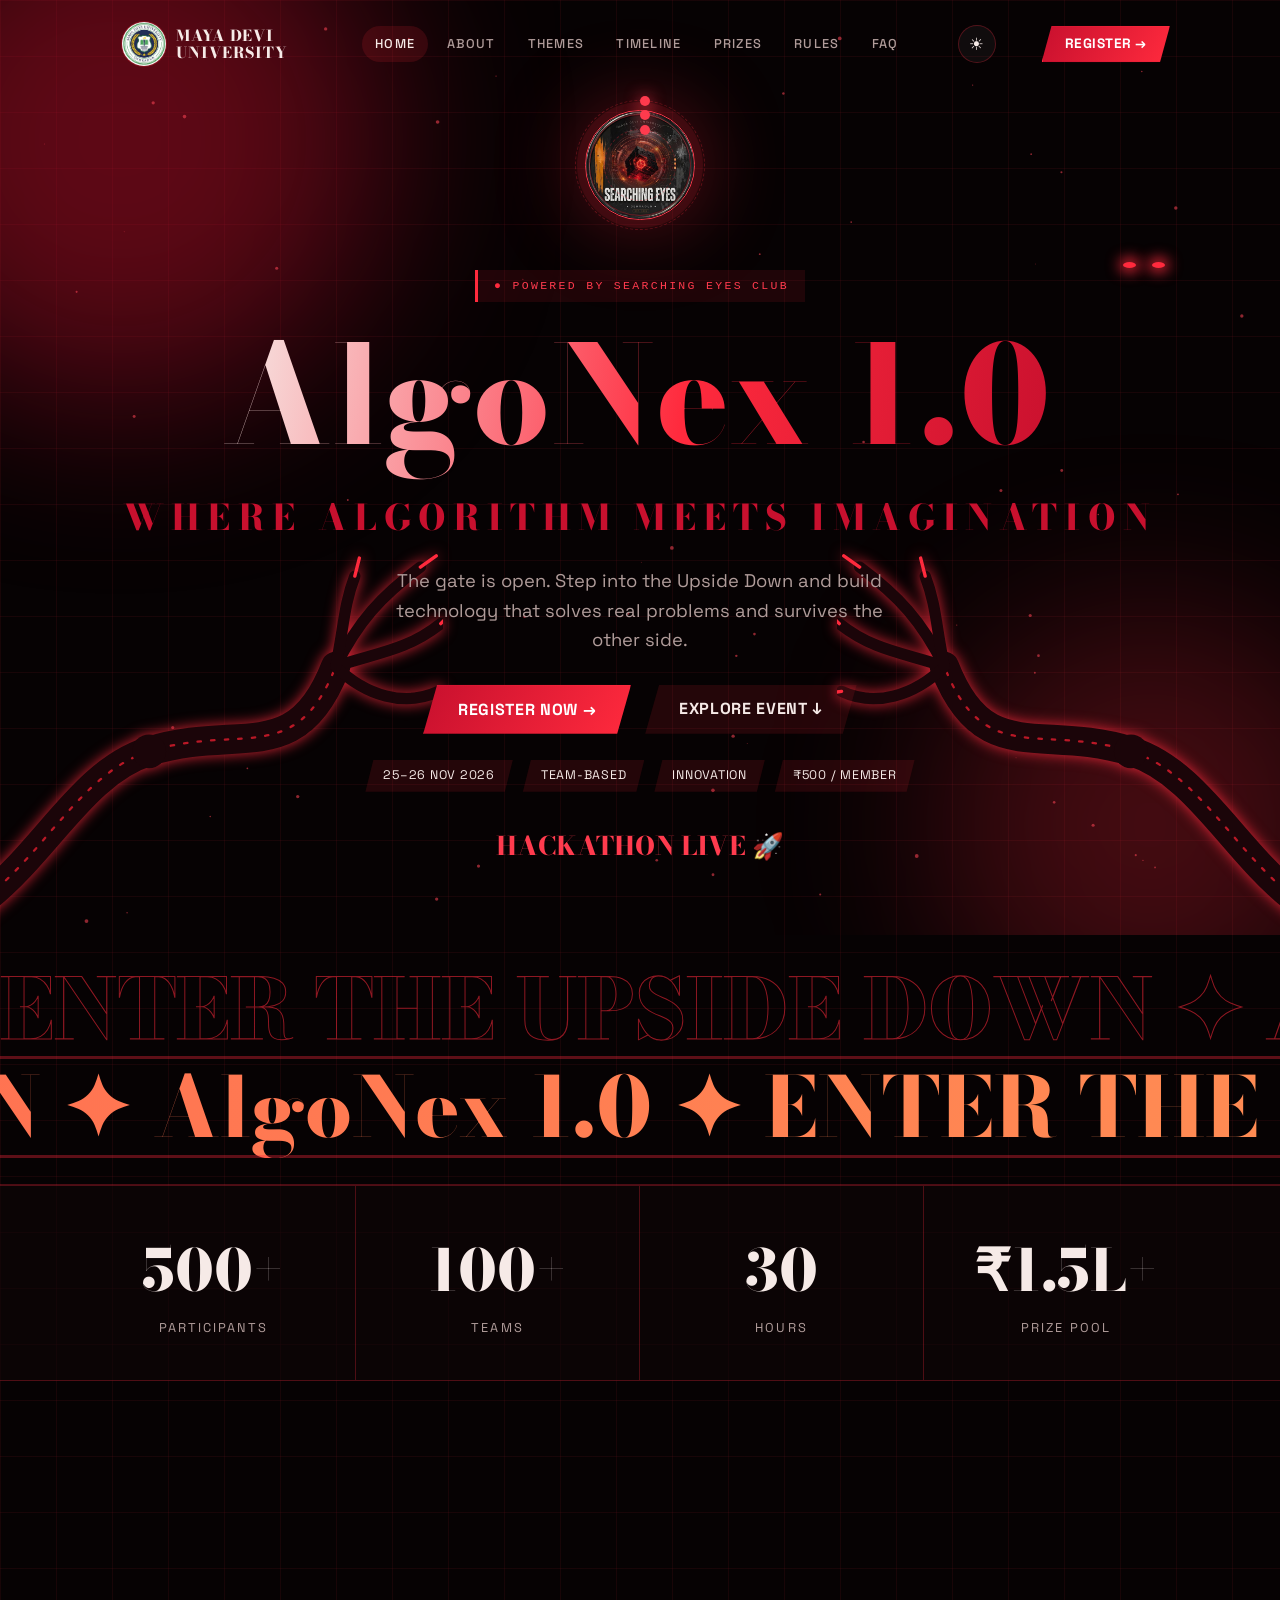
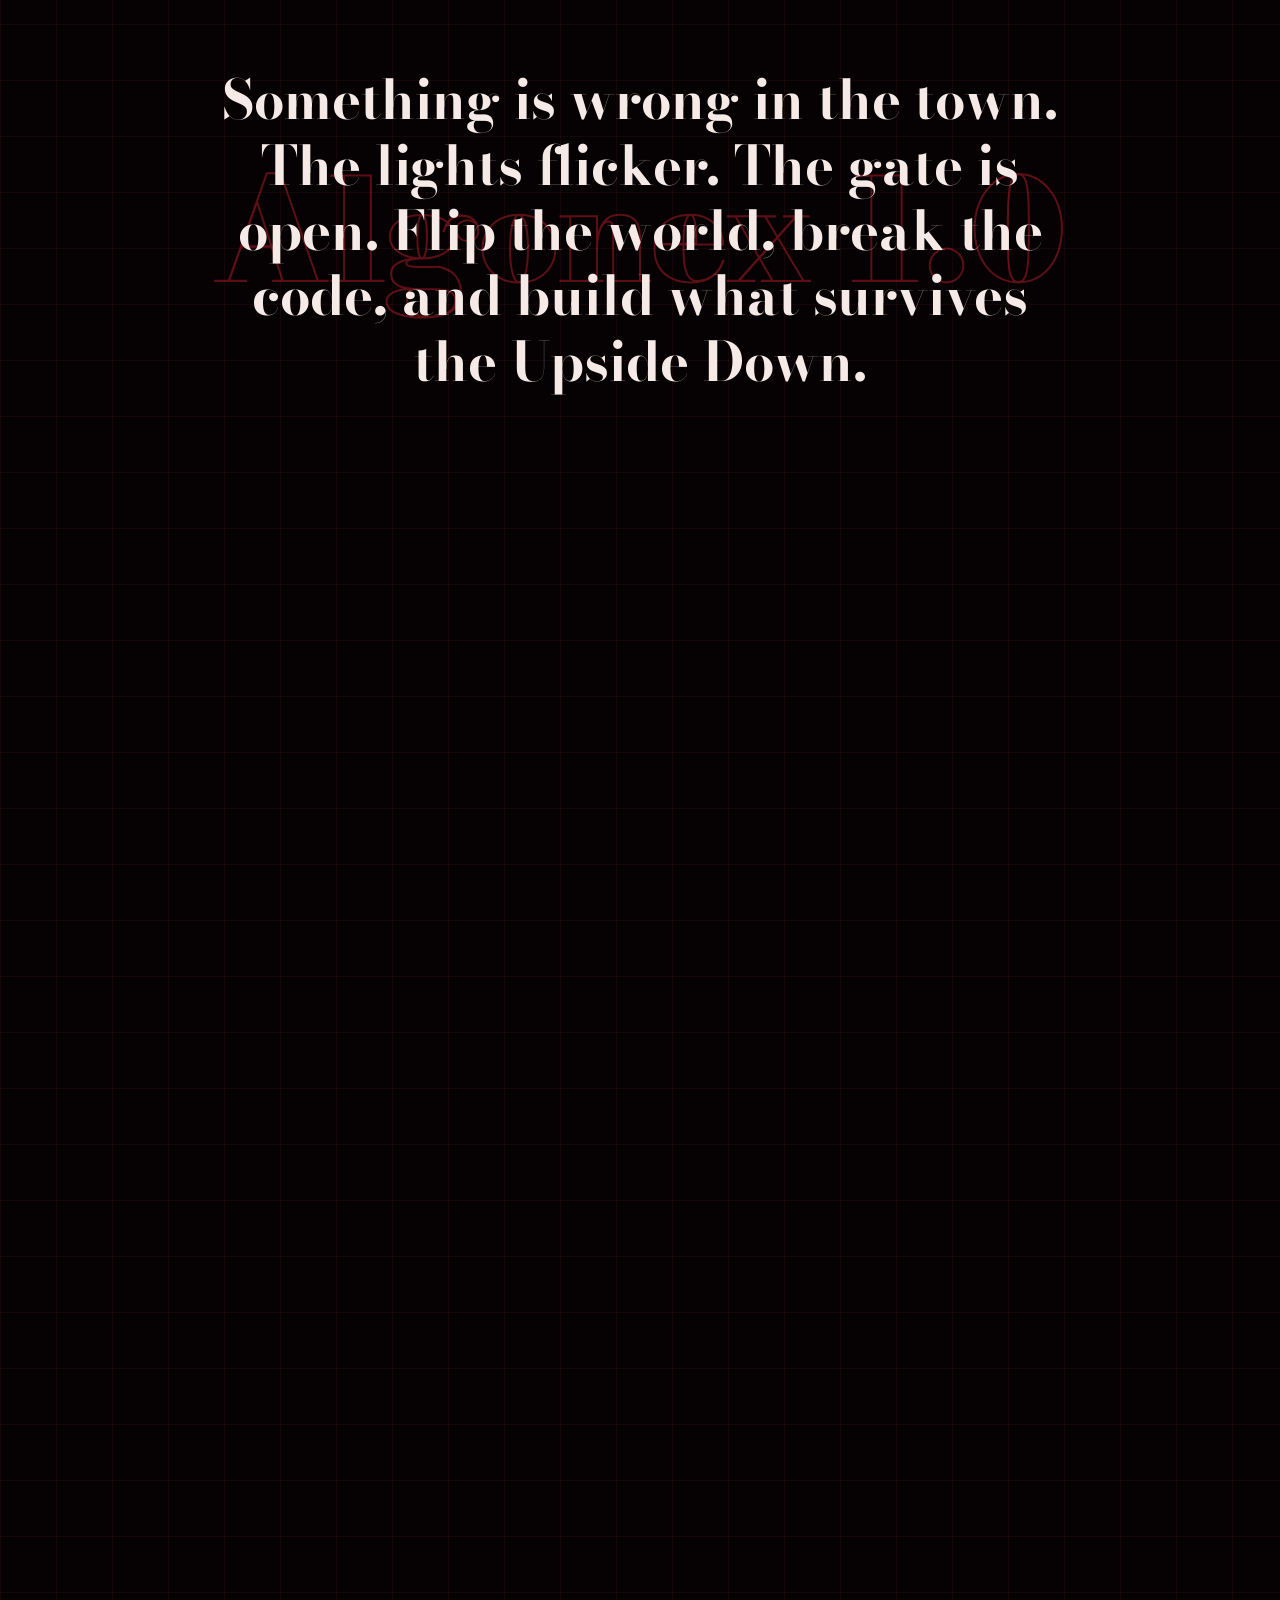
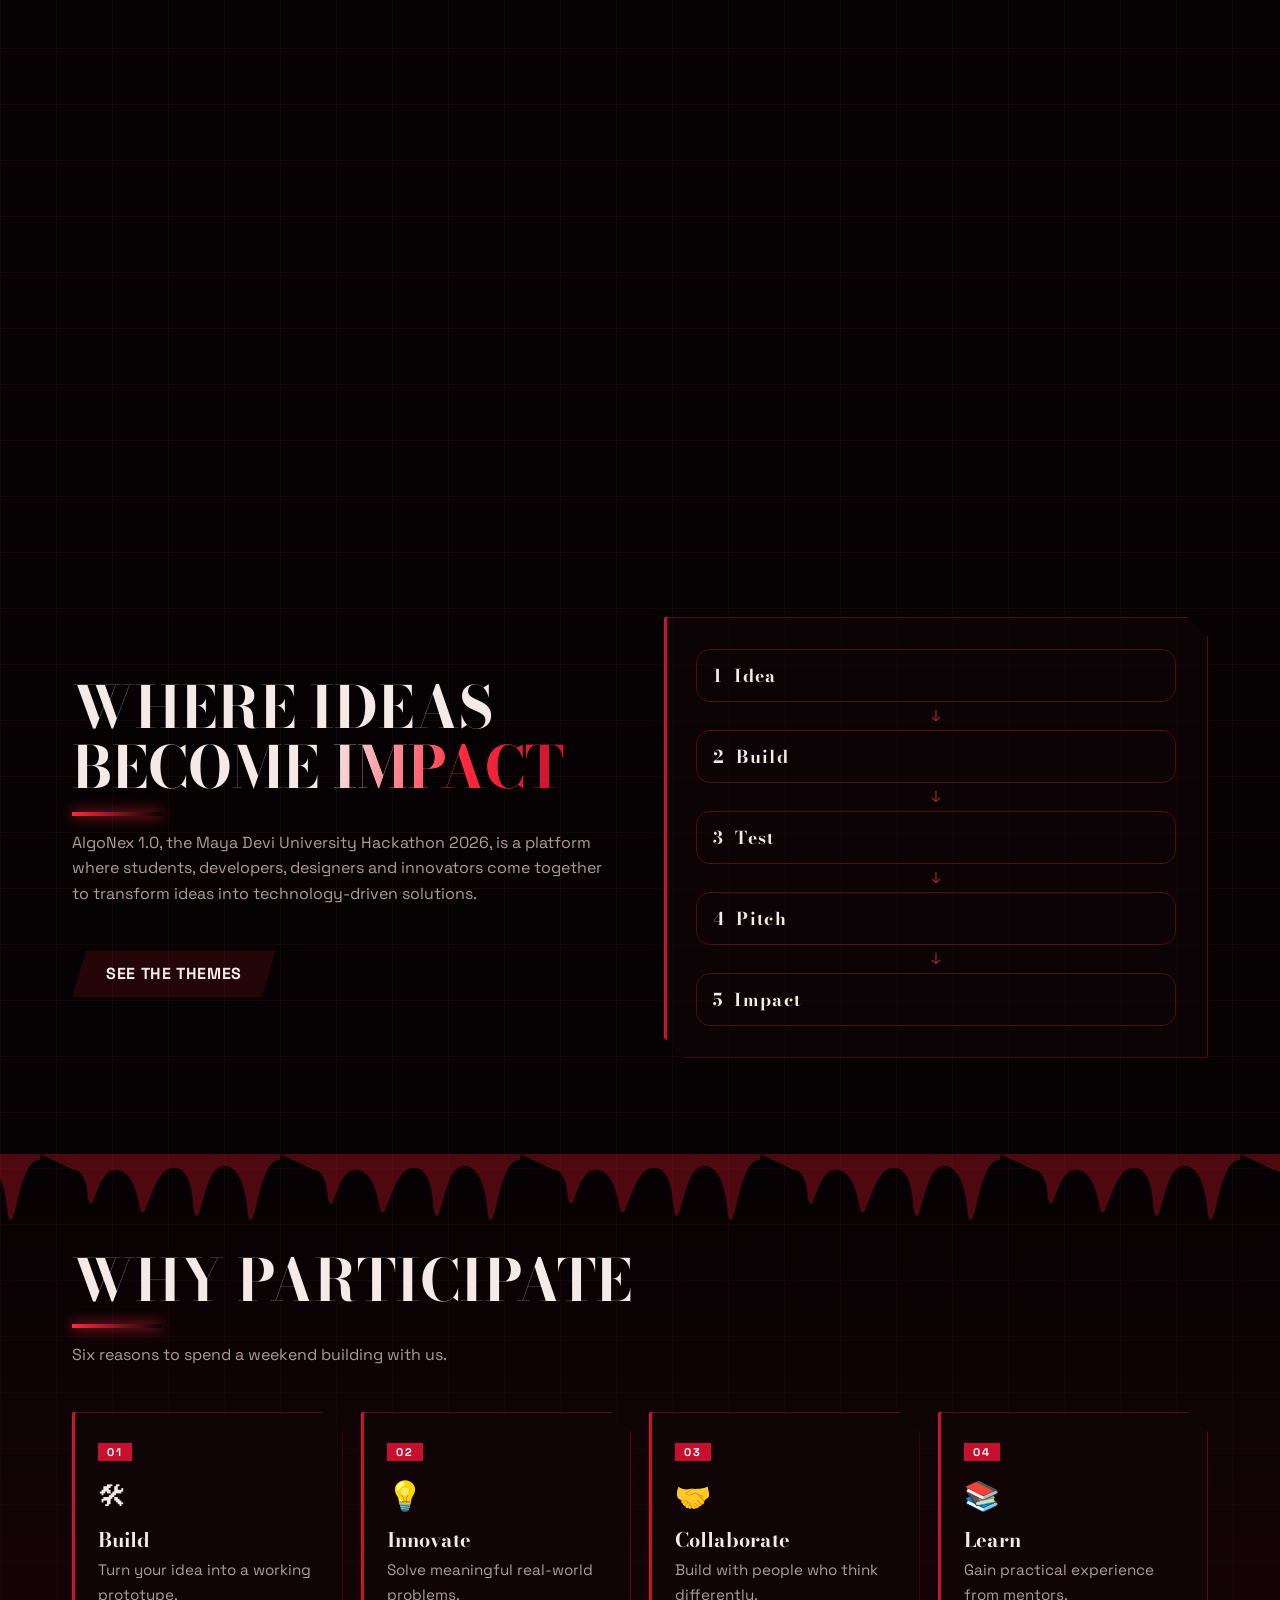
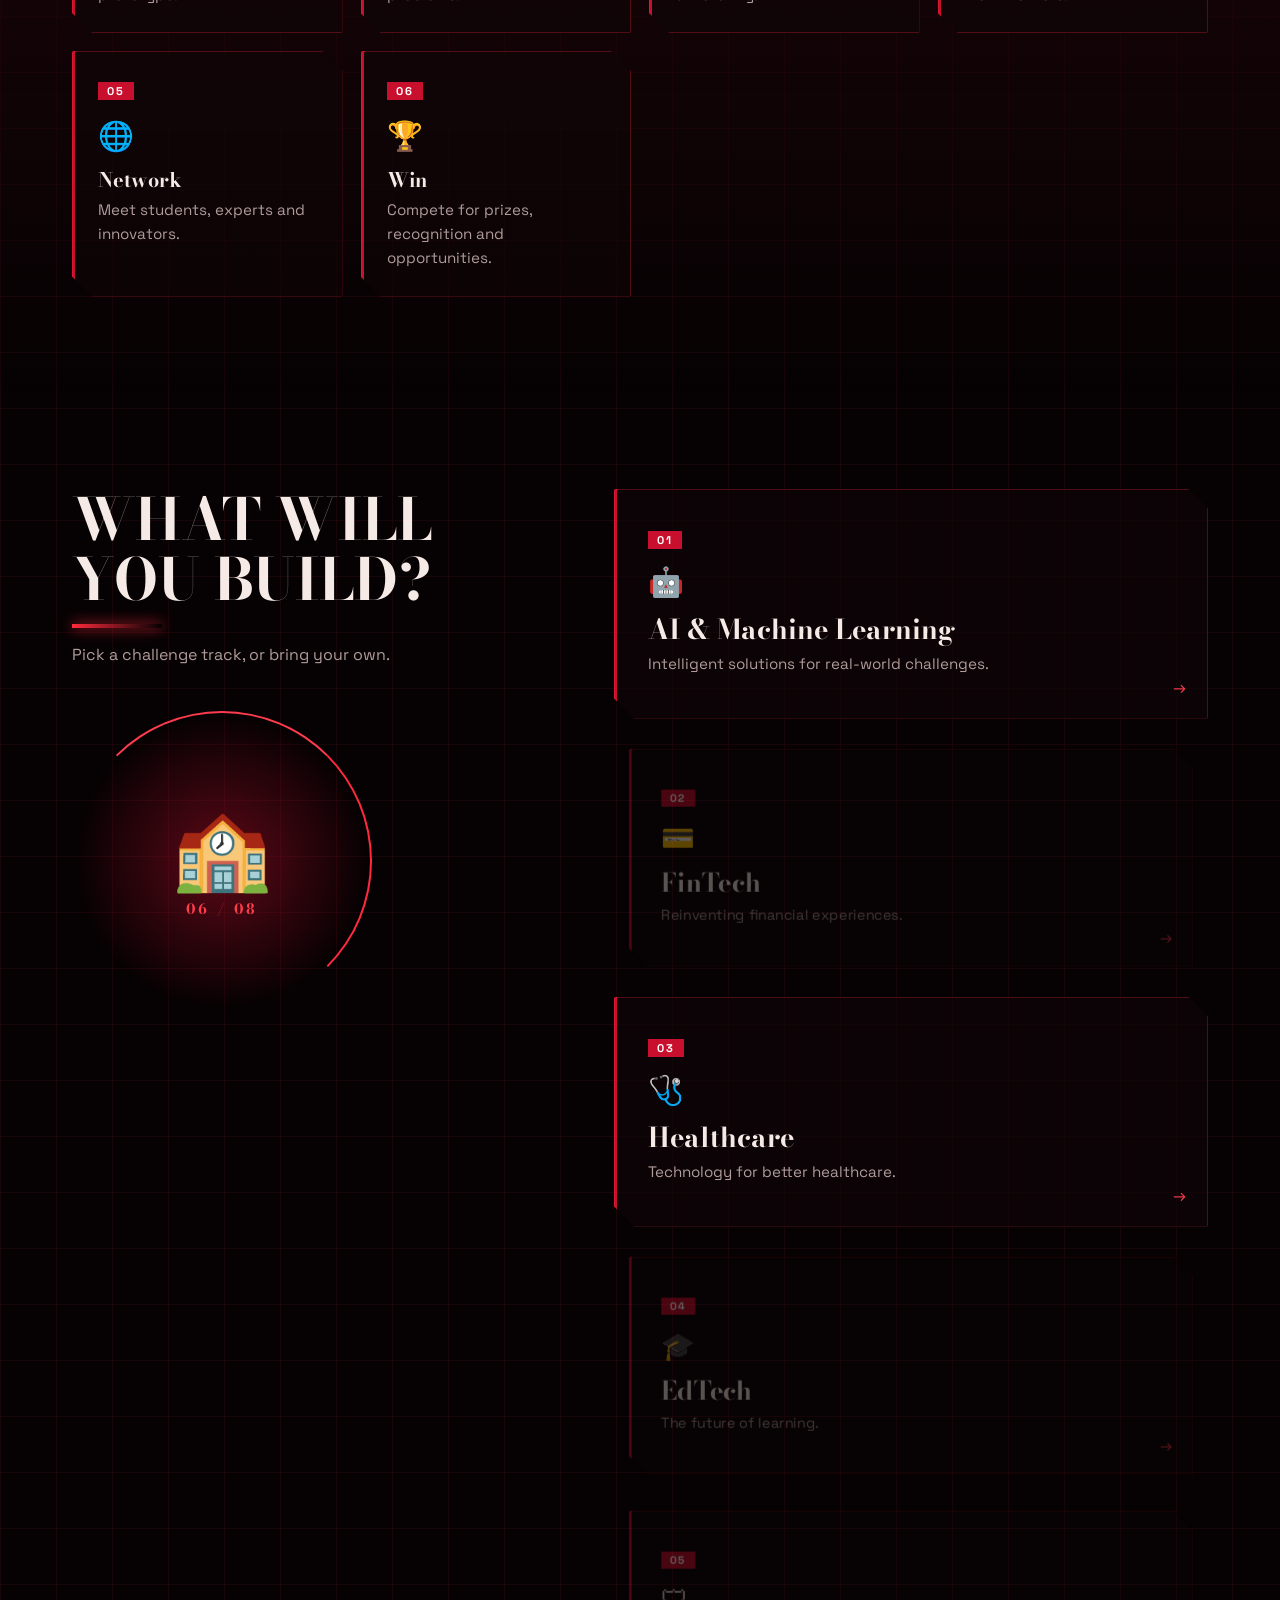
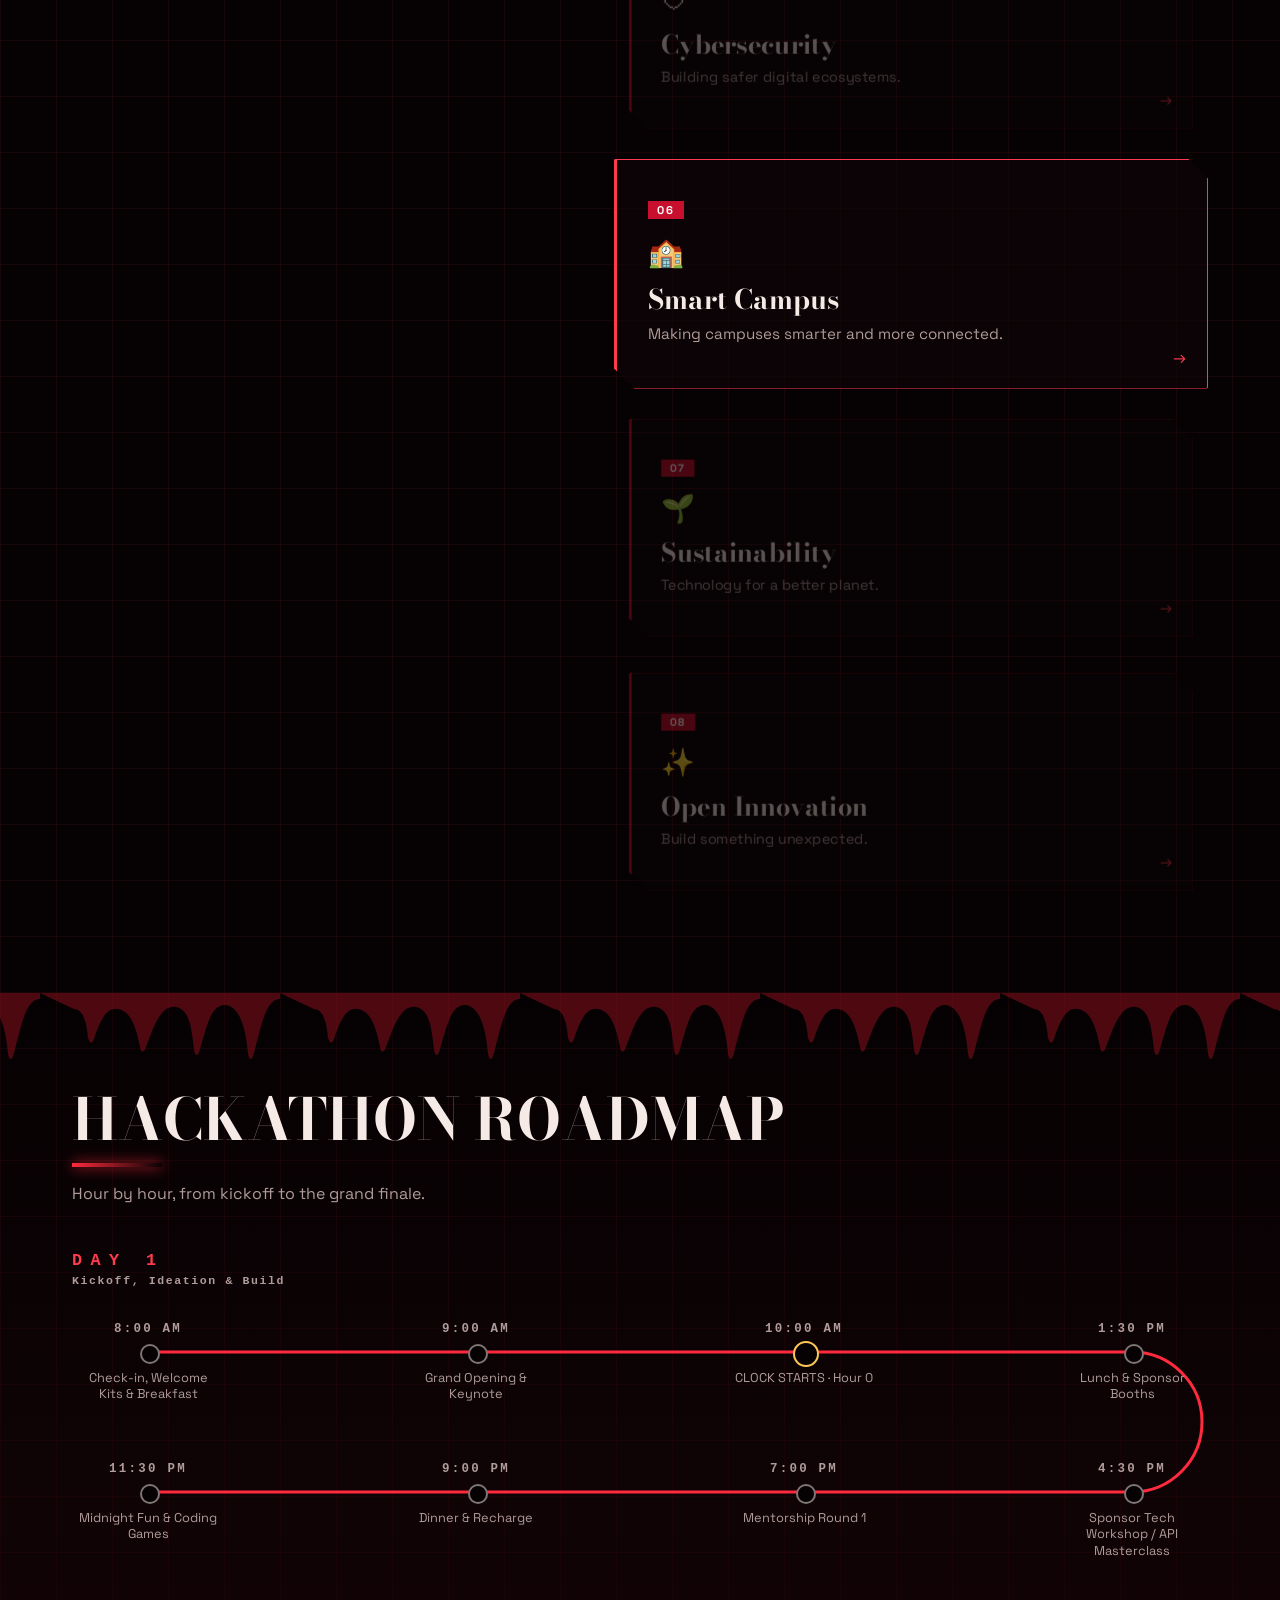
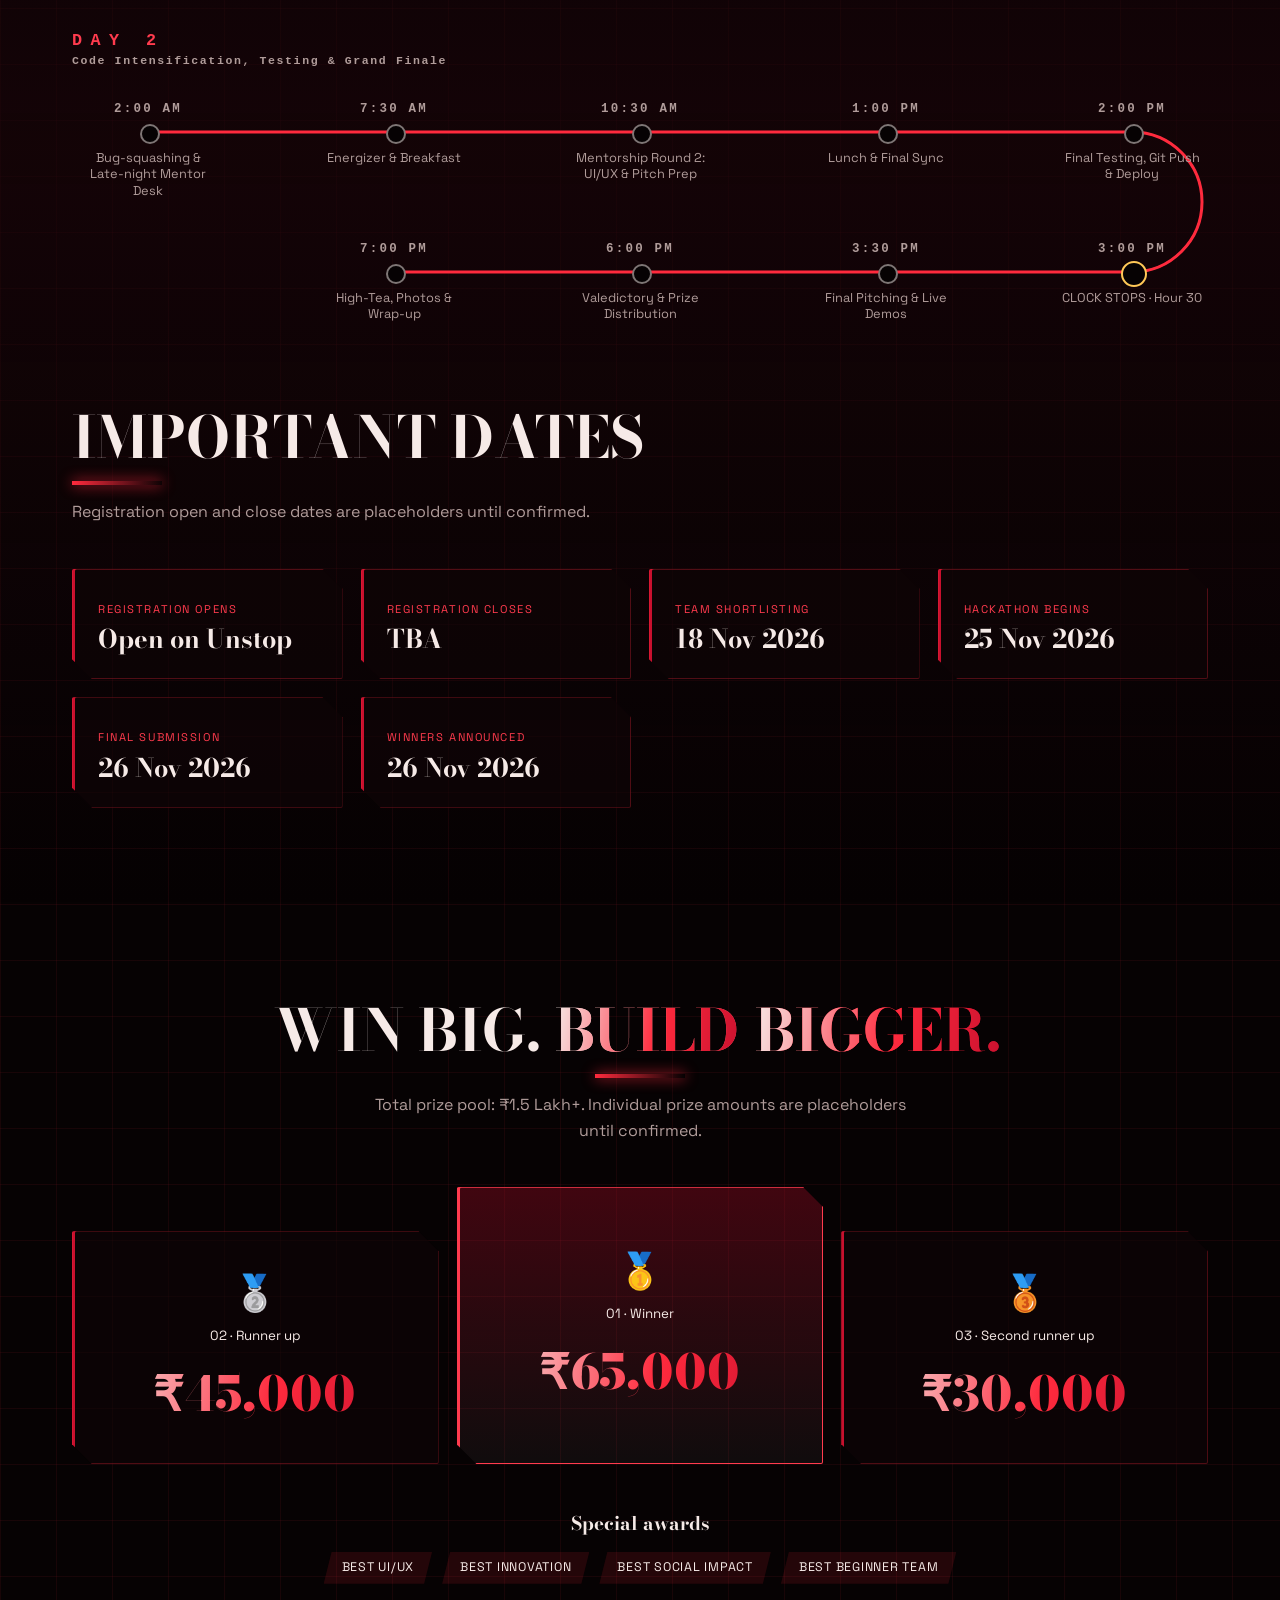
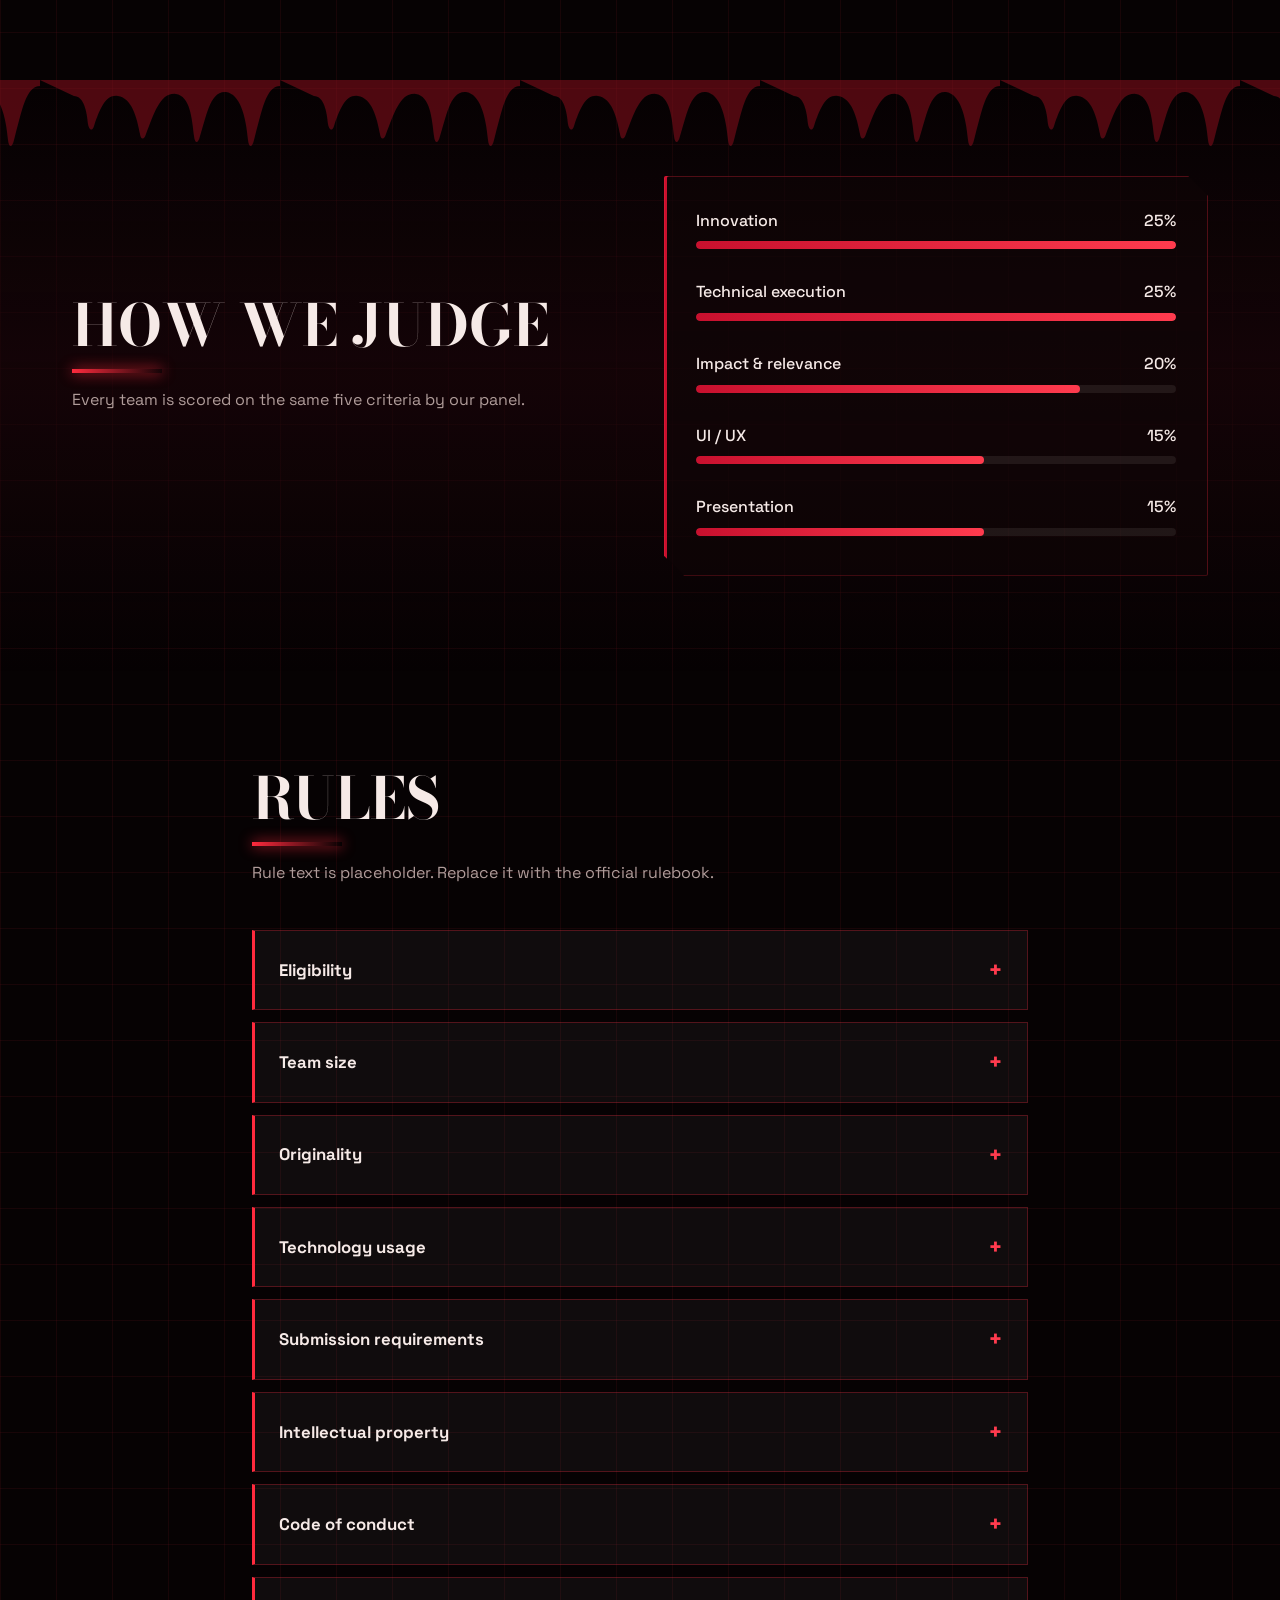
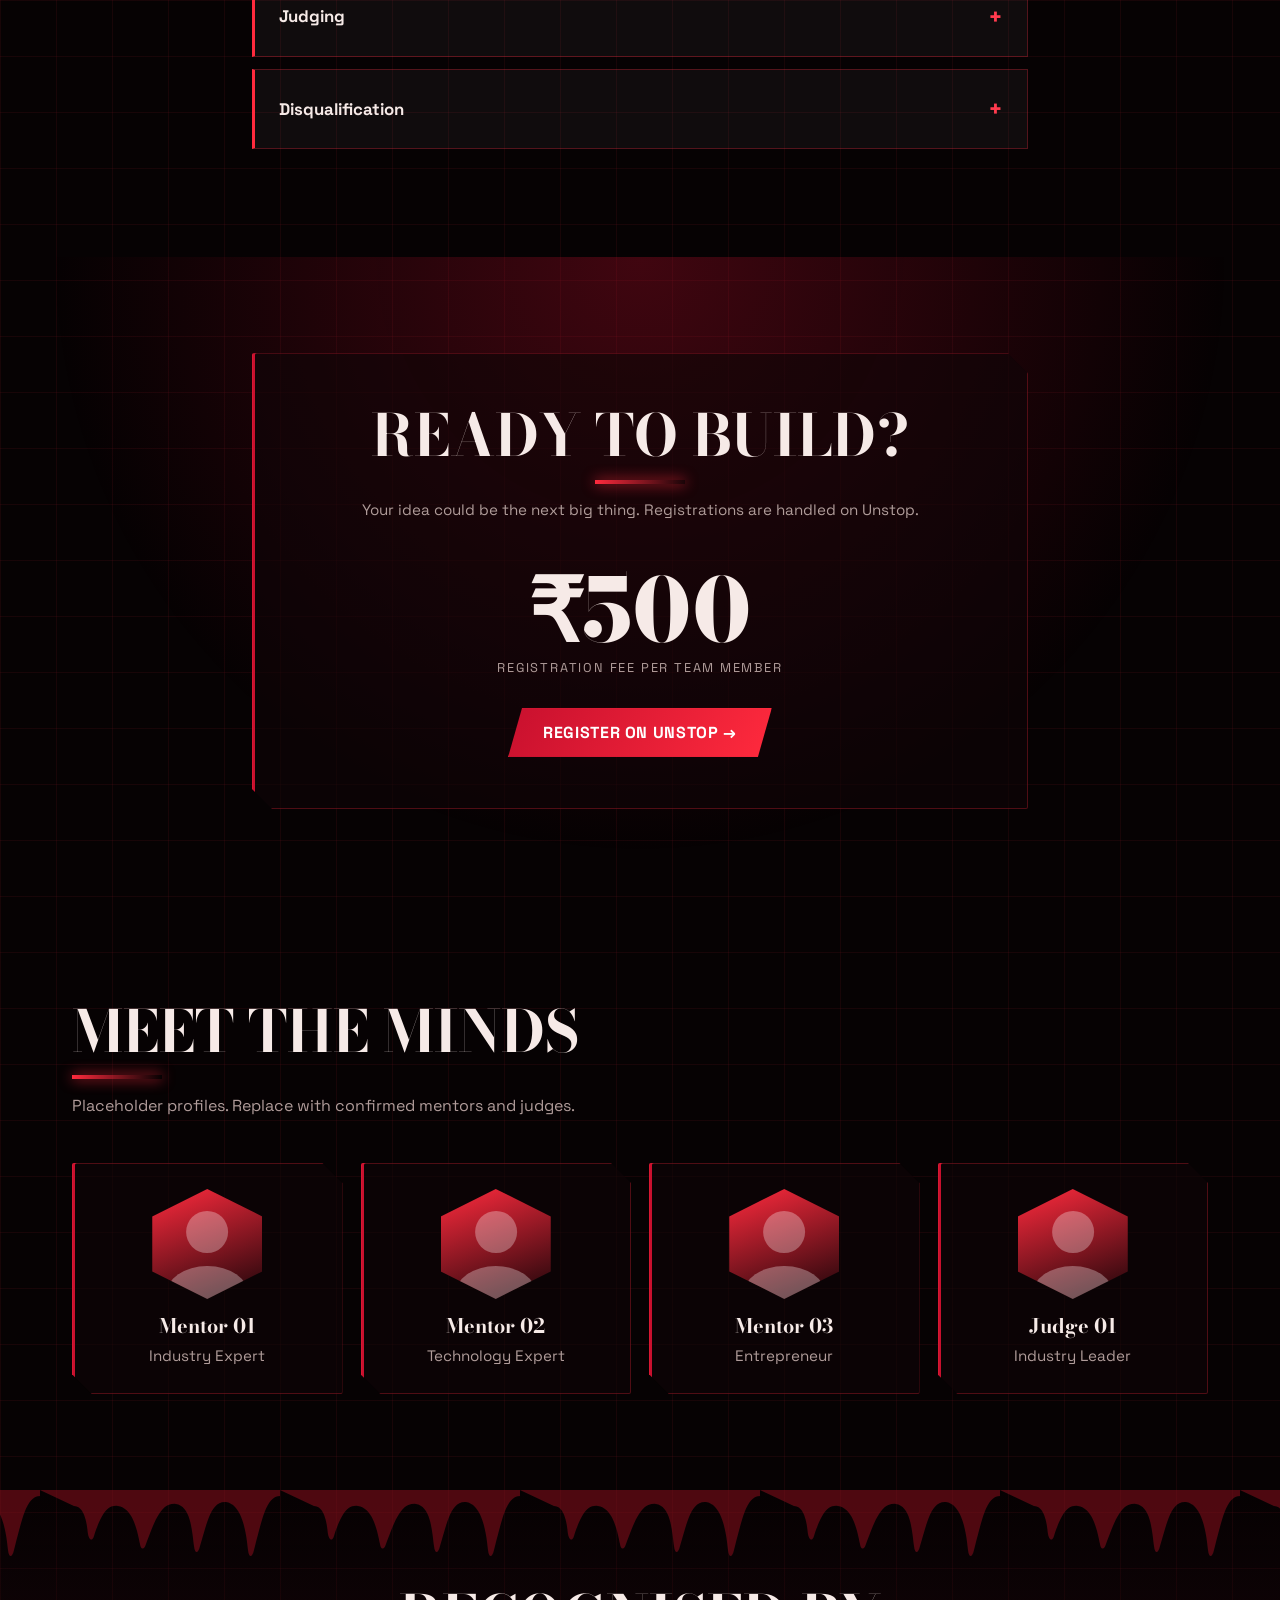
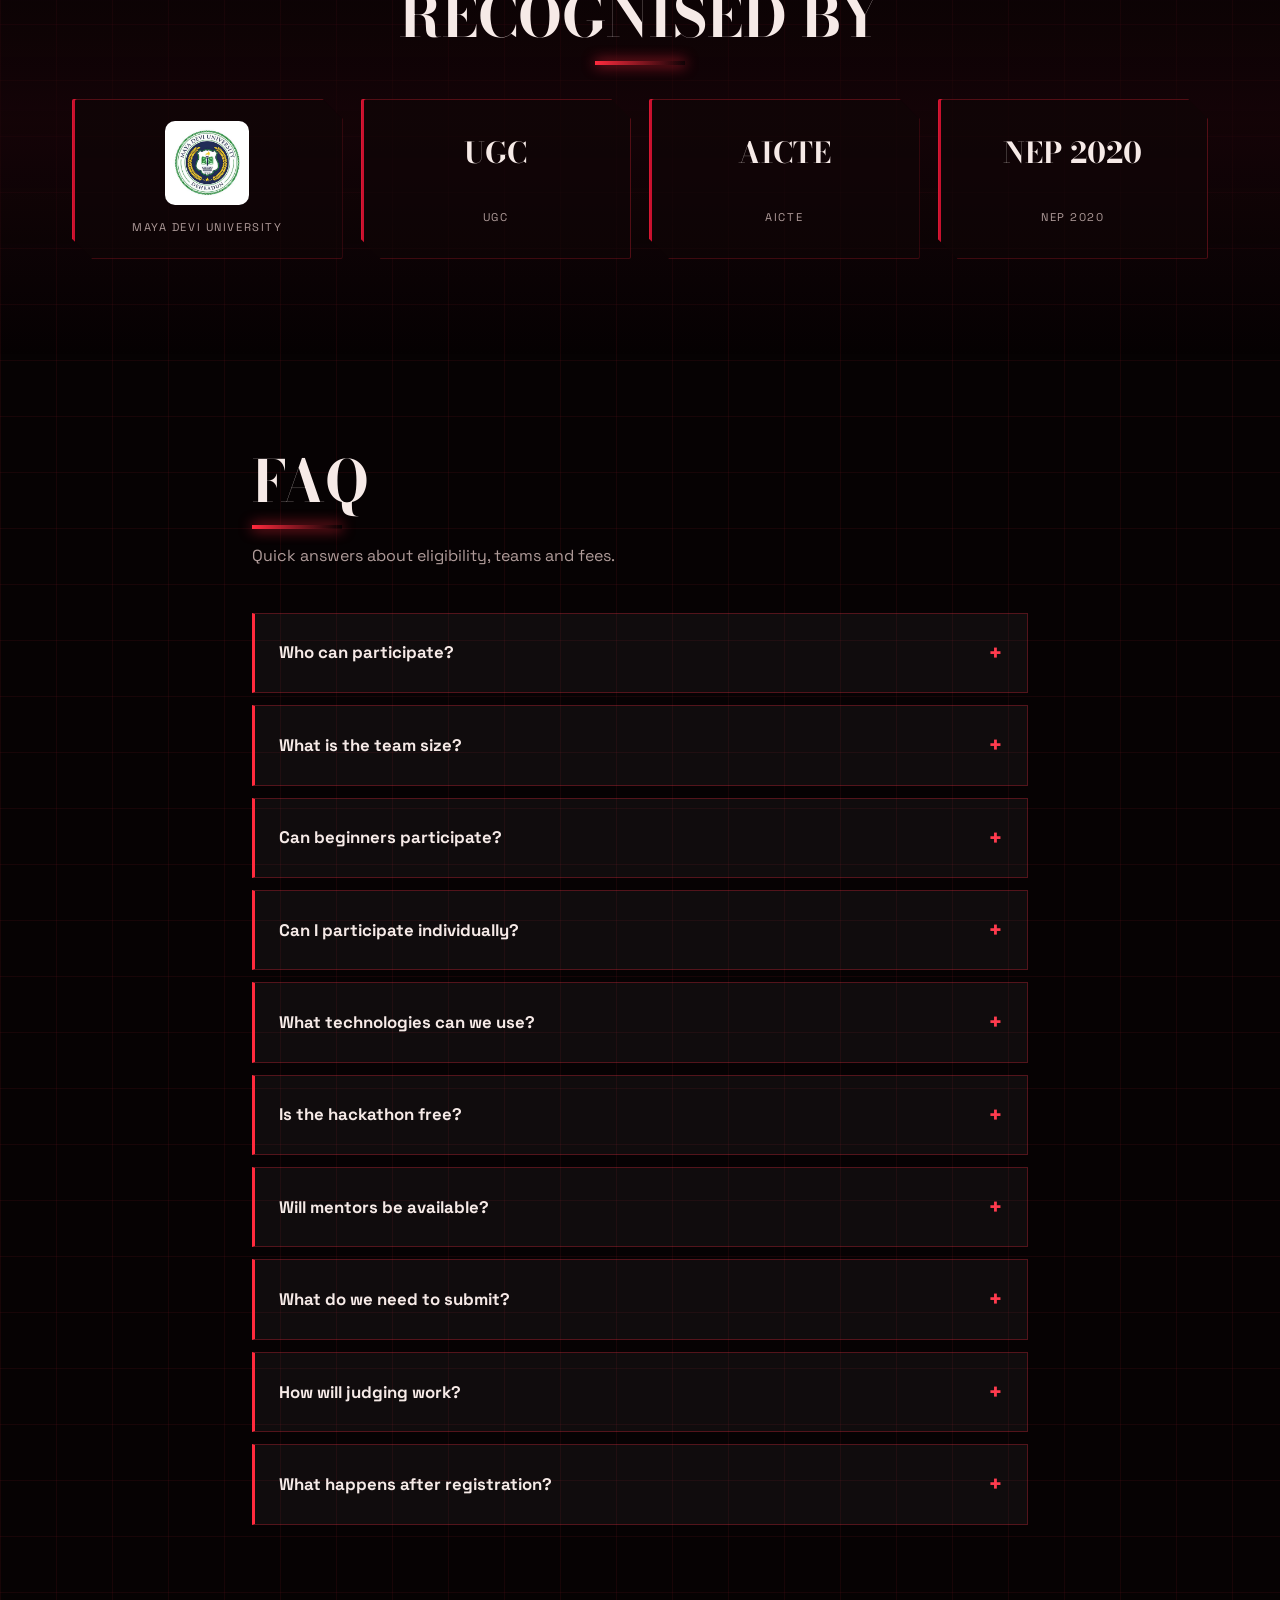
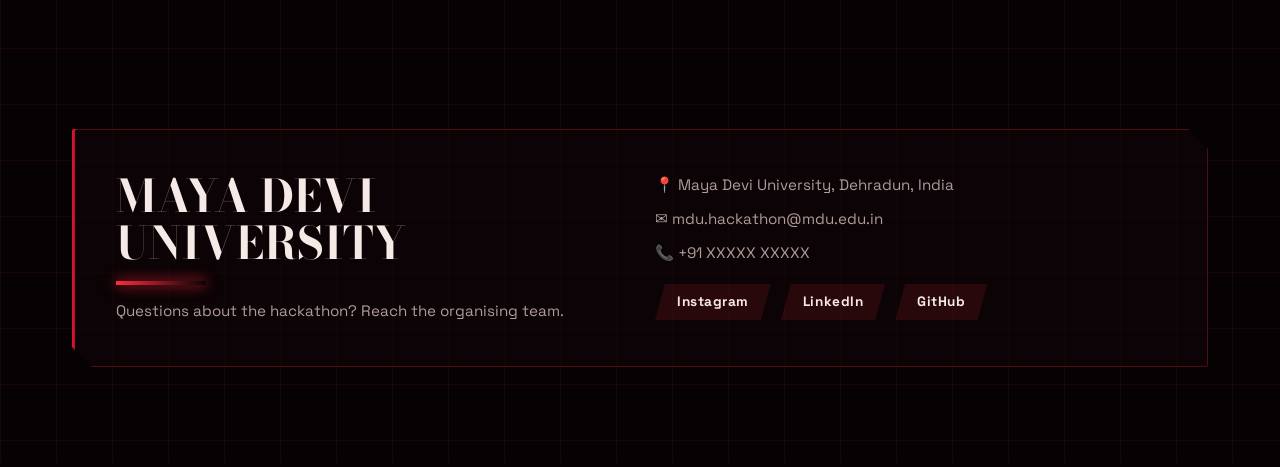
==== public/site/index.html @ 3344fa93 "Changes Co-authored-by: MaxBurn-09 <183086284+MaxBurn-09@users.noreply.github.com>" ====
<!DOCTYPE html>
<html lang="en">
<head>
<meta charset="utf-8">
<meta name="viewport" content="width=device-width,initial-scale=1">
<title>AlgoNex 1.0 | Maya Devi University Hackathon</title>
<meta name="description" content="AlgoNex 1.0 - Maya Devi University Hackathon 2026. Build. Innovate. Impact.">
<script>try{document.documentElement.dataset.theme=localStorage.getItem("mdu-theme")||"dark"}catch(e){document.documentElement.dataset.theme="dark"}</script>
<link rel="icon" href="logo.png">
<link rel="preconnect" href="https://fonts.googleapis.com">
<link rel="preconnect" href="https://fonts.gstatic.com" crossorigin>
<link href="https://fonts.googleapis.com/css2?family=Space+Grotesk:wght@400;500;700&family=Bodoni+Moda:wght@700;800;900&display=swap" rel="stylesheet">
<link rel="stylesheet" href="style.css">
</head>
<body>
<div id="bar"></div>
<svg width="0" height="0" style="position:absolute" aria-hidden="true"><symbol id="armS" viewBox="0 0 460 420"><g fill="none" stroke-linecap="round" stroke-linejoin="round"><path d="M-20 390C90 370 120 250 200 225S330 240 365 150" stroke="#1b0509" stroke-width="26"/><path d="M-20 390C90 370 120 250 200 225S330 240 365 150" stroke="#E11D2E" stroke-width="2" stroke-dasharray="3 9" opacity=".8"/><g stroke="#1b0509" stroke-width="10"><path d="M365 150C385 110 405 88 440 62"/><path d="M365 150C400 138 428 136 458 112"/><path d="M365 150C392 176 426 186 456 172"/><path d="M365 150C372 118 372 96 382 70"/></g><g stroke="#FF2A3D" stroke-width="3"><path d="M440 62l14-10M458 112l12-12M456 172l14 2M382 70l4-16"/></g><circle cx="200" cy="225" r="15" fill="#1b0509" stroke="none"/></g></symbol></svg>
<svg class="vine l" viewBox="0 0 60 1000" preserveAspectRatio="none" aria-hidden="true"><path pathLength="1" d="M20 0C50 80 0 140 30 220S60 340 20 420 0 560 34 640 50 780 18 860 30 950 24 1000"/><path pathLength="1" d="M30 220C50 200 56 170 54 150M20 420C0 400 -2 380 6 360M34 640C54 620 58 600 56 580"/></svg>
<svg class="vine r" viewBox="0 0 60 1000" preserveAspectRatio="none" aria-hidden="true"><path pathLength="1" d="M30 0C0 90 50 150 20 240S0 360 38 440 60 580 24 660 6 800 40 880 20 960 30 1000"/><path pathLength="1" d="M20 240C2 220 -2 190 2 170M38 440C58 420 60 400 54 380M24 660C4 640 0 620 4 600"/></svg>
<nav id="nav" class="nav">
  <div class="wrap nb">
    <!-- LOGO: replace logo.png with the official file (same filename) -->
    <a href="#home" class="logo"><img src="logo.png" alt="Maya Devi University logo" width="44" height="44"><span>MAYA DEVI UNIVERSITY</span></a>
    <ul id="links"></ul>
    <button id="tg" aria-label="Switch between dark and light mode">☀</button>
    <a class="btn sm reg" href="#registration">REGISTER →</a>
    <button id="burger" aria-label="Toggle menu" aria-expanded="false"><span></span><span></span></button>
  </div>
</nav>

<header id="home" class="hero">
  <div class="blob b1"></div><div class="blob b2"></div><canvas id="fx"></canvas>
  <svg class="arm l" viewBox="0 0 460 420" aria-hidden="true"><use href="#armS"/></svg><svg class="arm r" viewBox="0 0 460 420" aria-hidden="true"><use href="#armS"/></svg>
  <div class="eyes" style="top:28%;right:9%"><i></i><i></i></div>
  <div class="wrap hero-in">
    <div>
      <span class="badge">Powered by Searching Eyes Club</span>
      <h1><span class="grad">AlgoNex 1.0</span><span class="h1s">WHERE ALGORITHM MEETS IMAGINATION</span></h1>
      <p class="lead">The gate is open. Step into the Upside Down and build technology that solves real problems and survives the other side.</p>
      <div class="cta"><a class="btn reg" href="#registration">REGISTER NOW →</a><a class="btn ghost" href="#about">EXPLORE EVENT ↓</a></div>
      <ul class="chips"><li>25–26 Nov 2026</li><li>Team-based</li><li>Innovation</li><li>₹500 / member</li></ul>
      <div id="cd" class="cd"></div>
    </div>
    <div class="vis" aria-hidden="true">
      <div class="ring r1"></div><div class="ring r2"></div><div class="ring r3"></div>
      <div class="core"><img src="searching-eyes.png" alt="Searching Eyes Club logo" width="400" height="400"></div>
      <div class="code" style="top:8%;right:0">gate.open()</div>
      <div class="code" style="bottom:14%;left:-4%;animation-delay:-2s">git push impact</div>
      <div class="code" style="bottom:2%;right:6%;animation-delay:-4s">world.flip()</div>
    </div>
  </div>
</header>

<div class="mq" aria-hidden="true"><div class="r1">ENTER THE UPSIDE DOWN ✦ AlgoNex 1.0 ✦ ENTER THE UPSIDE DOWN ✦ AlgoNex 1.0 ✦ ENTER THE UPSIDE DOWN ✦ AlgoNex 1.0 ✦ ENTER THE UPSIDE DOWN ✦ AlgoNex 1.0 ✦ ENTER THE UPSIDE DOWN ✦ AlgoNex 1.0 ✦ ENTER THE UPSIDE DOWN ✦ AlgoNex 1.0 ✦ ENTER THE UPSIDE DOWN ✦ AlgoNex 1.0 ✦ ENTER THE UPSIDE DOWN ✦ AlgoNex 1.0 ✦ </div><div class="r2">ENTER THE UPSIDE DOWN ✦ AlgoNex 1.0 ✦ ENTER THE UPSIDE DOWN ✦ AlgoNex 1.0 ✦ ENTER THE UPSIDE DOWN ✦ AlgoNex 1.0 ✦ ENTER THE UPSIDE DOWN ✦ AlgoNex 1.0 ✦ ENTER THE UPSIDE DOWN ✦ AlgoNex 1.0 ✦ ENTER THE UPSIDE DOWN ✦ AlgoNex 1.0 ✦ ENTER THE UPSIDE DOWN ✦ AlgoNex 1.0 ✦ ENTER THE UPSIDE DOWN ✦ AlgoNex 1.0 ✦ </div></div>

<section class="stats"><div class="wrap" id="stats"></div></section>

<section id="story" class="story" aria-label="The story"><div class="sticky"><div class="sghost" aria-hidden="true">Algonex 1.0</div><p id="storyText"></p></div></section>

<section id="about" class="sec"><div class="wrap split">
  <div class="rv">
    <h2>WHERE IDEAS BECOME <span class="grad">IMPACT</span></h2>
    <p class="sub">AlgoNex 1.0, the Maya Devi University Hackathon 2026, is a platform where students, developers, designers and innovators come together to transform ideas into technology-driven solutions.</p>
    <a class="btn ghost" href="#themes">SEE THE THEMES</a>
  </div>
  <div id="flow" class="card flow rv"></div>
</div></section>

<section class="sec alt"><div class="wrap">
  <h2 class="rv">WHY PARTICIPATE</h2><p class="sub rv">Six reasons to spend a weekend building with us.</p>
  <div id="why" class="grid"></div>
</div></section>

<section id="themes" class="sec"><div class="wrap tsplit">
  <aside class="tside"><h2 class="rv">WHAT WILL YOU BUILD?</h2><p class="sub rv">Pick a challenge track, or bring your own.</p>
  <div class="orb" aria-hidden="true"><div><span id="orbI">🤖</span><b id="orbN">01 / 08</b></div></div></aside>
  <div id="themeGrid" class="tlist"></div>
</div></section>

<section id="timeline" class="sec alt"><div class="wrap">
  <h2 class="rv">HACKATHON ROADMAP</h2><p class="sub rv">Hour by hour, from kickoff to the grand finale.</p>
  <div class="dl rv">DAY 1<small>Kickoff, Ideation &amp; Build</small></div><div id="d1" class="rm"></div>
  <div class="dl rv">DAY 2<small>Code Intensification, Testing &amp; Grand Finale</small></div><div id="d2" class="rm"></div>
  <h2 class="rv">IMPORTANT DATES</h2>
  <p class="sub rv">Registration open and close dates are placeholders until confirmed.</p>
  <div id="dates" class="grid"></div>
</div></section>

<section id="prizes" class="sec"><div class="wrap">
  <!-- REPLACE WITH OFFICIAL PRIZE INFORMATION -->
  <h2 class="rv ctr">WIN BIG. <span class="grad">BUILD BIGGER.</span></h2>
  <p class="sub ctr rv">Total prize pool: ₹1.5 Lakh+. Individual prize amounts are placeholders until confirmed.</p>
  <div id="prz" class="prz"></div>
  <h3 class="ctr rv" style="margin:50px 0 18px">Special awards</h3>
  <div id="awards" class="chips ctr"></div>
</div></section>

<section class="sec alt"><div class="wrap split">
  <div class="rv"><h2>HOW WE JUDGE</h2><p class="sub">Every team is scored on the same five criteria by our panel.</p></div>
  <div id="judge" class="card judge rv"></div>
</div></section>

<section id="rules" class="sec"><div class="wrap narrow">
  <h2 class="rv">RULES</h2><p class="sub rv">Rule text is placeholder. Replace it with the official rulebook.</p>
  <div id="rulesList"></div>
</div></section>

<section id="registration" class="sec reg-sec"><div class="wrap narrow">
  <div class="card cta-card rv ctr">
    <h2 class="ctr">READY TO BUILD?</h2>
    <p class="sub ctr">Your idea could be the next big thing. Registrations are handled on Unstop.</p>
    <div class="fee"><b>₹500</b><span>registration fee per team member</span></div>
    <a class="btn reg" href="#">REGISTER ON UNSTOP →</a>
  </div>
</div></section>

<section class="sec"><div class="wrap">
  <h2 class="rv">MEET THE MINDS</h2><p class="sub rv">Placeholder profiles. Replace with confirmed mentors and judges.</p>
  <div id="people" class="grid"></div>
</div></section>

<section class="sec alt"><div class="wrap">
  <h2 class="rv ctr">RECOGNISED BY</h2>
  <div id="partners" class="grid" style="margin-top:34px"></div>
</div></section>

<section id="faq" class="sec"><div class="wrap narrow">
  <h2 class="rv">FAQ</h2><p class="sub rv">Quick answers about eligibility, teams and fees.</p>
  <div id="faqList"></div>
</div></section>

<section id="contact" class="sec"><div class="wrap">
  <div class="card contact rv">
    <div><h2>MAYA DEVI UNIVERSITY</h2><p class="sub">Questions about the hackathon? Reach the organising team.</p></div>
    <div class="ci">
      <p>📍 Maya Devi University, Dehradun, India</p>
      <p>✉️ <a id="em" href="#"></a></p>
      <p>📞 <span id="ph"></span></p>
      <div class="soc"><a href="#" class="btn ghost sm">Instagram</a><a href="#" class="btn ghost sm">LinkedIn</a><a href="#" class="btn ghost sm">GitHub</a></div>
    </div>
  </div>
</div></section>


<script src="script.js"></script>
</body>
</html>
---- public/site/style.css ----
:root{color-scheme:dark;--bg:#060203;--bgc:6,2,3;--surface:#0F0508;--sf:15,5,8;--deep:#1A0509;--dp:26,5,9;--purple:#C8102E;--violet:#FF2A3D;--accent:#FF3B4E;--a:255,42,61;--a2:200,16,46;--ink:#F6EAE7;--ink-c:246,234,231;--gold:#FFC857;--white:#fff;--muted:#B09C9A;--line:rgba(255,42,61,.28);--glass:rgba(255,255,255,.045);--r:20px}
[data-theme=light]{color-scheme:light;--bg:#F7F1EA;--bgc:247,241,234;--surface:#fff;--sf:255,255,255;--deep:#EBDDD3;--dp:235,221,211;--purple:#B3121F;--violet:#D61F2C;--accent:#B3121F;--a:214,31,44;--a2:179,18,31;--ink:#1A0A0C;--ink-c:26,10,12;--muted:#6B5558;--line:rgba(179,18,31,.25);--glass:rgba(255,255,255,.72)}
*{box-sizing:border-box;margin:0;padding:0}
html{scroll-behavior:smooth;scroll-padding-top:80px}
body{background:var(--bg);color:var(--ink);font:400 16px/1.6 'Space Grotesk',system-ui,sans-serif;overflow-x:hidden;background-image:linear-gradient(rgba(var(--a),.07) 1px,transparent 1px),linear-gradient(90deg,rgba(var(--a),.07) 1px,transparent 1px);background-size:56px 56px}
h1,h2,h3,.logo,.big{font-family:'Bodoni Moda',Georgia,serif;line-height:1.05}
a{color:inherit;text-decoration:none}
button{font:inherit;color:inherit;cursor:pointer}
:focus-visible{outline:2px solid var(--accent);outline-offset:3px}
.wrap{max-width:1180px;margin:auto;padding:0 22px}
.narrow{max-width:820px}
.ctr{text-align:center;margin-inline:auto}
.sec{padding:96px 0;position:relative}
.alt{background:linear-gradient(180deg,transparent,rgba(var(--dp),.7),transparent)}
.sec h2{font-size:clamp(2rem,5vw,3.6rem);margin-bottom:14px}
.sub{color:var(--muted);max-width:560px;margin-bottom:44px}
.grad{background:linear-gradient(100deg,var(--ink),var(--violet) 55%,var(--purple));-webkit-background-clip:text;background-clip:text;color:transparent}
.split{display:grid;grid-template-columns:1fr 1fr;gap:48px;align-items:center}
.grid{display:grid;gap:18px;grid-template-columns:repeat(auto-fit,minmax(250px,1fr))}
.rv{opacity:0;transform:translateY(24px);transition:opacity .8s,transform .8s}
.rv.in{opacity:1;transform:none}

.btn{display:inline-block;padding:14px 28px;border-radius:99px;font-weight:700;letter-spacing:.04em;background:linear-gradient(120deg,var(--purple),var(--violet));border:1px solid transparent;box-shadow:0 10px 40px -10px var(--purple);transition:transform .25s,box-shadow .25s}
.btn:hover{transform:translateY(-3px);box-shadow:0 16px 50px -8px var(--violet)}
.btn.ghost{background:transparent;border-color:var(--line);box-shadow:none}
.btn.ghost:hover{border-color:var(--accent);background:var(--glass)}
.btn.sm{padding:9px 18px;font-size:.85rem}
.btn.ld{opacity:.7;pointer-events:none}

.nav{position:fixed;inset:0 0 auto;z-index:50;padding:14px 0;transition:.3s}
.nav.sc{padding:8px 0}
.nb{display:flex;align-items:center;justify-content:space-between;gap:16px;position:relative;isolation:isolate;width:calc(100% - 24px);max-width:1080px;padding:8px 10px 8px 22px}
.nb::before{content:"";position:absolute;inset:0;z-index:-1;border-radius:99px;background:rgba(var(--bgc),.72);border:1px solid var(--line);backdrop-filter:blur(16px);opacity:0;transition:.3s}
.nav.sc .nb::before{opacity:1}
.logo{display:flex;flex-direction:column;font-size:1.5rem;font-weight:800}
.logo b{font:700 .6rem 'Space Grotesk';letter-spacing:.32em;color:var(--accent)}
#links{display:flex;gap:6px;list-style:none}
#links a{display:block;padding:8px 13px;border-radius:99px;font-size:.8rem;font-weight:500;letter-spacing:.1em;color:var(--muted);text-transform:uppercase;transition:.25s}
#links a:hover,#links a.act{color:var(--ink);background:rgba(var(--a),.14)}
#burger{display:none;background:none;border:0;width:40px;height:40px;position:relative;z-index:70}
#burger span{position:absolute;left:8px;right:8px;height:2px;background:var(--ink);border-radius:2px;transition:.3s}
#burger span:first-child{top:15px}#burger span:last-child{top:23px}
.nav.open #burger span:first-child{top:19px;transform:rotate(45deg)}
.nav.open #burger span:last-child{top:19px;transform:rotate(-45deg)}

.hero{position:relative;min-height:100vh;display:flex;align-items:center;padding:130px 0 70px;overflow:hidden}
#fx{position:absolute;inset:0;width:100%;height:100%;pointer-events:none}
.blob{position:absolute;border-radius:50%;filter:blur(90px);pointer-events:none}
.b1{width:520px;height:520px;background:rgba(var(--a2),.45);top:-120px;left:-140px}
.b2{width:420px;height:420px;background:rgba(var(--a),.25);bottom:-100px;right:-80px}
.hero-in{position:relative;display:grid;grid-template-columns:1.15fr .85fr;gap:40px;align-items:center}
.badge{display:inline-block;padding:7px 16px;border:1px solid var(--line);border-radius:99px;background:var(--glass);font-size:.72rem;letter-spacing:.2em;text-transform:uppercase;color:var(--accent);margin-bottom:22px}
h1{font-size:clamp(2.6rem,6.5vw,5.2rem);font-weight:800;letter-spacing:-.02em;margin-bottom:22px}
.lead{color:var(--muted);font-size:1.15rem;max-width:520px;margin-bottom:30px}
.cta{display:flex;gap:14px;flex-wrap:wrap;margin-bottom:26px}
.chips{display:flex;flex-wrap:wrap;gap:10px;list-style:none}
.chips.ctr{justify-content:center}
.chips li{padding:6px 14px;border:1px solid var(--line);border-radius:99px;font-size:.78rem;letter-spacing:.06em;text-transform:uppercase;background:var(--glass)}
.cd{display:flex;gap:10px;margin-top:34px}
.cd div{flex:1;max-width:100px;text-align:center;padding:12px 6px;border-radius:16px;background:var(--glass);border:1px solid var(--line);backdrop-filter:blur(10px)}
.cd b{display:block;font:800 2rem 'Bodoni Moda';font-variant-numeric:tabular-nums}
.cd small{color:var(--muted);font-size:.65rem;letter-spacing:.16em;text-transform:uppercase}
.live{font:800 1.6rem 'Bodoni Moda';color:var(--accent)}

.vis{position:relative;aspect-ratio:1;width:100%;max-width:460px;margin:auto;display:grid;place-items:center}
.ring{position:absolute;border:1px dashed var(--line);border-radius:50%;animation:spin 26s linear infinite}
.r1{inset:0}.r2{inset:11%;animation-direction:reverse;border-style:solid;border-color:rgba(var(--a),.35)}.r3{inset:22%;animation-duration:12s}
.ring::after{content:"";position:absolute;top:-5px;left:50%;width:10px;height:10px;border-radius:50%;background:var(--accent);box-shadow:0 0 16px var(--accent)}
.core{width:44%;aspect-ratio:1;border-radius:28px;display:grid;place-items:center;font:800 2.6rem 'Bodoni Moda';background:linear-gradient(135deg,rgba(var(--a2),.9),rgba(var(--dp),.95));border:1px solid var(--accent);box-shadow:0 0 90px rgba(var(--a2),.6),inset 0 0 30px rgba(var(--a),.3);transform:rotate(-8deg);animation:float 5s ease-in-out infinite}
.code{position:absolute;font:12px ui-monospace,Menlo,monospace;padding:8px 12px;border-radius:10px;background:rgba(var(--sf),.85);border:1px solid var(--line);color:var(--accent);animation:float 6s ease-in-out infinite;backdrop-filter:blur(6px)}
@keyframes spin{to{transform:rotate(360deg)}}
@keyframes float{50%{translate:0 -14px}}

.stats{border-block:1px solid var(--line);background:rgba(var(--sf),.6)}
#stats{display:grid;grid-template-columns:repeat(4,1fr)}
.stat{padding:40px 10px;text-align:center;border-right:1px solid var(--line)}
.stat:last-child{border:0}
.stat b{display:block;font:800 clamp(2rem,5vw,3.6rem) 'Bodoni Moda'}
.stat span{color:var(--muted);font-size:.8rem;letter-spacing:.16em;text-transform:uppercase}

.card{position:relative;overflow:hidden;background:var(--glass);border:1px solid var(--line);border-radius:var(--r);padding:26px;backdrop-filter:blur(12px);transition:transform .35s,border-color .35s,box-shadow .35s,opacity .8s}
.card::before{content:"";position:absolute;inset:0;pointer-events:none;opacity:0;transition:.3s;background:radial-gradient(260px circle at var(--x,50%) var(--y,50%),rgba(var(--a),.22),transparent 70%)}
.card:hover::before{opacity:1}
a.card:hover,.grid>.card:hover{transform:translateY(-6px);border-color:var(--accent);box-shadow:0 20px 60px -20px var(--purple)}
.card .n{color:var(--accent);font:700 .8rem 'Bodoni Moda'}
.card .ic{font-size:1.8rem;margin:10px 0}
.card h3{font-size:1.25rem;margin-bottom:8px}
.card p{color:var(--muted);font-size:.95rem}
.card .ar{position:absolute;right:22px;bottom:18px;color:var(--accent);transition:.3s}
.card:hover .ar{transform:translateX(6px)}
.dt small{color:var(--accent);letter-spacing:.14em;text-transform:uppercase;font-size:.7rem}
.dt h3{font-size:1.6rem;margin:6px 0 0}

.flow{display:flex;flex-direction:column;gap:6px;padding:32px}
.flow div{display:flex;align-items:center;gap:16px;padding:12px 16px;border-radius:14px;border:1px solid var(--line);font:700 1.1rem 'Bodoni Moda';letter-spacing:.08em;animation:glow 5s infinite;animation-delay:calc(var(--i)*1s)}
.flow i{font-style:normal;color:var(--accent);text-align:center;line-height:1;opacity:.6}
@keyframes glow{0%,20%,100%{background:transparent}8%{background:rgba(var(--a2),.35);box-shadow:0 0 30px rgba(var(--a),.4)}}

.steps{list-style:none;display:grid;grid-template-columns:repeat(7,1fr);margin:40px 0 90px}
.steps li{position:relative;padding-top:30px;border-top:2px solid rgba(var(--ink-c),.1);color:var(--muted);font-size:.85rem;text-transform:uppercase;letter-spacing:.06em;transition:.6s}
.steps li::before{content:"";position:absolute;top:-7px;left:0;width:12px;height:12px;border-radius:50%;background:var(--bg);border:2px solid rgba(var(--sf),.25);transition:.6s}
.steps b{display:block;font:800 1.7rem 'Bodoni Moda';color:rgba(var(--sf),.2);transition:.6s}
.steps li.in{border-color:var(--violet);color:#fff}
.steps li.in::before{background:var(--accent);border-color:var(--accent);box-shadow:0 0 18px var(--accent)}
.steps li.in b{color:var(--accent)}

.prz{display:grid;grid-template-columns:repeat(3,1fr);gap:18px;align-items:end}
.pz{text-align:center;padding:34px 20px}
.pz b{display:block;font:800 clamp(2rem,4vw,3rem) 'Bodoni Moda';margin-top:10px}
.pz.first{padding:56px 20px;border-color:var(--accent);background:linear-gradient(180deg,rgba(var(--a2),.3),var(--glass));box-shadow:0 0 80px -20px var(--purple)}
.pz .medal{font-size:2.2rem}

.judge{padding:32px;display:grid;gap:22px}
.jr div{display:flex;justify-content:space-between;font-weight:500;margin-bottom:8px}
.bar{height:8px;background:rgba(var(--ink-c),.08);border-radius:9px;overflow:hidden}
.bar i{display:block;height:100%;width:0;border-radius:9px;background:linear-gradient(90deg,var(--purple),var(--accent));transition:width 1.4s cubic-bezier(.2,.8,.2,1)}
.judge.in .bar i{width:var(--w)}

.acc{border:1px solid var(--line);border-radius:16px;background:var(--glass);margin-bottom:12px;transition:.3s}
.acc.open{border-color:var(--accent);background:rgba(var(--a2),.1)}
.acc button{width:100%;display:flex;justify-content:space-between;align-items:center;gap:14px;padding:20px 24px;background:none;border:0;text-align:left;font-weight:700;font-size:1.05rem}
.acc i{font-style:normal;font-size:1.5rem;color:var(--accent);transition:.3s}
.acc.open i{transform:rotate(45deg)}
.acc .b{display:grid;grid-template-rows:0fr;transition:grid-template-rows .35s}
.acc.open .b{grid-template-rows:1fr}
.acc .b>div{overflow:hidden}
.acc p{padding:0 24px 22px;color:var(--muted)}

.reg-sec{background:radial-gradient(ellipse at 50% 0,rgba(var(--a2),.3),transparent 65%)}
.form{display:grid;grid-template-columns:1fr 1fr;gap:18px;padding:34px}
.form label{display:block;font-size:.8rem;letter-spacing:.08em;text-transform:uppercase;color:var(--muted);margin-bottom:6px}
.form .f{position:relative}.form .full,.form .btn{grid-column:1/-1}
.form input,.form select,.form textarea{width:100%;padding:13px 15px;border-radius:12px;background:rgba(var(--bgc),.7);border:1px solid var(--line);color:var(--ink);font:inherit;transition:.25s}
.form input:focus,.form select:focus,.form textarea:focus{outline:0;border-color:var(--accent);box-shadow:0 0 0 3px rgba(var(--a),.25)}
.form textarea{min-height:110px;resize:vertical}
.f.bad input,.f.bad select,.f.bad textarea{border-color:#f87171}
.err{display:block;color:#f87171;font-size:.78rem;min-height:1em;margin-top:4px}
.chk{display:flex!important;gap:10px;align-items:center;text-transform:none!important;letter-spacing:0!important;font-size:.95rem!important;color:var(--ink)!important}
.chk input{width:auto}
.btn.ld::after{content:"";display:inline-block;width:14px;height:14px;margin-left:10px;border:2px solid #fff;border-top-color:transparent;border-radius:50%;vertical-align:-2px;animation:spin .7s linear infinite}

.person{text-align:center}
.av{width:110px;height:110px;border-radius:50%;margin:0 auto 16px;position:relative;overflow:hidden;background:linear-gradient(160deg,var(--purple),var(--deep));border:1px solid var(--line)}
.av::before,.av::after{content:"";position:absolute;left:50%;transform:translateX(-50%);background:rgba(var(--sf),.25)}
.av::before{top:20%;width:38%;height:38%;border-radius:50%}
.av::after{bottom:-22%;width:74%;height:52%;border-radius:50% 50% 0 0}
.partner{display:grid;place-items:center;min-height:120px;text-align:center;border-style:dashed}
.partner small{display:block;color:var(--accent);letter-spacing:.14em;text-transform:uppercase;font-size:.7rem;margin-top:4px}

.contact{display:grid;grid-template-columns:1fr 1fr;gap:30px;padding:44px;background:linear-gradient(135deg,rgba(var(--a2),.25),var(--glass))}
.contact h2{font-size:clamp(1.8rem,4vw,2.8rem)}
.ci p{margin-bottom:10px}.soc{display:flex;gap:10px;flex-wrap:wrap;margin-top:18px}
.foot{padding:70px 0 34px;text-align:center;border-top:1px solid var(--line);background:linear-gradient(0deg,var(--deep),transparent)}
.big{font-size:clamp(2.6rem,10vw,8rem);font-weight:800}
.tag{letter-spacing:.4em;color:var(--accent);font-size:.8rem;margin:10px 0 28px}
.fl{display:flex;gap:8px 22px;justify-content:center;flex-wrap:wrap;color:var(--muted);font-size:.9rem;margin-bottom:26px}
.fl a:hover{color:#fff}.cp{color:var(--muted);font-size:.8rem}

.modal{position:fixed;inset:0;z-index:100;display:grid;place-items:center;padding:20px;background:rgba(var(--bgc),.8);backdrop-filter:blur(8px);opacity:0;pointer-events:none;transition:.3s}
.modal.show{opacity:1;pointer-events:auto}
.mbox{max-width:440px;text-align:center;padding:44px 30px;border-radius:var(--r);background:var(--surface);border:1px solid var(--accent);box-shadow:0 0 100px -10px var(--purple);transform:scale(.9);transition:.3s}
.modal.show .mbox{transform:none}
.mbox h2{font-size:2.4rem;margin-bottom:12px}.mbox p{margin-bottom:10px}
.mbox small{display:block;color:var(--muted);margin-bottom:24px}

@media(min-width:901px){.pz.first{order:2}.pz.second{order:1}.pz.third{order:3}}
@media(max-width:900px){
.split,.hero-in,.contact{grid-template-columns:1fr}
.hero{padding-top:110px}.vis{max-width:320px;margin-top:20px}
#burger{display:block}
#links{position:fixed;inset:0;flex-direction:column;justify-content:center;align-items:center;gap:10px;background:rgba(var(--bgc),.96);backdrop-filter:blur(20px);transform:translateY(-100%);transition:transform .45s cubic-bezier(.7,0,.2,1);z-index:60}
.nav.open #links{transform:none}
#links a{font-size:1.3rem;padding:12px 26px}
.steps{grid-template-columns:1fr;margin-bottom:60px}
.steps li{border-top:0;border-left:2px solid rgba(var(--ink-c),.1);padding:0 0 30px 26px}
.steps li::before{top:2px;left:-7px}
.steps li.in{border-color:var(--violet)}
.prz{grid-template-columns:1fr}.pz.first{padding:40px 20px}
.sec{padding:70px 0}
}
@media(max-width:600px){
#stats{grid-template-columns:1fr 1fr}.stat:nth-child(2){border-right:0}.stat:nth-child(-n+2){border-bottom:1px solid var(--line)}
.form{grid-template-columns:1fr;padding:22px}
.cd{gap:6px}.cd b{font-size:1.5rem}
.btn{padding:13px 22px}.cta .btn{flex:1;text-align:center}
.contact{padding:28px}
.nb .btn.sm{padding:8px 14px;font-size:.75rem}
}
@media(prefers-reduced-motion:reduce){*,::before,::after{animation:none!important;transition:none!important;scroll-behavior:auto!important}.rv{opacity:1;transform:none}.bar i{width:var(--w)}}

/* ===== SCROLL EFFECTS ===== */
#bar{position:fixed;top:0;left:0;right:0;height:3px;z-index:120;transform-origin:0;transform:scaleX(0);background:linear-gradient(90deg,var(--purple),var(--accent));box-shadow:0 0 12px var(--accent)}
.btn{transition:transform .25s,box-shadow .25s,translate .2s}
.hero-in{transform:translateY(calc(var(--hp,0)*-70px));opacity:calc(1 - var(--hp,0)*1.3)}
.vis{translate:0 calc(var(--sy,0)*-.12px)}
.b1{translate:0 calc(var(--sy,0)*.3px)}.b2{translate:0 calc(var(--sy,0)*-.2px)}
.mq{overflow:hidden;padding:26px 0;border-bottom:1px solid var(--line);font:800 clamp(2.4rem,7vw,5.2rem)/1.15 'Bodoni Moda',Georgia,serif;white-space:nowrap}
.mq div{width:max-content}
.mq .r1{color:transparent;-webkit-text-stroke:1px rgba(var(--a),.55);transform:translateX(calc(var(--sy,0)*-.4px))}
.mq .r2{background:linear-gradient(90deg,var(--purple),var(--accent),var(--gold));-webkit-background-clip:text;background-clip:text;color:transparent;transform:translateX(calc(-70% + var(--sy,0)*.4px))}
.w{display:inline-block;overflow:hidden;vertical-align:top;padding-bottom:.12em;margin-bottom:-.12em}
.w>i{display:inline-block;font-style:normal;transform:translateY(105%);transition:transform .9s cubic-bezier(.2,.8,.2,1);transition-delay:calc(var(--k)*70ms)}
.in .w>i{transform:none}
.tsplit{display:grid;grid-template-columns:.9fr 1.1fr;gap:56px}
.tside{position:sticky;top:110px;align-self:start}
.orb{margin-top:10px;width:min(300px,100%);aspect-ratio:1;position:relative;display:grid;place-items:center;text-align:center;border-radius:50%;background:radial-gradient(circle,rgba(var(--a2),.45),transparent 70%)}
.orb::before{content:"";position:absolute;inset:0;border-radius:50%;border:2px solid transparent;border-top-color:var(--accent);border-right-color:var(--violet);transform:rotate(calc(var(--sy,0)*.25deg))}
.orb span{display:block;font-size:5rem;line-height:1.2}.orb b{font:700 .9rem 'Bodoni Moda';letter-spacing:.2em;color:var(--accent)}
.orb span.pop{animation:pop .5s cubic-bezier(.2,1.4,.4,1)}
@keyframes pop{from{transform:scale(.4) rotate(-30deg);opacity:0}}
.tlist{display:grid;gap:24px}
.tlist .card{min-height:230px;padding:34px;display:flex;flex-direction:column;justify-content:center;opacity:.35;transform:scale(.95)}
.tlist .card.on{opacity:1;transform:none;border-color:var(--accent);box-shadow:0 20px 70px -25px var(--purple)}
.tlist .card h3{font-size:1.7rem}
.path{position:relative;height:900px;margin:30px 0 90px}
.path svg{position:absolute;inset:0;overflow:visible}
.path .bg{fill:none;stroke:rgba(var(--ink-c),.14);stroke-width:2;stroke-dasharray:4 8}
.path .fg{fill:none;stroke:url(#pg);stroke-width:3;stroke-linecap:round;filter:drop-shadow(0 0 8px var(--accent))}
.head{position:absolute;width:16px;height:16px;margin:-8px;border-radius:50%;background:#fff;box-shadow:0 0 0 6px rgba(var(--a),.35),0 0 30px 10px var(--violet);pointer-events:none;opacity:0}
.pn{position:absolute;width:0;height:0}
.pn::before{content:"";position:absolute;left:-9px;top:-9px;width:18px;height:18px;border-radius:50%;background:var(--bg);border:2px solid rgba(var(--ink-c),.3);transition:.5s}
.pn.on::before{background:var(--accent);border-color:#fff;box-shadow:0 0 24px var(--accent)}
.pn div{position:absolute;top:-28px;min-width:150px;padding:10px 16px;border-radius:14px;background:rgba(var(--sf),.8);border:1px solid var(--line);opacity:.35;transition:.5s}
.pn.l div{left:28px}.pn.r div{right:28px;text-align:right}
.pn.on div{opacity:1;border-color:var(--accent)}
.pn small{display:block;color:var(--accent);font:700 .7rem 'Bodoni Moda';letter-spacing:.14em}
.pn b{font:700 1rem 'Bodoni Moda';white-space:nowrap}
@media(max-width:900px){.tsplit{grid-template-columns:1fr;gap:24px}.tside{position:static}.orb{display:none}.tlist .card{min-height:0;opacity:1;transform:none;padding:26px}}
@media(max-width:600px){.pn div{min-width:0;padding:8px 12px}.pn b{font-size:.85rem}.path{height:820px}}
@media(prefers-reduced-motion:reduce){.w>i{transform:none}.hero-in{transform:none;opacity:1}}

/* ===== WHITE + GREEN THEME / LOGO ===== */
.btn{color:#fff}.btn.ghost{color:var(--ink)}
.h1s{display:block;margin-top:14px;font-size:.36em;letter-spacing:.32em;color:var(--purple)}
.logo{flex-direction:row;align-items:center;gap:10px}
.logo img{width:44px;height:44px;border-radius:50%;background:#fff;box-shadow:0 0 0 1px var(--line)}
.logo span{display:flex;flex-direction:column;font-size:1.25rem;line-height:1.05}
.core{width:52%;padding:5%;background:#fff;border-radius:50%;transform:none;box-shadow:0 0 90px rgba(var(--a),.4),0 0 0 10px rgba(var(--a),.1)}
.core img{width:100%;height:auto;border-radius:50%;display:block}
.head{background:var(--violet);border:3px solid #fff}
.av{background:linear-gradient(160deg,var(--violet),var(--deep))}
.modal{background:rgba(0,0,0,.72)}
.card{box-shadow:0 8px 30px -18px rgba(0,0,0,.45)}
.flogo{display:block;width:96px;height:96px;border-radius:50%;background:#fff;margin:0 auto 14px;box-shadow:0 10px 40px -10px var(--purple)}
@media(max-width:600px){.logo img{width:36px;height:36px}.logo span{font-size:1rem}}

/* ===== INVERSION / UPSIDE DOWN ===== */
body::after{content:"";position:fixed;inset:0;pointer-events:none;z-index:1;background:radial-gradient(ellipse at center,transparent 55%,rgba(var(--a2),.22));animation:breathe 7s ease-in-out infinite}
@keyframes breathe{50%{opacity:.45}}
h1{letter-spacing:.01em}
.hero h1 .grad{display:inline-block;filter:drop-shadow(0 0 22px rgba(var(--a),.55));animation:flick 7s infinite;-webkit-box-reflect:below -4px linear-gradient(transparent 55%,rgba(255,255,255,.22))}
@keyframes flick{0%,18%,22%,62%,64%,100%{opacity:1}20%,63%{opacity:.4}21%{opacity:.9}}
.h1s{margin-top:34px}
.hero-in{transform:translateY(calc(var(--hp,0)*-70px)) scale(calc(1 - var(--hp,0)*.12))}
.av::before,.av::after{background:rgba(255,255,255,.3)}
#tg{width:38px;height:38px;flex:none;border-radius:50%;border:1px solid var(--line);background:var(--glass);font-size:1.05rem;display:grid;place-items:center;transition:.3s}
#tg:hover{border-color:var(--accent);box-shadow:0 0 20px -4px rgba(var(--a),.7)}
.story{height:260vh;position:relative}
.story .sticky{position:sticky;top:0;height:100vh;display:grid;place-items:center;overflow:hidden;perspective:900px;background:radial-gradient(circle,rgba(var(--a2),calc(var(--p,0)*.35)),transparent 70%)}
.sghost{position:absolute;font:900 clamp(4rem,14vw,14rem)/1 'Bodoni Moda',serif;color:transparent;-webkit-text-stroke:2px rgba(var(--a),.35);transform:rotateX(calc(var(--p,0)*180deg));white-space:nowrap;user-select:none}
#storyText{position:relative;max-width:900px;padding:0 22px;font:700 clamp(1.6rem,4.6vw,3.4rem)/1.2 'Bodoni Moda',Georgia,serif;text-align:center}
.sw{display:inline-block;opacity:.16;transition:opacity .35s,text-shadow .35s,color .35s}
.sw.on{opacity:1}.sw.hot{color:var(--violet);text-shadow:0 0 18px rgba(var(--a),.8)}
@supports(animation-timeline:view()){
.grid>.card,.pz{animation:apl linear both;animation-timeline:view();animation-range:entry 0% cover 28%}
@keyframes apl{from{opacity:0;translate:0 60px;scale:.9}to{opacity:1;translate:0 0;scale:1}}}
@media(max-width:480px){.nb{gap:8px;padding-left:14px}.logo span b{display:none}}
@media(prefers-reduced-motion:reduce){.hero-in{transform:none;opacity:1}.sw{opacity:1}}

/* ===== BUTTON POLISH ===== */
.btn{white-space:nowrap;text-align:center;line-height:1.2}
.cta{align-items:stretch}
.soc .btn{padding:10px 18px}
@media(max-width:480px){
.cta{gap:10px;flex-wrap:nowrap}
.cta .btn{flex:1;min-width:0;padding:15px 8px;font-size:.82rem;letter-spacing:.02em}
.nb .btn.sm{padding:9px 12px;font-size:.72rem;letter-spacing:.02em}
.form .btn{width:100%}
}
.contact .sub{margin-bottom:0}
@media(max-width:900px){#links{visibility:hidden;transition:transform .45s cubic-bezier(.7,0,.2,1),visibility 0s .45s}.nav.open #links{visibility:visible;transition-delay:0s}}
@media(max-width:480px){.soc{flex-wrap:nowrap}.soc .btn{flex:1;padding:10px 4px;font-size:.78rem}}

/* ===== REDESIGN: HAWKINS LAB x UPSIDE DOWN ===== */
:root{--r:2px;--roots:url("data:image/svg+xml,%3Csvg xmlns='http://www.w3.org/2000/svg' width='240' height='80'%3E%3Cg fill='%238B0F1C' opacity='.55'%3E%3Cpath d='M0 0h240v6c-14 0-18 24-26 54-2 8-5 8-6 0-2-24-8-46-22-48-16-2-20 26-26 44-2 8-5 8-6 0-2-18-4-40-18-42-16-2-22 20-30 40-2 6-5 6-6 0-3-16-8-36-22-38-12-2-18 12-24 30-2 6-5 4-6-2-1-12-4-28-14-28z'/%3E%3C/g%3E%3C/svg%3E")}
body::before{content:"";position:fixed;inset:0;pointer-events:none;z-index:2;background:repeating-linear-gradient(0deg,rgba(0,0,0,.14) 0 1px,transparent 1px 3px);opacity:.5}
[data-theme=light] body::before{opacity:.1}
/* hero: centred stack, creature arms reaching in */
.hero-in{grid-template-columns:1fr;justify-items:center;text-align:center;z-index:2}
.hero-in>div:first-child{display:flex;flex-direction:column;align-items:center}
.hero-in .vis{order:-1;max-width:190px}.code{display:none}
.lead{margin-inline:auto}.cta,.chips,.cd{justify-content:center}
h1{font-size:clamp(3rem,11vw,8.5rem)}.h1s{margin-top:clamp(26px,4.2vw,60px)}
.badge{border:0;border-left:3px solid var(--violet);border-radius:0;background:rgba(var(--a),.1);font-family:ui-monospace,Menlo,monospace}
.badge::before{content:"● ";color:var(--violet);animation:flick 3s infinite}
.arm{position:absolute;width:min(46vw,520px);bottom:-4%;z-index:1;pointer-events:none;filter:drop-shadow(0 0 7px rgba(var(--a),.85));animation:reach 7s ease-in-out infinite;opacity:calc(1 - var(--hp,0)*1.2)}
.arm.l{left:-6%}.arm.r{right:-6%;transform:scaleX(-1);animation-delay:-3s}
.arm.f{right:-30px;bottom:-30px;width:min(40vw,380px);transform:rotate(-68deg);transform-origin:100% 100%;opacity:.9}
@keyframes reach{50%{translate:14px -12px;rotate:-2deg}}
.eyes{position:absolute;display:flex;gap:16px;z-index:1;pointer-events:none;animation:blink 7s infinite}
.eyes i{width:13px;height:6px;border-radius:50%;background:var(--violet);box-shadow:0 0 14px 4px rgba(var(--a),.9)}
@keyframes blink{0%,44%,48%,100%{opacity:1}45%,47%{opacity:0}}
.vine{position:fixed;top:0;height:100%;width:56px;z-index:2;pointer-events:none;opacity:.8}
.vine.l{left:0}.vine.r{right:0}
.vine path{fill:none;stroke:var(--violet);stroke-width:3;stroke-linecap:round;stroke-dasharray:1;stroke-dashoffset:calc(1 - var(--sp,0));filter:drop-shadow(0 0 5px rgba(var(--a),.9))}
.alt::before,.foot::before{content:"";position:absolute;top:0;left:0;right:0;height:80px;background:var(--roots) repeat-x top/240px 80px;pointer-events:none}
.foot{position:relative;overflow:hidden}.foot .wrap{position:relative;z-index:2}
/* angular lab-panel components */
.card{border:0;border-radius:2px;clip-path:polygon(0 0,calc(100% - 20px) 0,100% 20px,100% 100%,20px 100%,0 calc(100% - 20px));box-shadow:inset 0 0 0 1px var(--line),inset 3px 0 0 var(--purple)}
.grid>.card:hover,.card:hover,.tlist .card.on,.pz.first{box-shadow:inset 0 0 0 1px var(--accent),inset 3px 0 0 var(--accent)}
.card .n{display:inline-block;background:var(--purple);color:#fff;padding:2px 9px;font:700 .7rem 'Space Grotesk';letter-spacing:.18em}
.btn{border-radius:0;padding-inline:34px;clip-path:polygon(14px 0,100% 0,calc(100% - 14px) 100%,0 100%)}
.btn.sm{padding-inline:22px;clip-path:polygon(10px 0,100% 0,calc(100% - 10px) 100%,0 100%)}
.btn.ghost{border:0;background:rgba(var(--a),.12)}.btn.ghost:hover{background:rgba(var(--a),.24)}
.nb::before{border-radius:0;clip-path:polygon(18px 0,100% 0,calc(100% - 18px) 100%,0 100%)}
.chips li{border:0;border-radius:0;background:rgba(var(--a),.12);clip-path:polygon(8px 0,100% 0,calc(100% - 8px) 100%,0 100%);padding-inline:18px}
.cd div{border:0;border-radius:0;box-shadow:inset 0 -3px 0 var(--violet),inset 0 0 0 1px var(--line)}
.acc{border-radius:0;border-left:3px solid var(--violet)}
.form input,.form select,.form textarea{border-radius:0}
.av{border:0;border-radius:0;clip-path:polygon(50% 0,100% 25%,100% 75%,50% 100%,0 75%,0 25%)}
.sec h2::after{content:"";display:block;width:90px;height:4px;margin-top:14px;background:linear-gradient(90deg,var(--violet),transparent);box-shadow:0 0 14px var(--violet)}
.sec h2.ctr::after{margin-inline:auto}
@media(max-width:900px){.vine{opacity:.35;width:34px}.arm{width:70vw;opacity:.45;bottom:-8%}.arm.f{opacity:.5}}
.card .n{align-self:flex-start;width:max-content}
.hero-in .vis{max-width:130px}.hero{padding-top:100px}

/* ===== v3: performance, roadmap, logos, loader ===== */
body::before,body::after{display:none}
.card,.cd div{backdrop-filter:none;-webkit-backdrop-filter:none}
.card{background:rgba(var(--sf),.6)}
.hero h1 .grad{filter:none;-webkit-box-reflect:unset}
.vine path{filter:none}
.h1s{font-size:.26em;letter-spacing:.2em;line-height:1.5;margin-top:clamp(10px,2vw,24px)}
.logo b{letter-spacing:.2em}
.story .sticky{background:none}
.story .sticky::before{content:"";position:absolute;inset:0;background:radial-gradient(circle,rgba(var(--a2),.35),transparent 70%);opacity:var(--p,0)}
.dl{font:700 1.05rem ui-monospace,Menlo,monospace;letter-spacing:.5em;color:var(--accent);margin:44px 0 6px}
.dl small{display:block;letter-spacing:.14em;font-size:.72rem;color:var(--muted);margin-top:4px}
.rm{position:relative;margin:20px 0 40px}
.rm svg{position:absolute;left:0;top:0;overflow:visible;pointer-events:none}
.rm .bg{fill:none;stroke:rgba(var(--ink-c),.25);stroke-width:2}
.rm .fg{fill:none;stroke:var(--violet);stroke-width:3;stroke-linecap:round}
.rm .head{position:absolute;left:0;top:0;width:16px;height:16px;margin:-8px;border-radius:50%;background:#fff;box-shadow:0 0 0 5px rgba(var(--a),.4),0 0 24px 8px var(--violet);opacity:0;pointer-events:none;will-change:transform}
.tn{position:absolute;width:0;height:0}
.tn::before{content:"";position:absolute;left:-8px;top:-8px;width:16px;height:16px;border-radius:50%;background:var(--bg);border:2px solid rgba(var(--ink-c),.5);transition:.4s}
.tn.on::before{background:var(--violet);border-color:#fff;box-shadow:0 0 18px var(--violet)}
.tn.key::before{width:22px;height:22px;left:-11px;top:-11px;border-color:var(--gold)}
.tn.key.on::before{background:var(--gold);box-shadow:0 0 26px var(--gold)}
.tt{position:absolute;bottom:16px;left:50%;transform:translateX(-50%);white-space:nowrap;font:700 .78rem ui-monospace,Menlo,monospace;letter-spacing:.18em;color:var(--muted);transition:.4s}
.tl{position:absolute;top:18px;left:50%;transform:translateX(-50%);width:140px;text-align:center;font-size:.8rem;line-height:1.3;color:var(--muted);transition:.4s}
.tn.on .tt{color:var(--accent)}.tn.on .tl{color:var(--ink)}
.partner{gap:10px;padding:22px}.partner img{max-height:84px;max-width:100%;width:auto;background:#fff;padding:8px;border-radius:10px}
.partner b{font:700 1.8rem 'Bodoni Moda',serif}.partner small{color:var(--muted)}
@property --h{syntax:'<length>';initial-value:0px;inherits:false}

@media(max-width:600px){.h1s{letter-spacing:.12em}}

/* registration CTA card */
.cta-card{padding:52px 24px}
.fee{margin:0 0 28px}.fee b{display:block;font:800 clamp(3.2rem,10vw,5.5rem)/1 'Bodoni Moda',Georgia,serif}
.fee span{color:var(--muted);letter-spacing:.14em;text-transform:uppercase;font-size:.8rem}

.logo span{font-size:.95rem;letter-spacing:.06em;line-height:1.15;max-width:140px}
@media(max-width:600px){.logo span{font-size:.78rem;max-width:96px}}

/* ===== v4: bigger Searching Eyes logo, clipped "g" fix, ghost text size ===== */
.core{width:84%;padding:0;background:transparent;border-radius:50%;box-shadow:0 0 90px rgba(var(--a),.45),0 0 0 8px rgba(var(--a),.12)}
.core img{width:100%;height:auto;border-radius:50%;display:block}
.hero h1 .grad,.grad{padding-bottom:.16em;margin-bottom:-.16em;padding-right:.04em}
.sghost{font-size:clamp(3rem,11vw,11rem)}
@media(max-width:900px){.hero-in .vis{max-width:300px}}
@media(max-width:480px){.hero-in .vis{max-width:250px}}
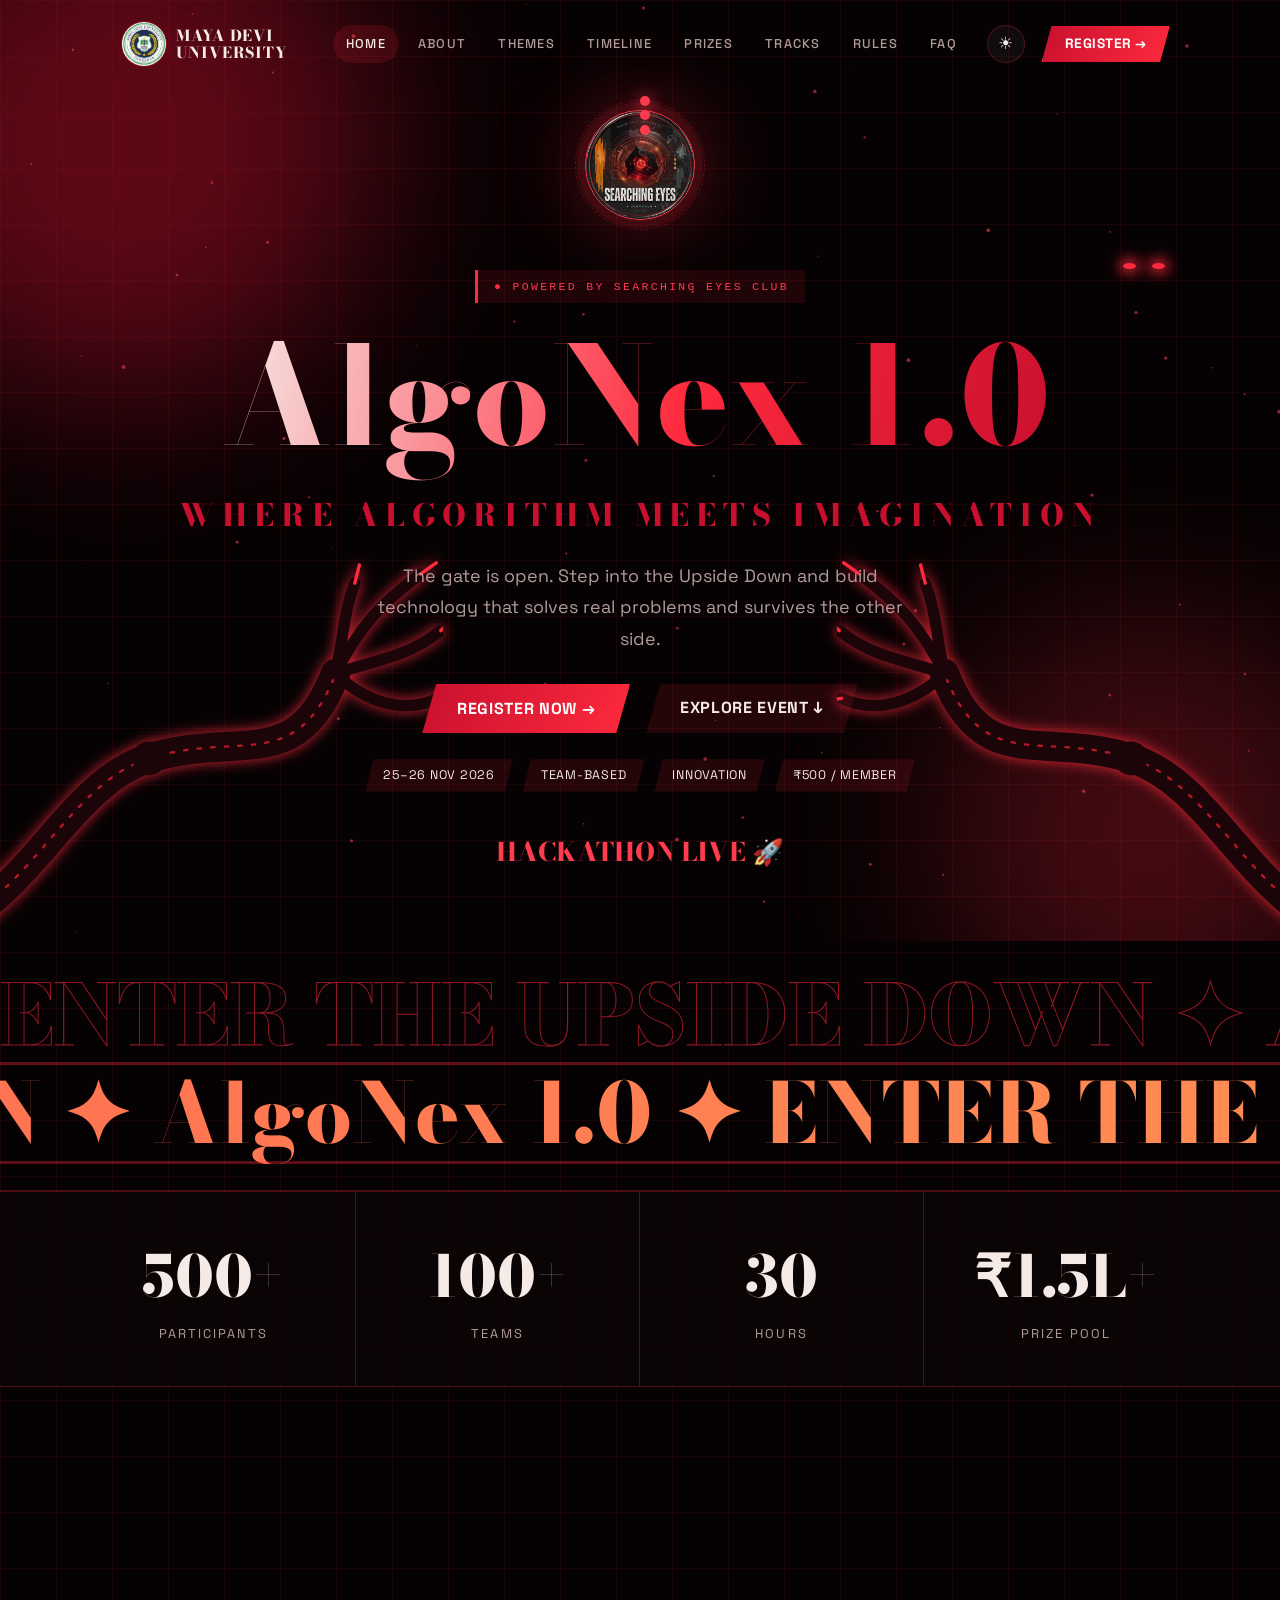
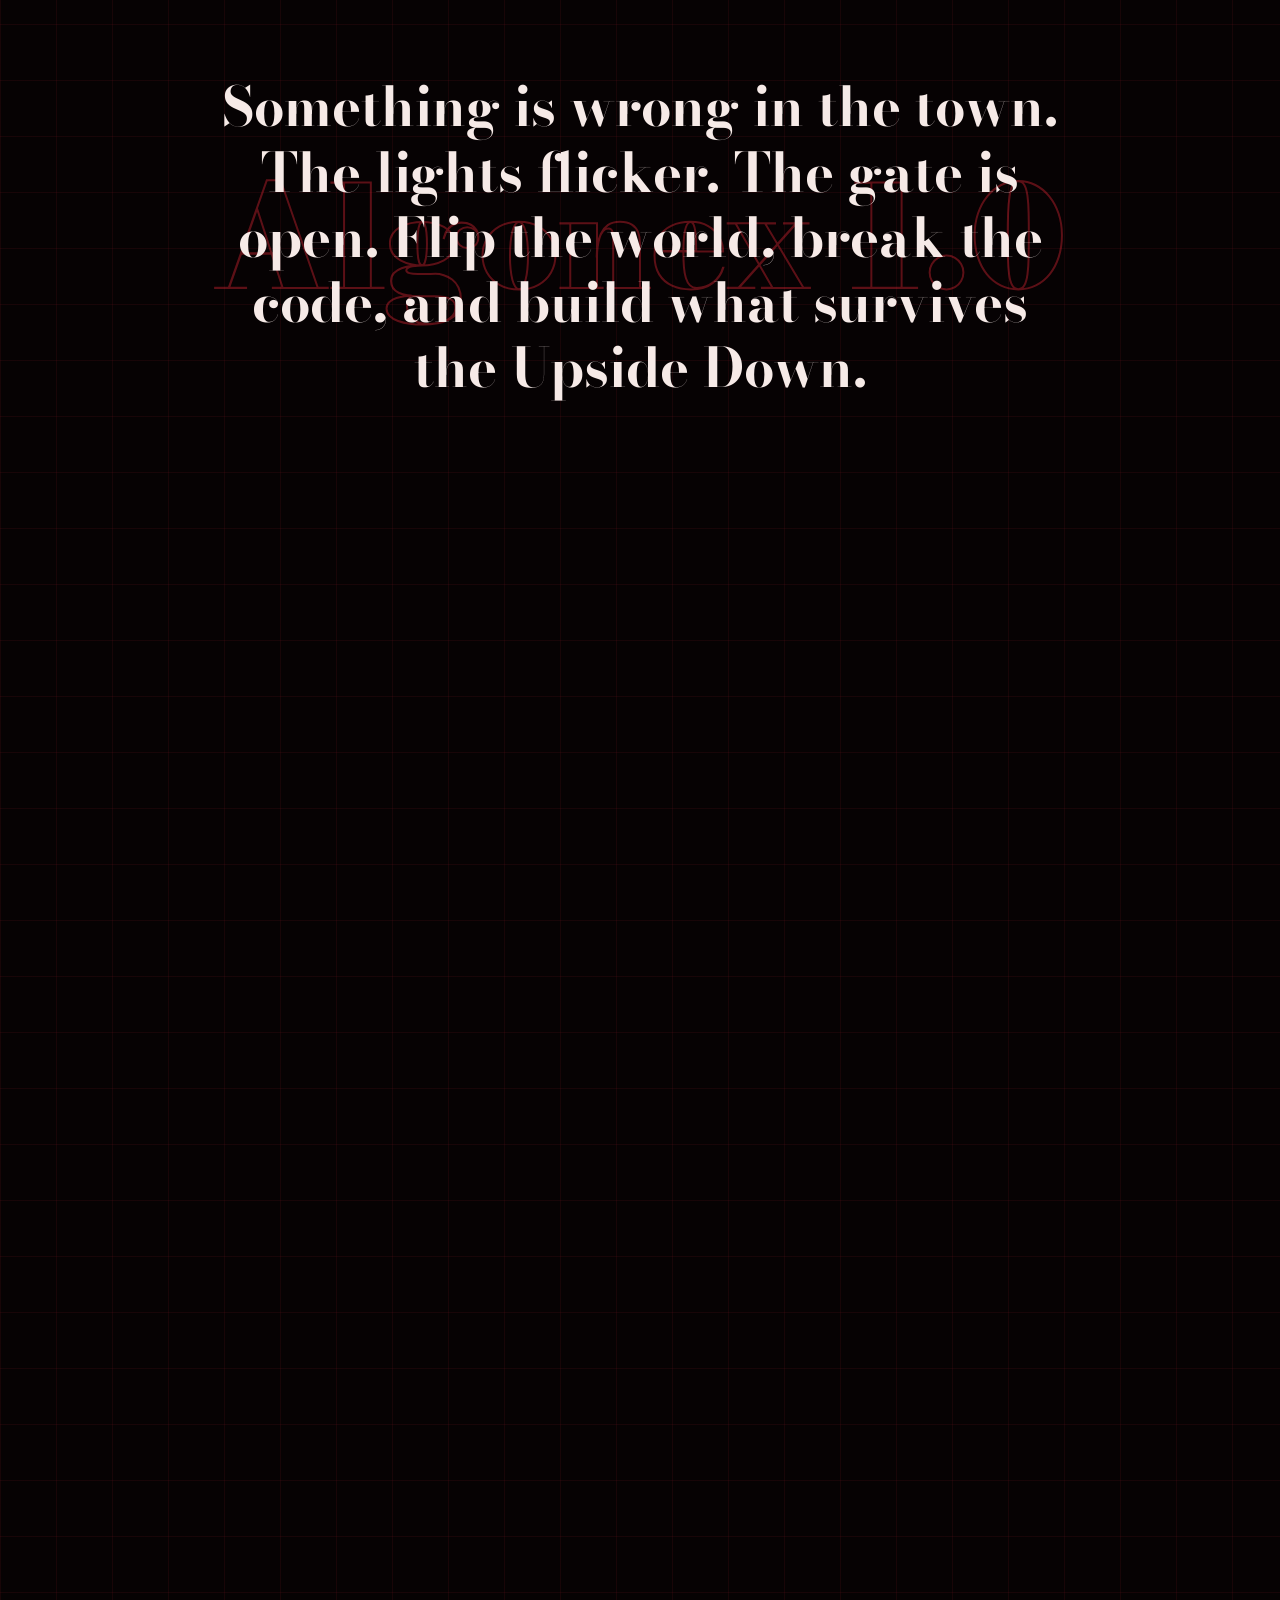
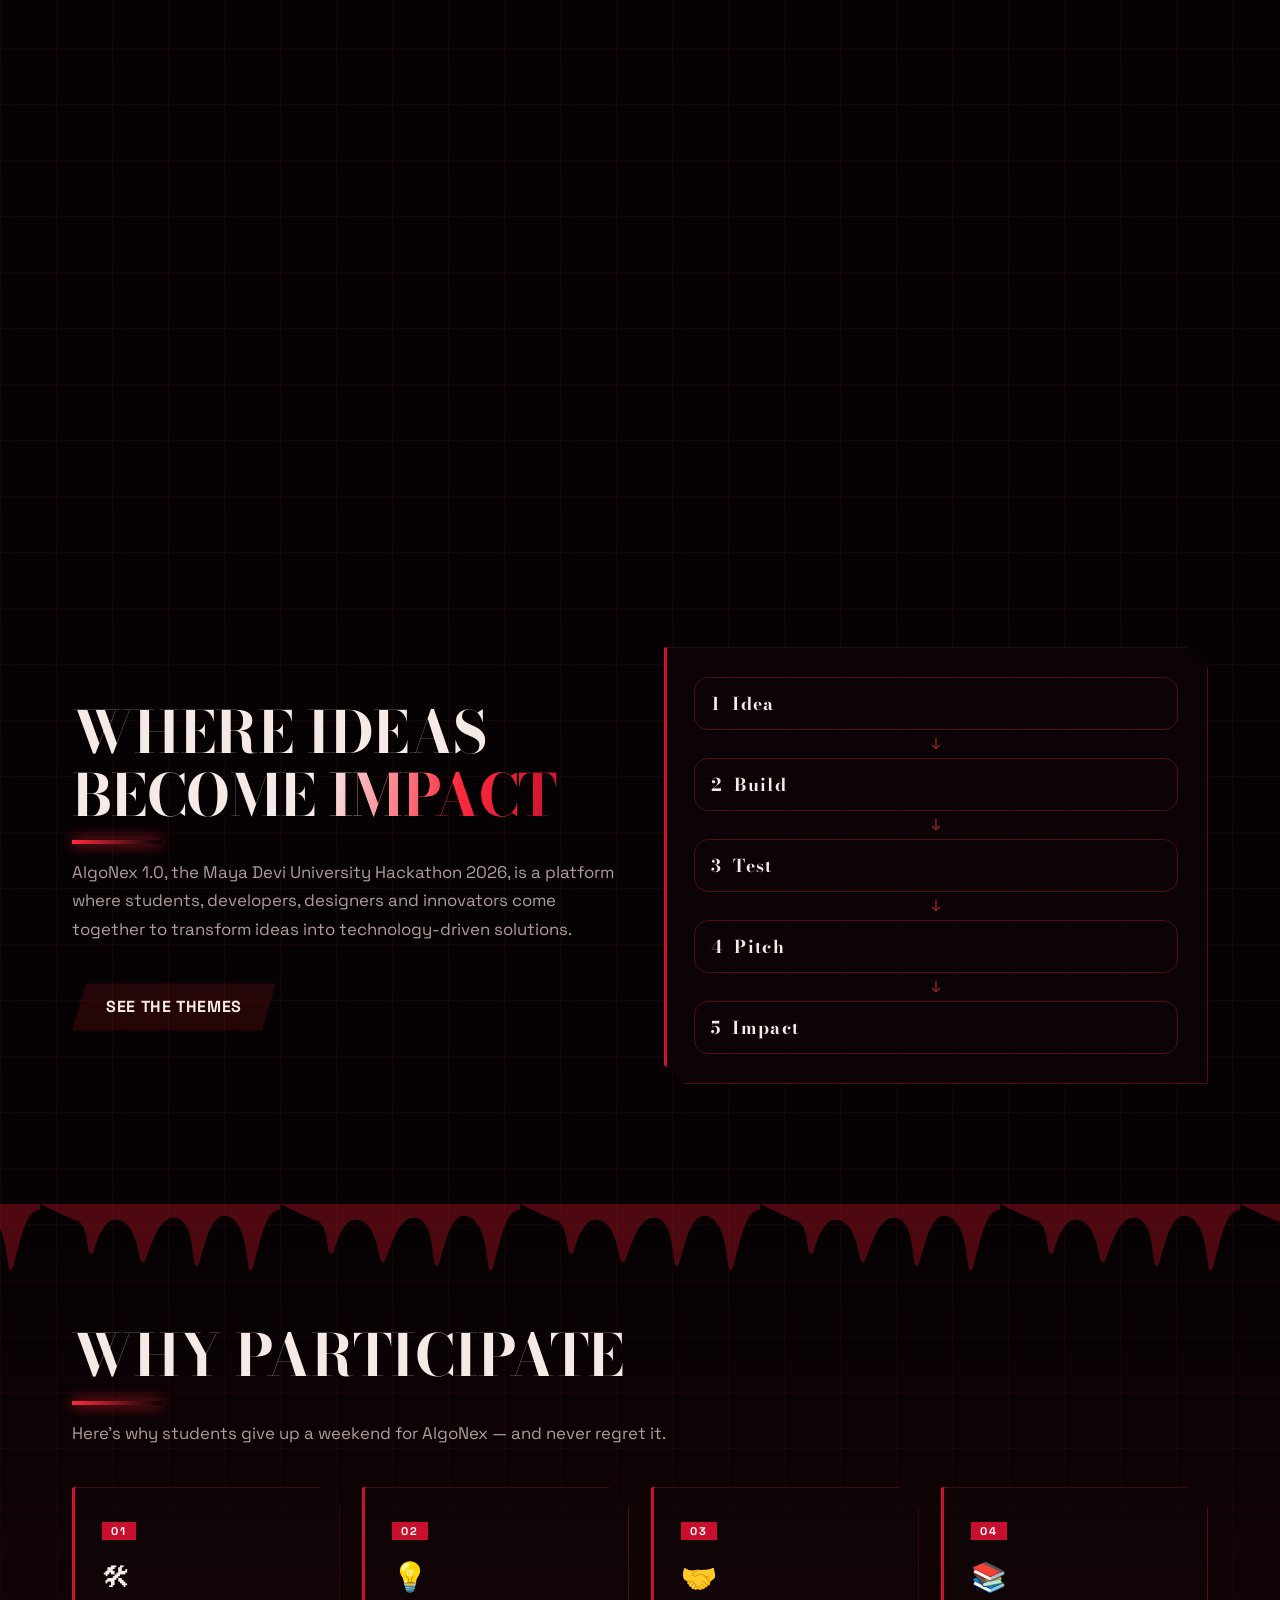
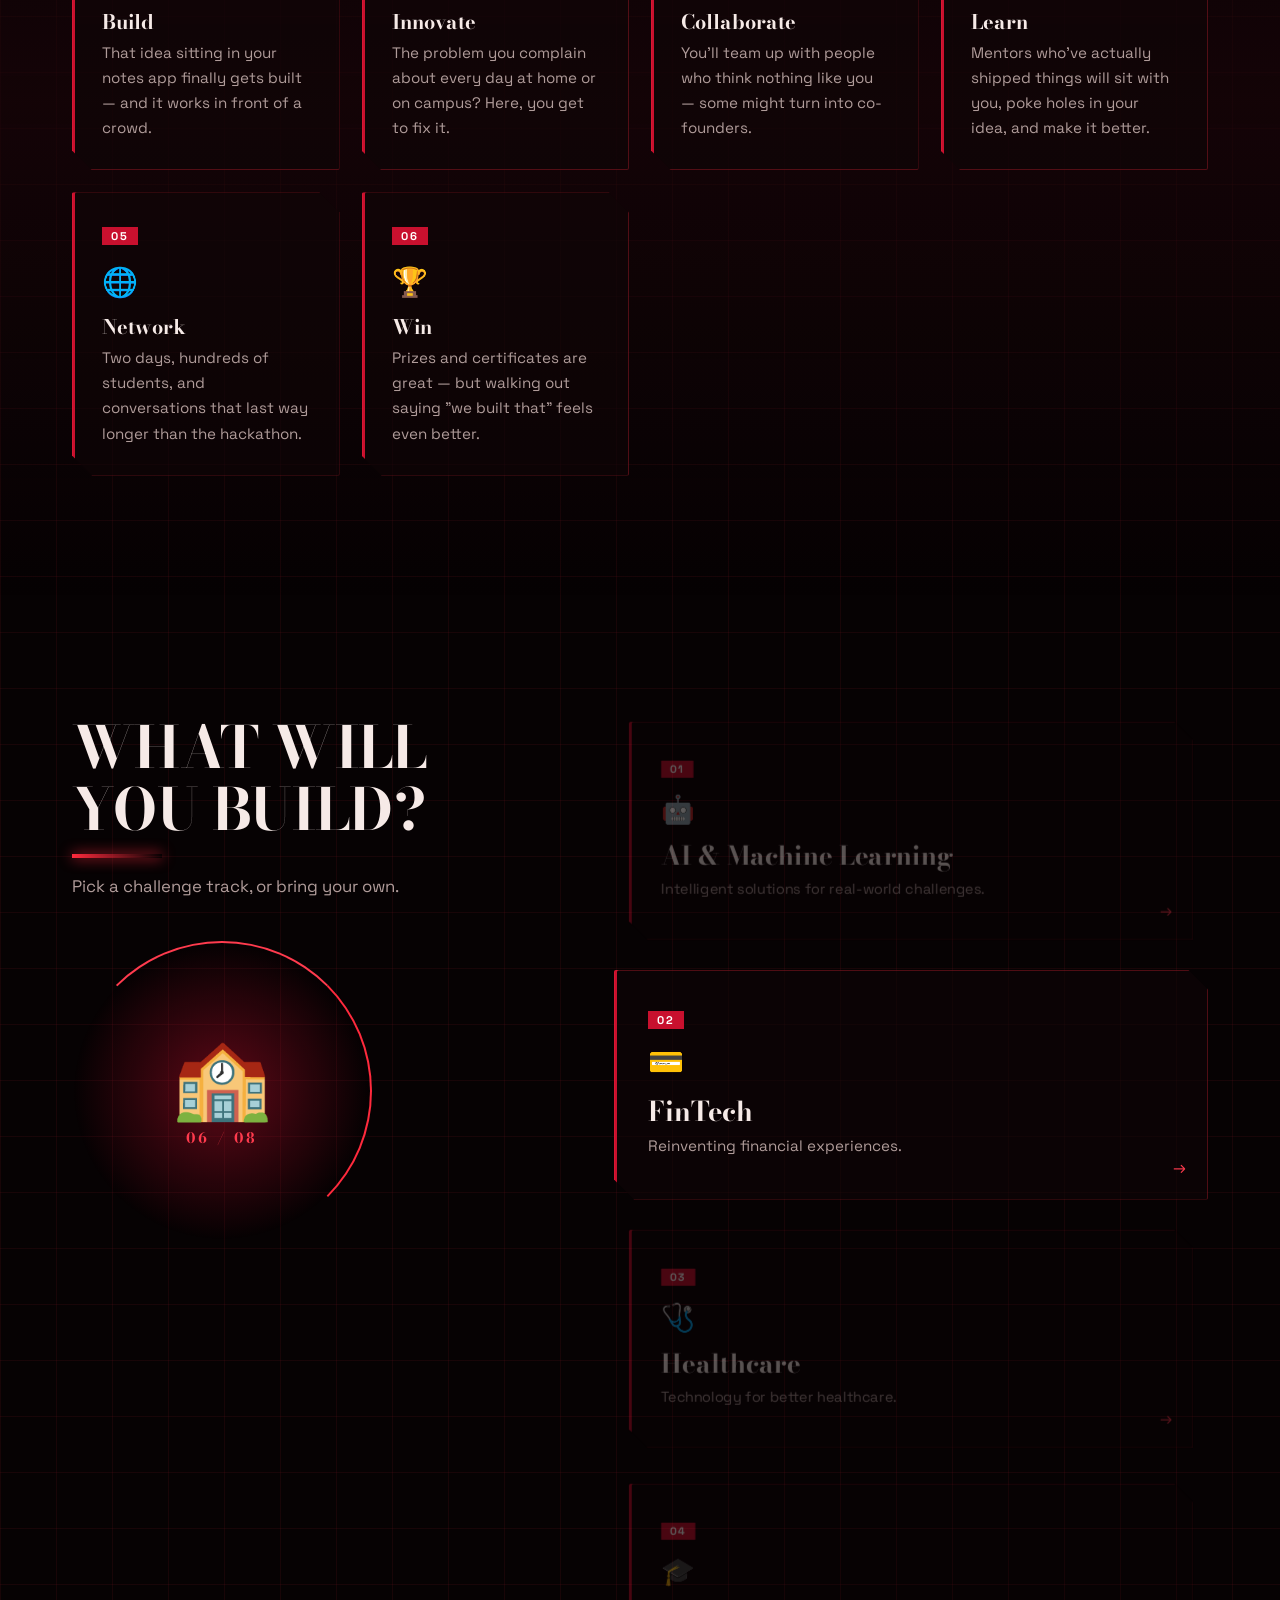
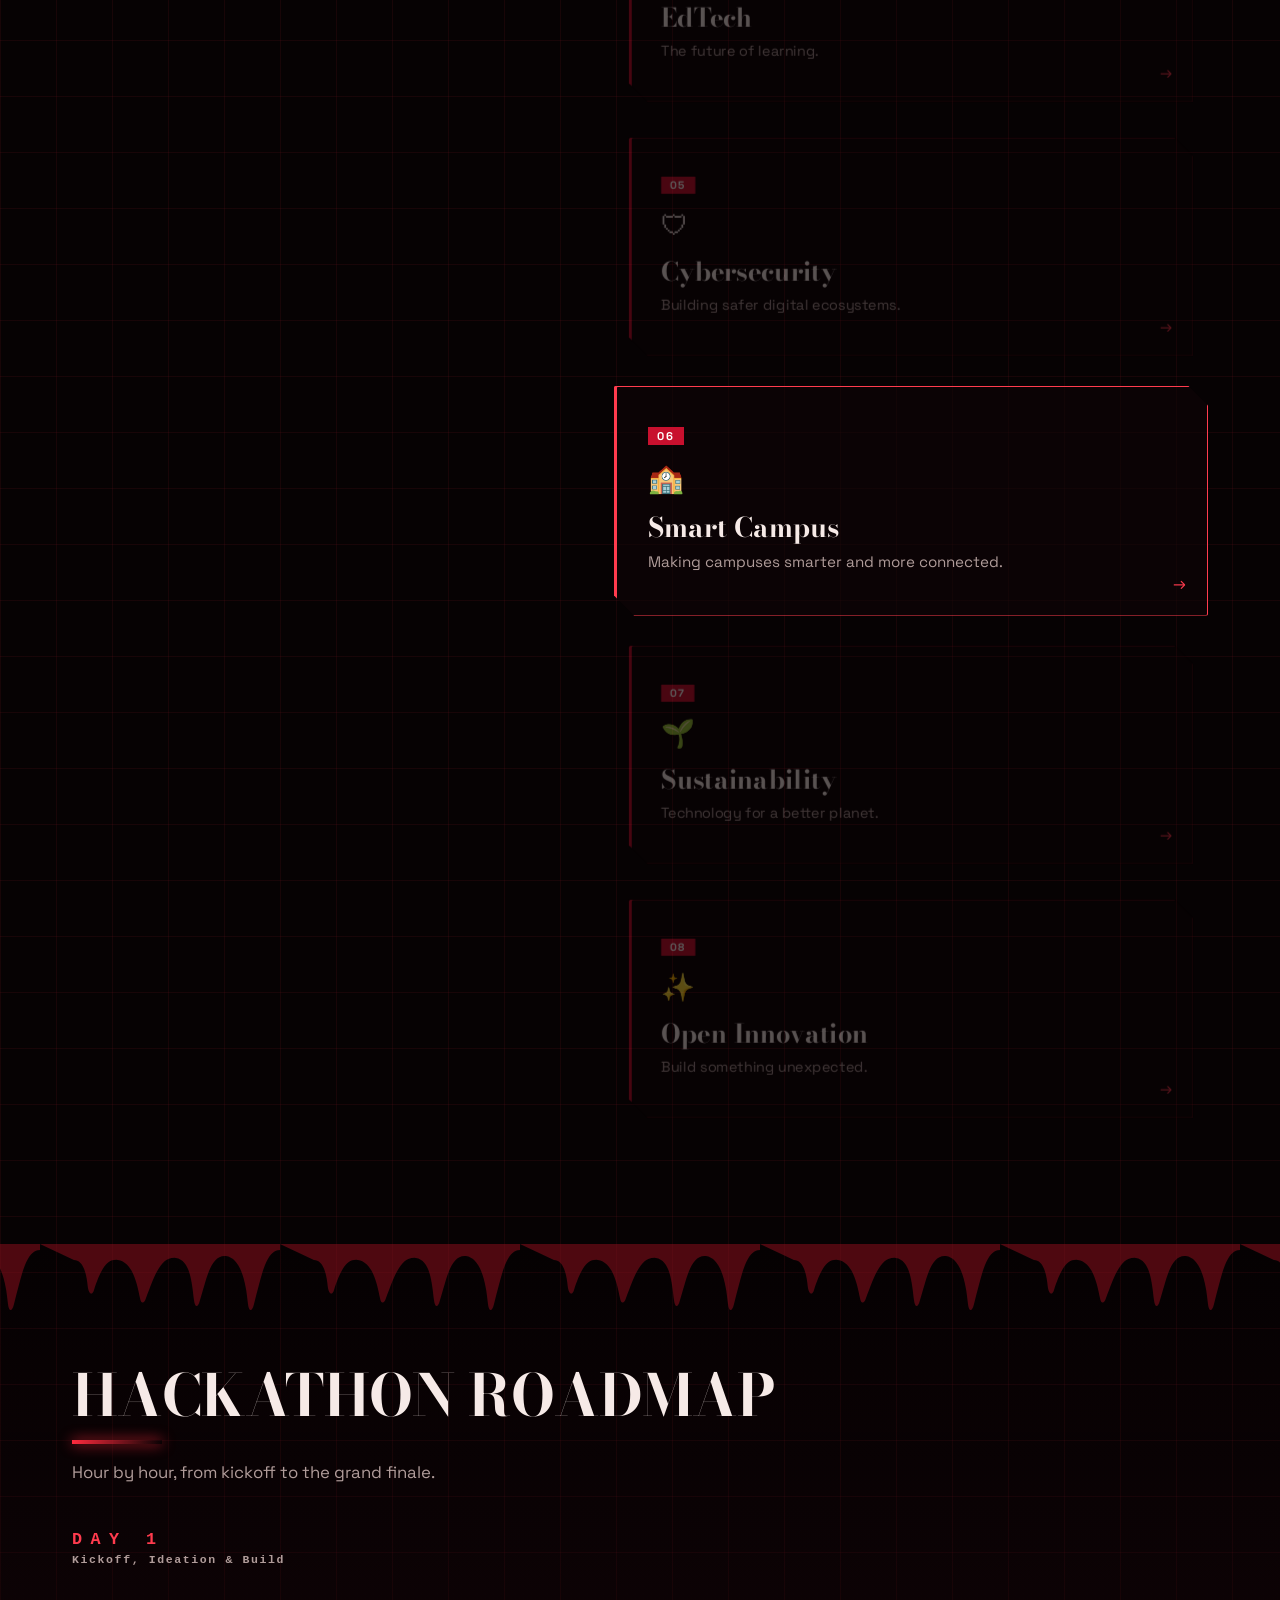
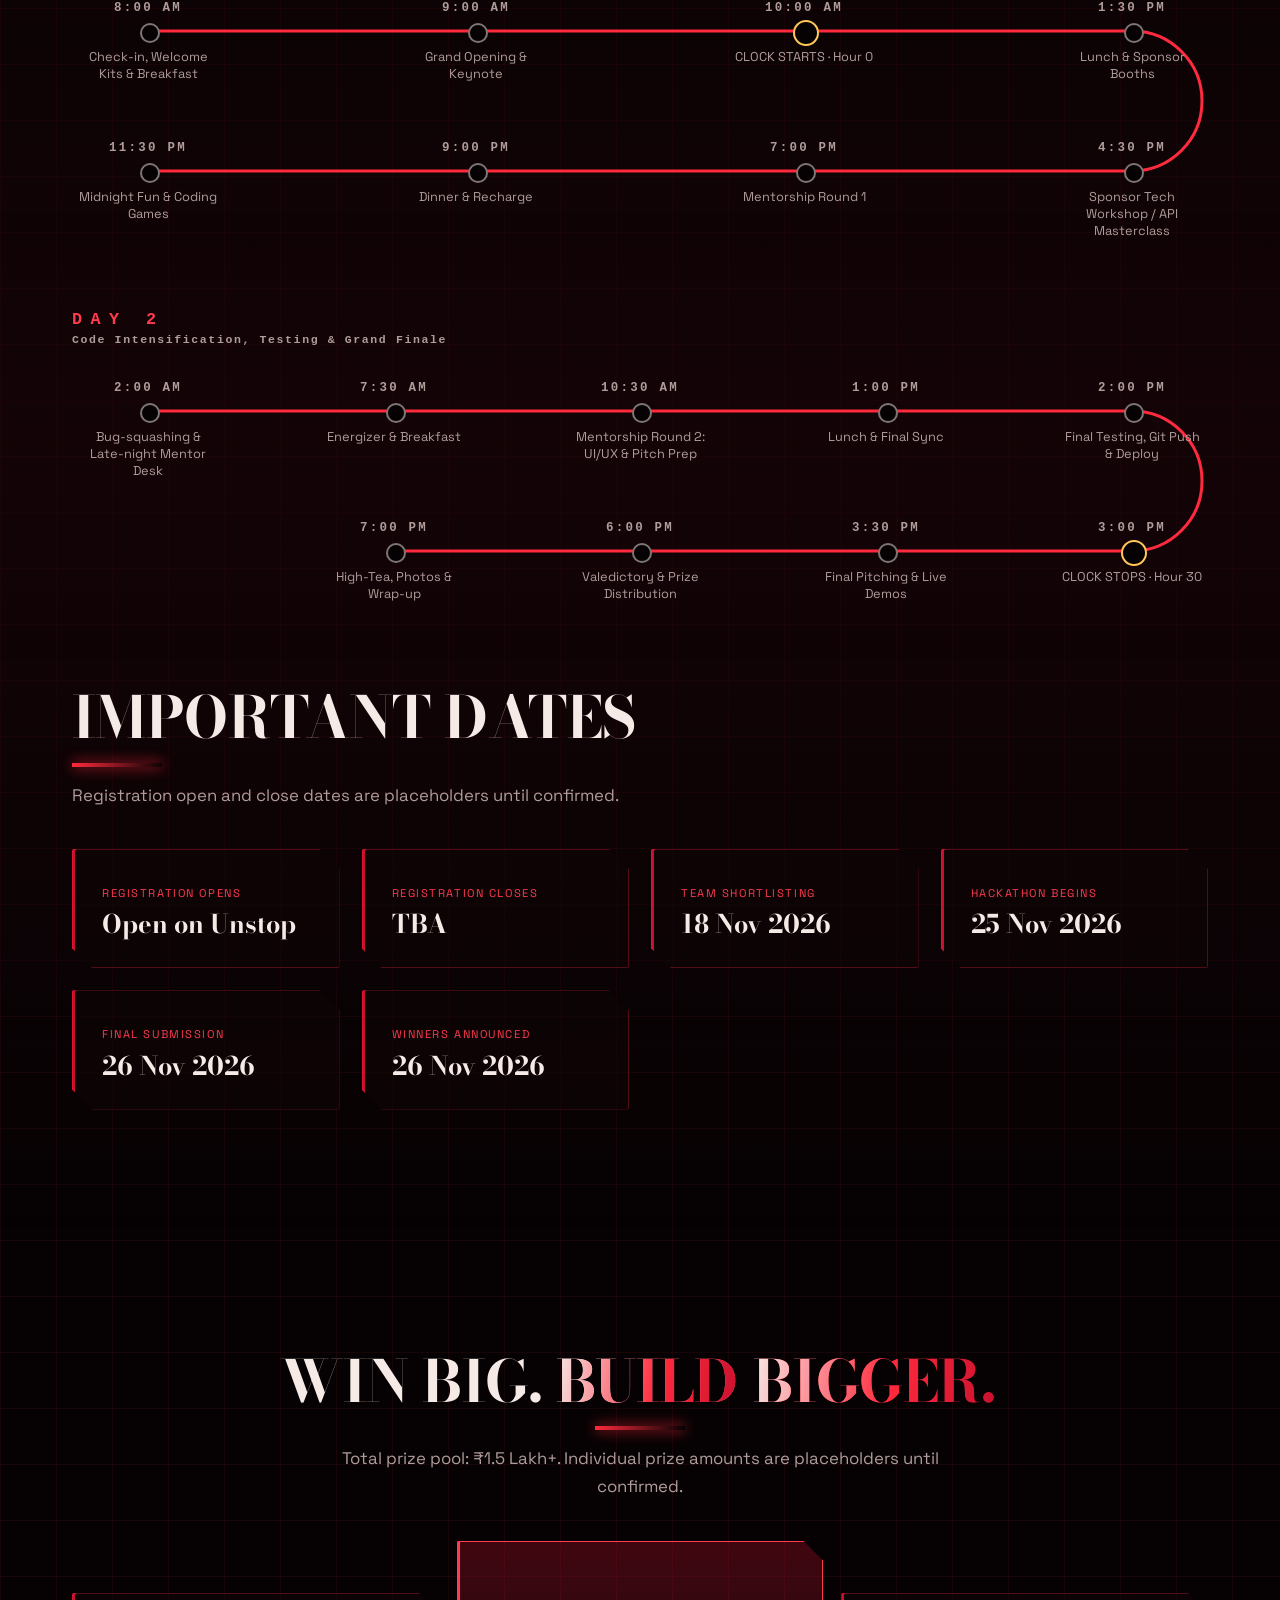
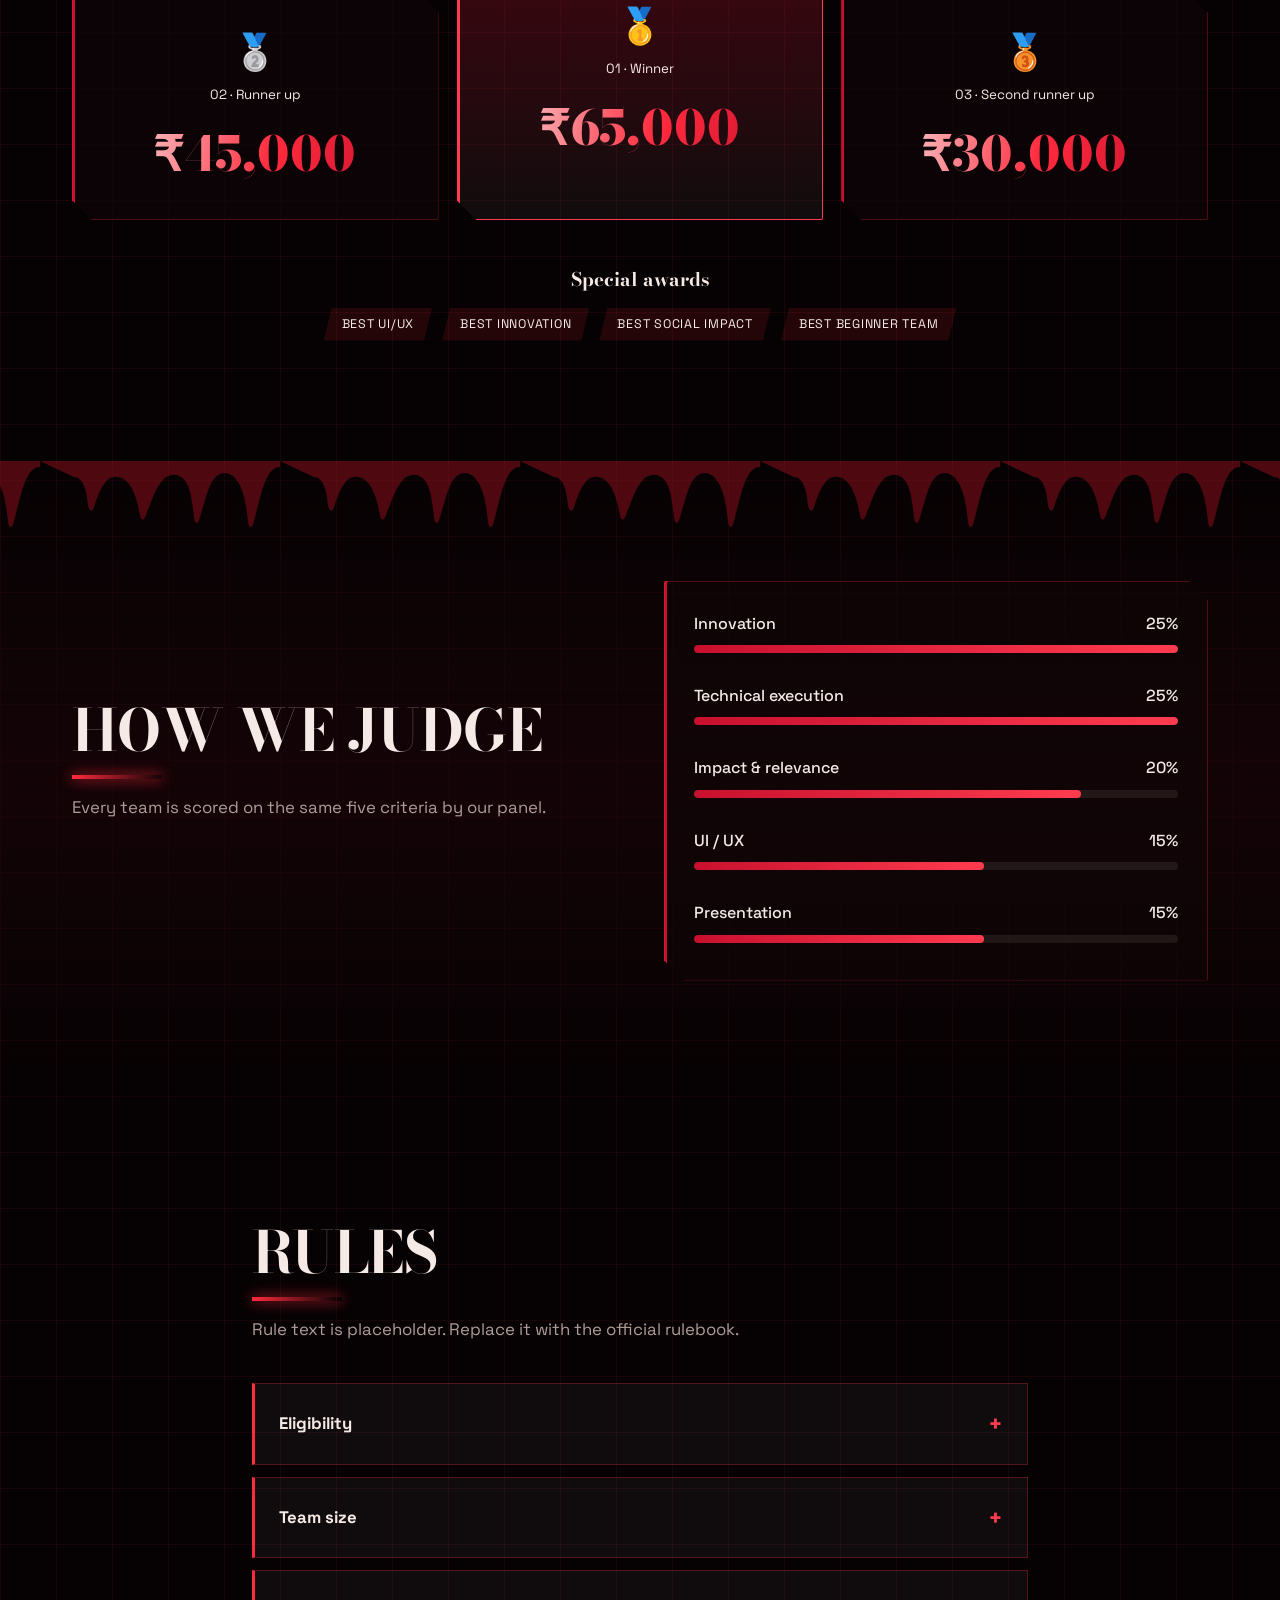
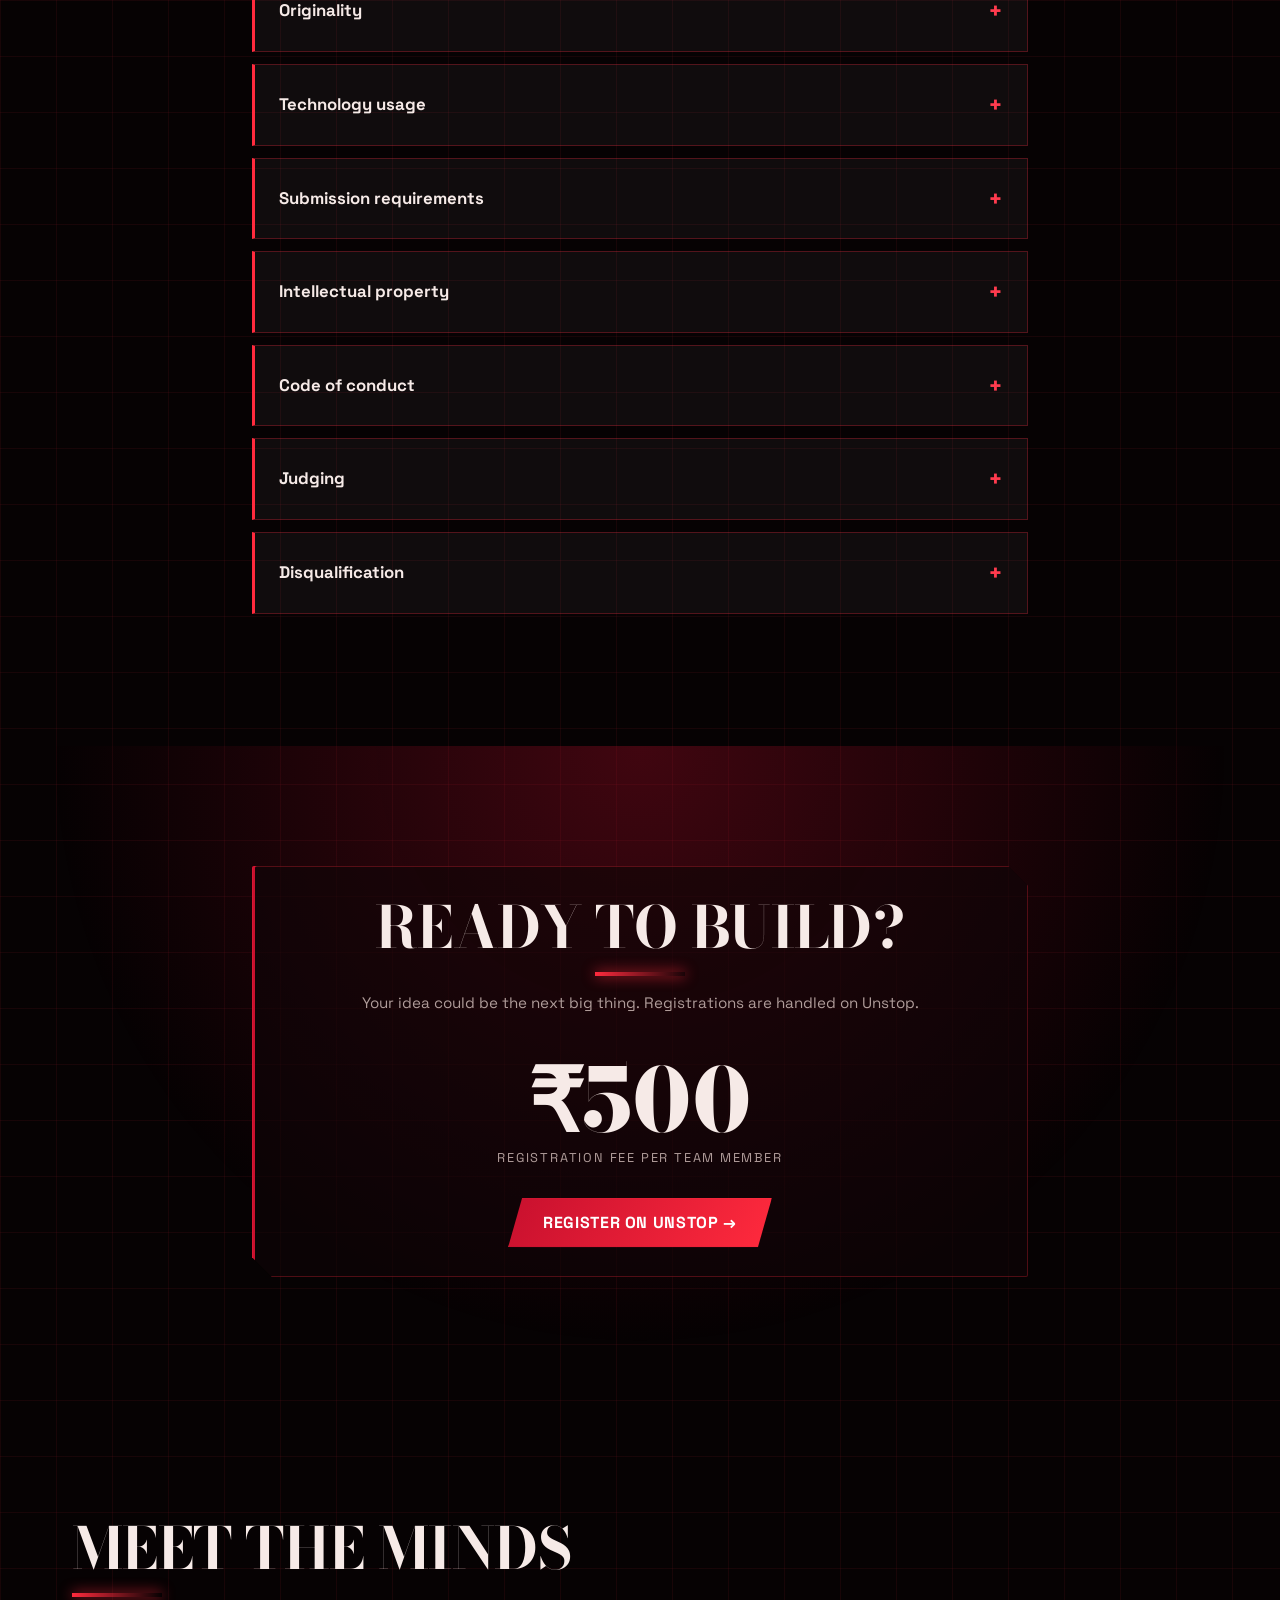
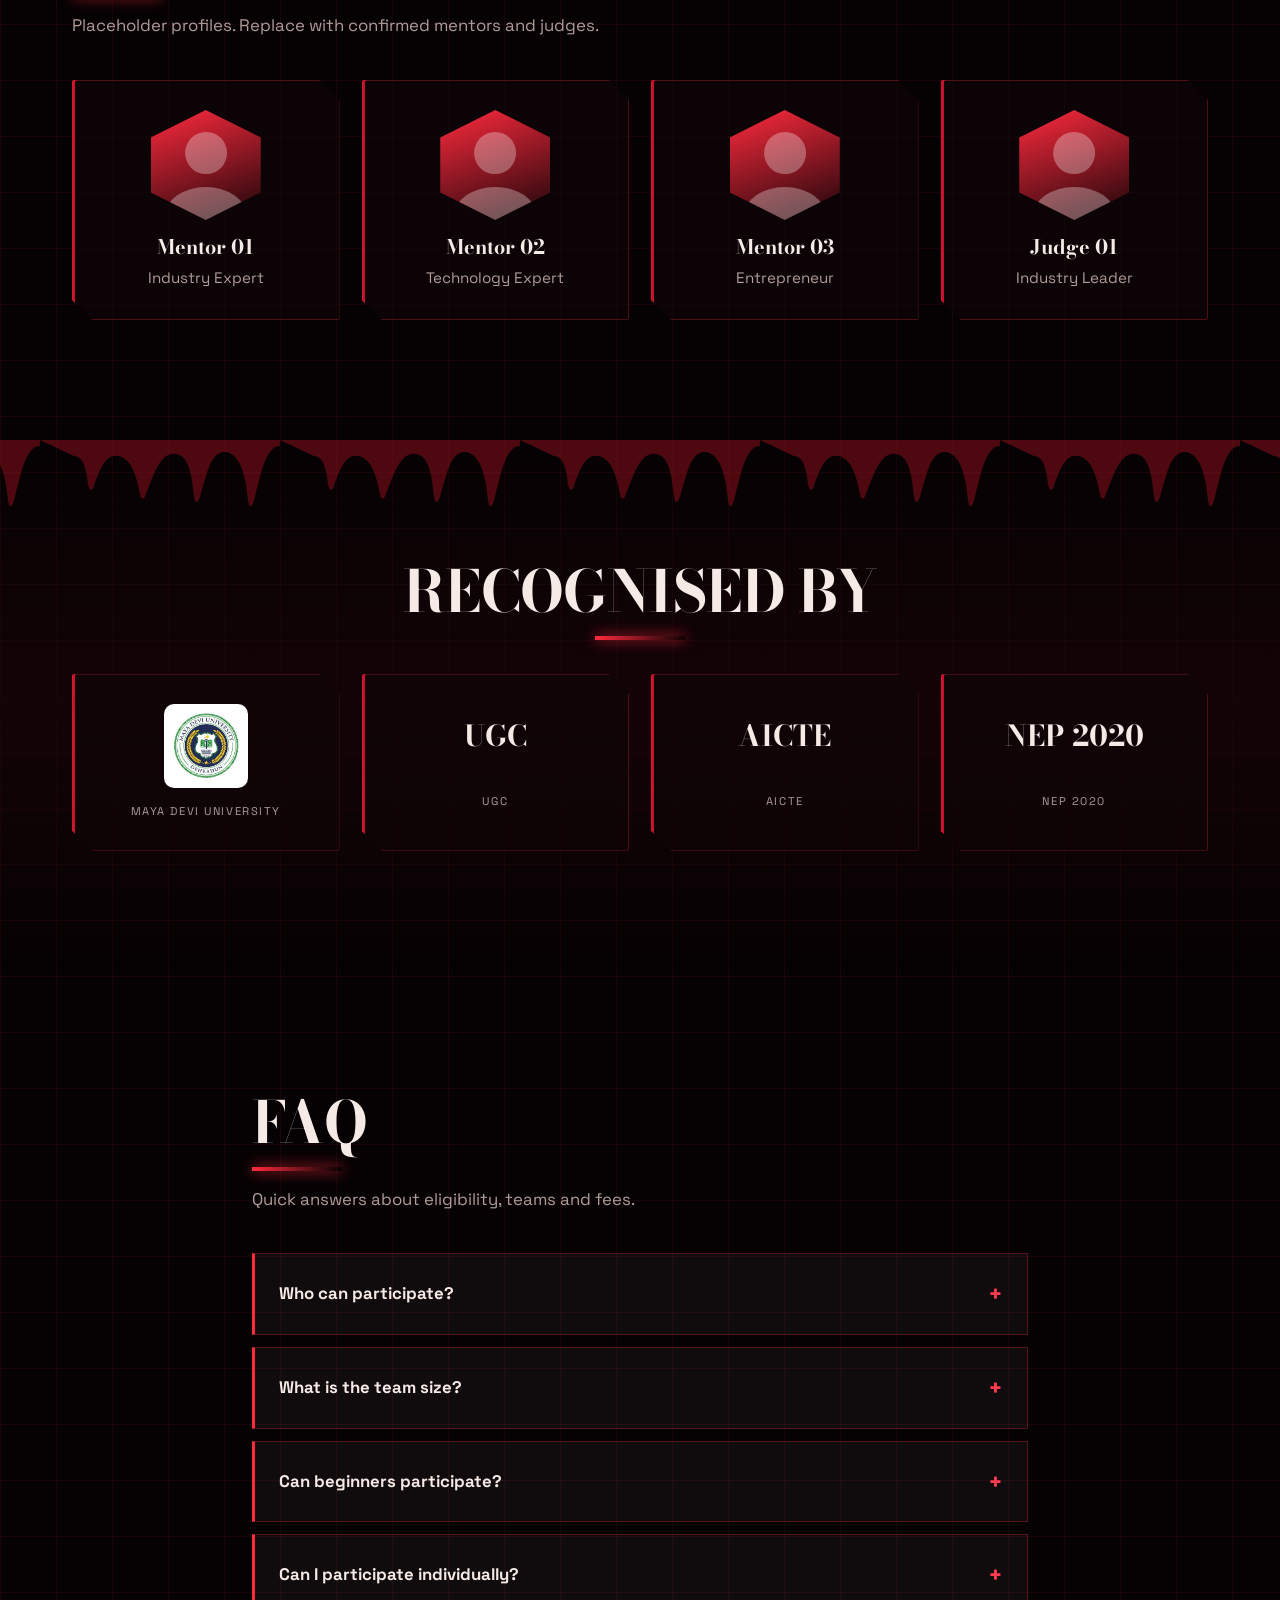
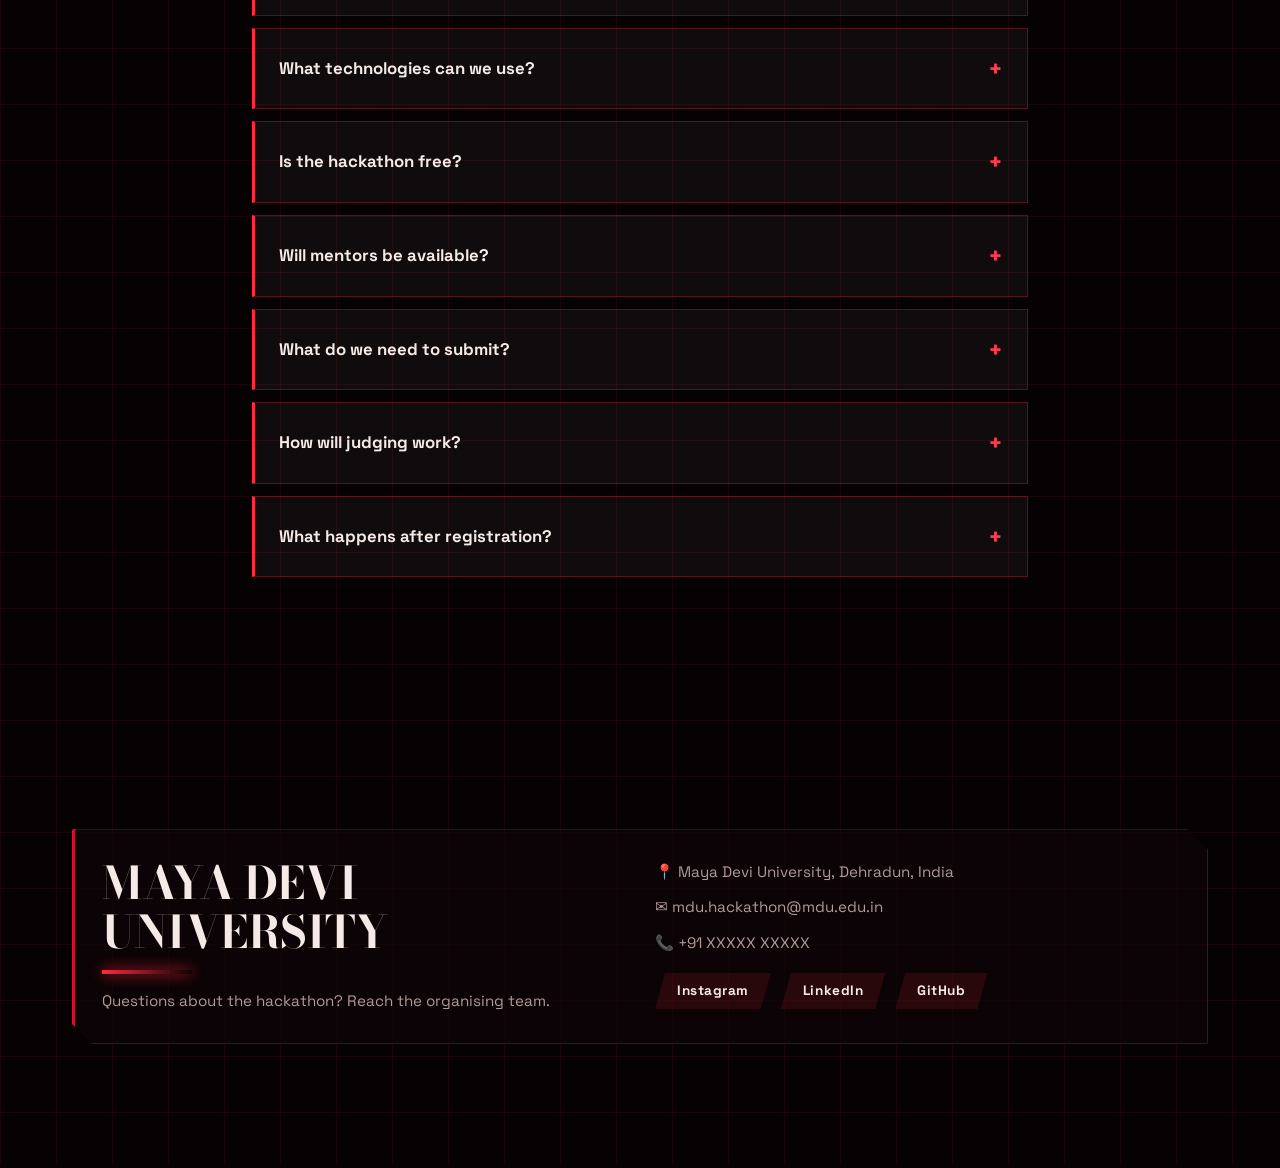
==== commit 830c6a8b: "Changes Co-authored-by: MaxBurn-09 <183086284+MaxBurn-09@users.noreply.github.com>" ====
--- a/public/site/index.html
+++ b/public/site/index.html
@@ -67,7 +67,7 @@
 </div></section>
 
 <section class="sec alt"><div class="wrap">
-  <h2 class="rv">WHY PARTICIPATE</h2><p class="sub rv">Six reasons to spend a weekend building with us.</p>
+  <h2 class="rv">WHY PARTICIPATE</h2><p class="sub rv">Here's why students give up a weekend for AlgoNex — and never regret it.</p>
   <div id="why" class="grid"></div>
 </div></section>
 
--- a/public/site/style.css
+++ b/public/site/style.css
@@ -370,3 +370,30 @@
 .sghost{font-size:clamp(3rem,11vw,11rem)}
 @media(max-width:900px){.hero-in .vis{max-width:300px}}
 @media(max-width:480px){.hero-in .vis{max-width:250px}}
+
+/* ===== UI refinement layer ===== */
+html{scroll-behavior:smooth;-webkit-font-smoothing:antialiased}
+body{line-height:1.65}
+.sec{padding:clamp(72px,10vw,120px) 0}
+h2{font-size:clamp(2rem,4.2vw,3rem);line-height:1.08;letter-spacing:-.01em;margin-bottom:16px}
+.sub{font-size:1.05rem;line-height:1.7;max-width:600px;margin-bottom:40px}
+.lead{font-size:1.12rem;line-height:1.75;max-width:560px;margin-inline:auto}
+.hero h1 .h1s{letter-spacing:.22em;font-size:clamp(.95rem,2.4vw,2rem)}
+.cta{gap:16px}
+.chips{gap:10px}
+.cd{gap:12px;margin-top:40px}
+.cd div{min-width:84px;max-width:110px;padding:14px 10px 12px}
+.cd b{font-size:2rem;line-height:1.1}
+.cd small{display:block;margin-top:6px;font-size:.62rem}
+.card{padding:30px;transition:transform .35s,box-shadow .35s}
+.card:hover{transform:translateY(-4px);box-shadow:inset 0 0 0 1px var(--violet),inset 3px 0 0 var(--violet),0 18px 40px -22px rgba(var(--a),.55)}
+.grid{gap:22px}
+.btn{transition:transform .2s,box-shadow .25s,filter .25s}
+.btn:hover{transform:translateY(-2px);filter:brightness(1.1)}
+.btn:focus-visible,a:focus-visible,button:focus-visible{outline:2px solid var(--violet);outline-offset:3px}
+.nav #links a{transition:color .2s,background .2s}
+@media (max-width:720px){
+  .cd div{min-width:64px}.cd b{font-size:1.5rem}
+  .card{padding:22px}
+  .sub{font-size:1rem;margin-bottom:28px}
+}
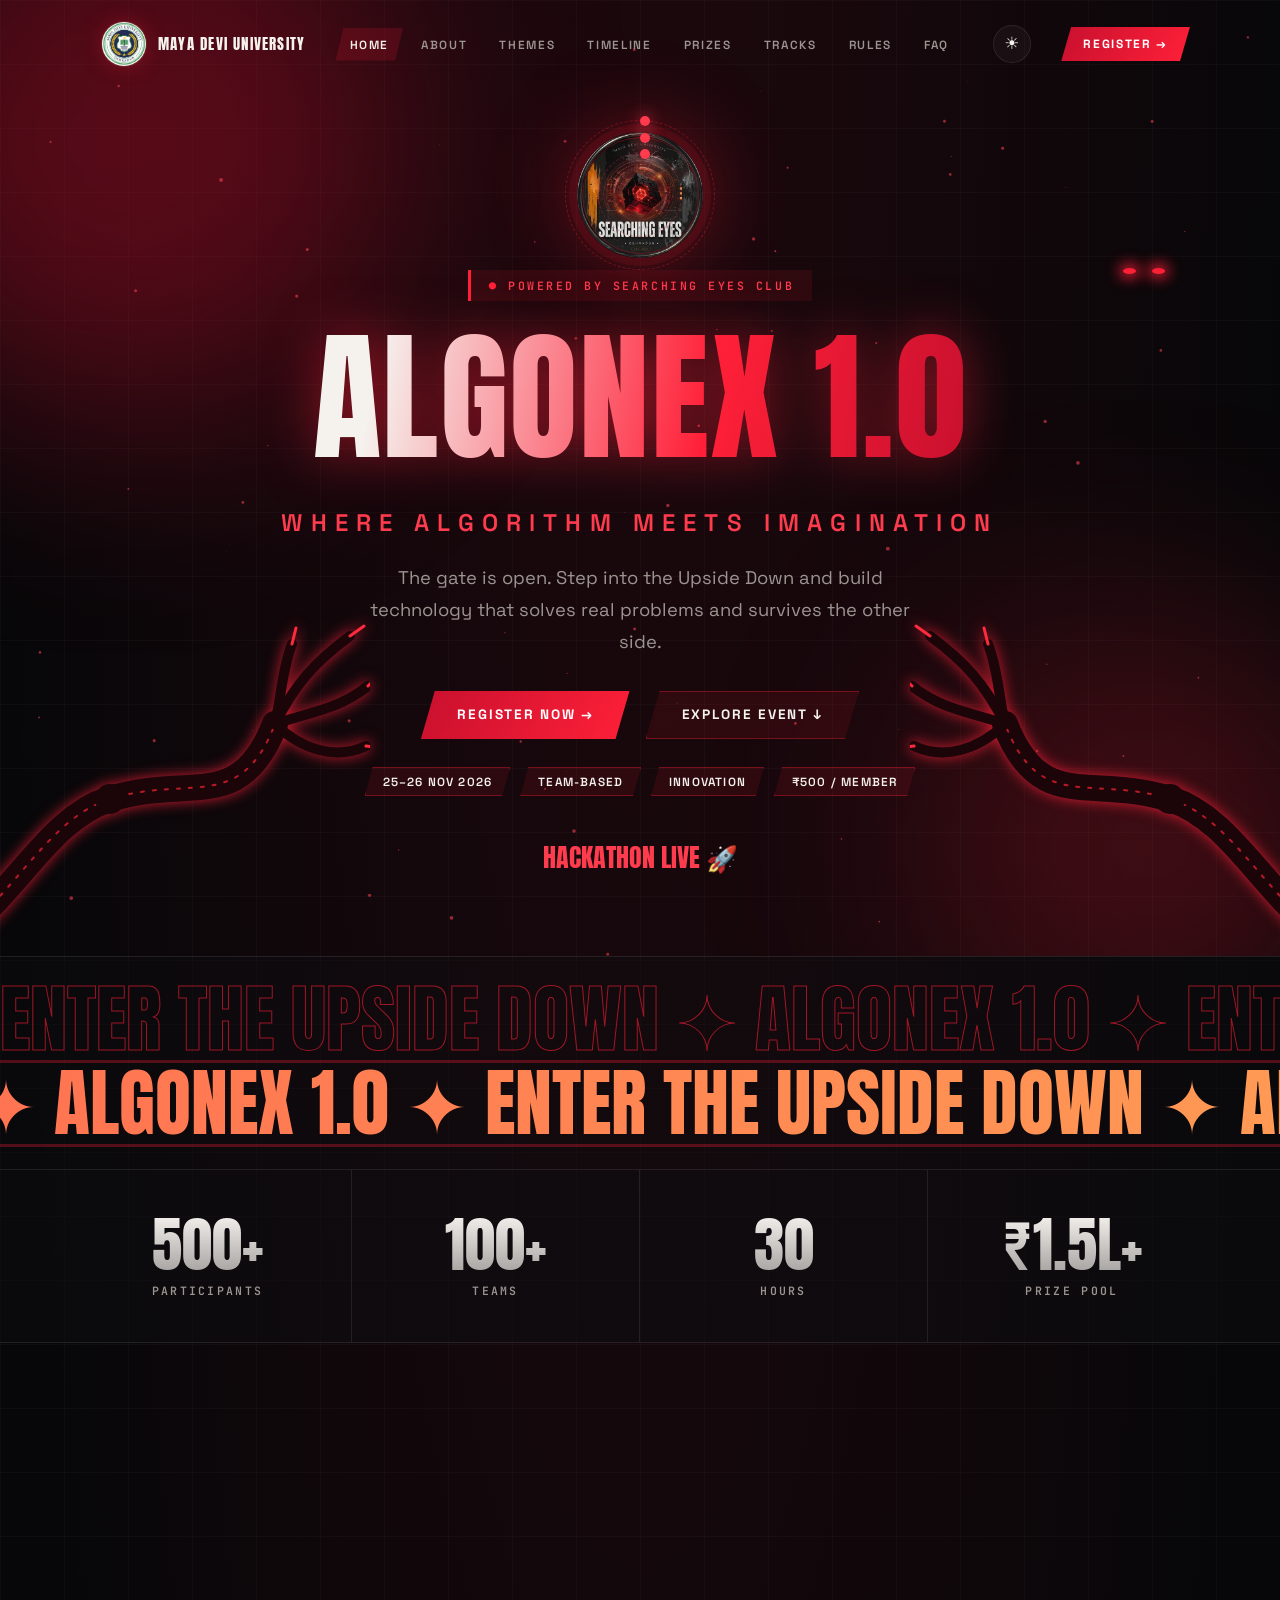
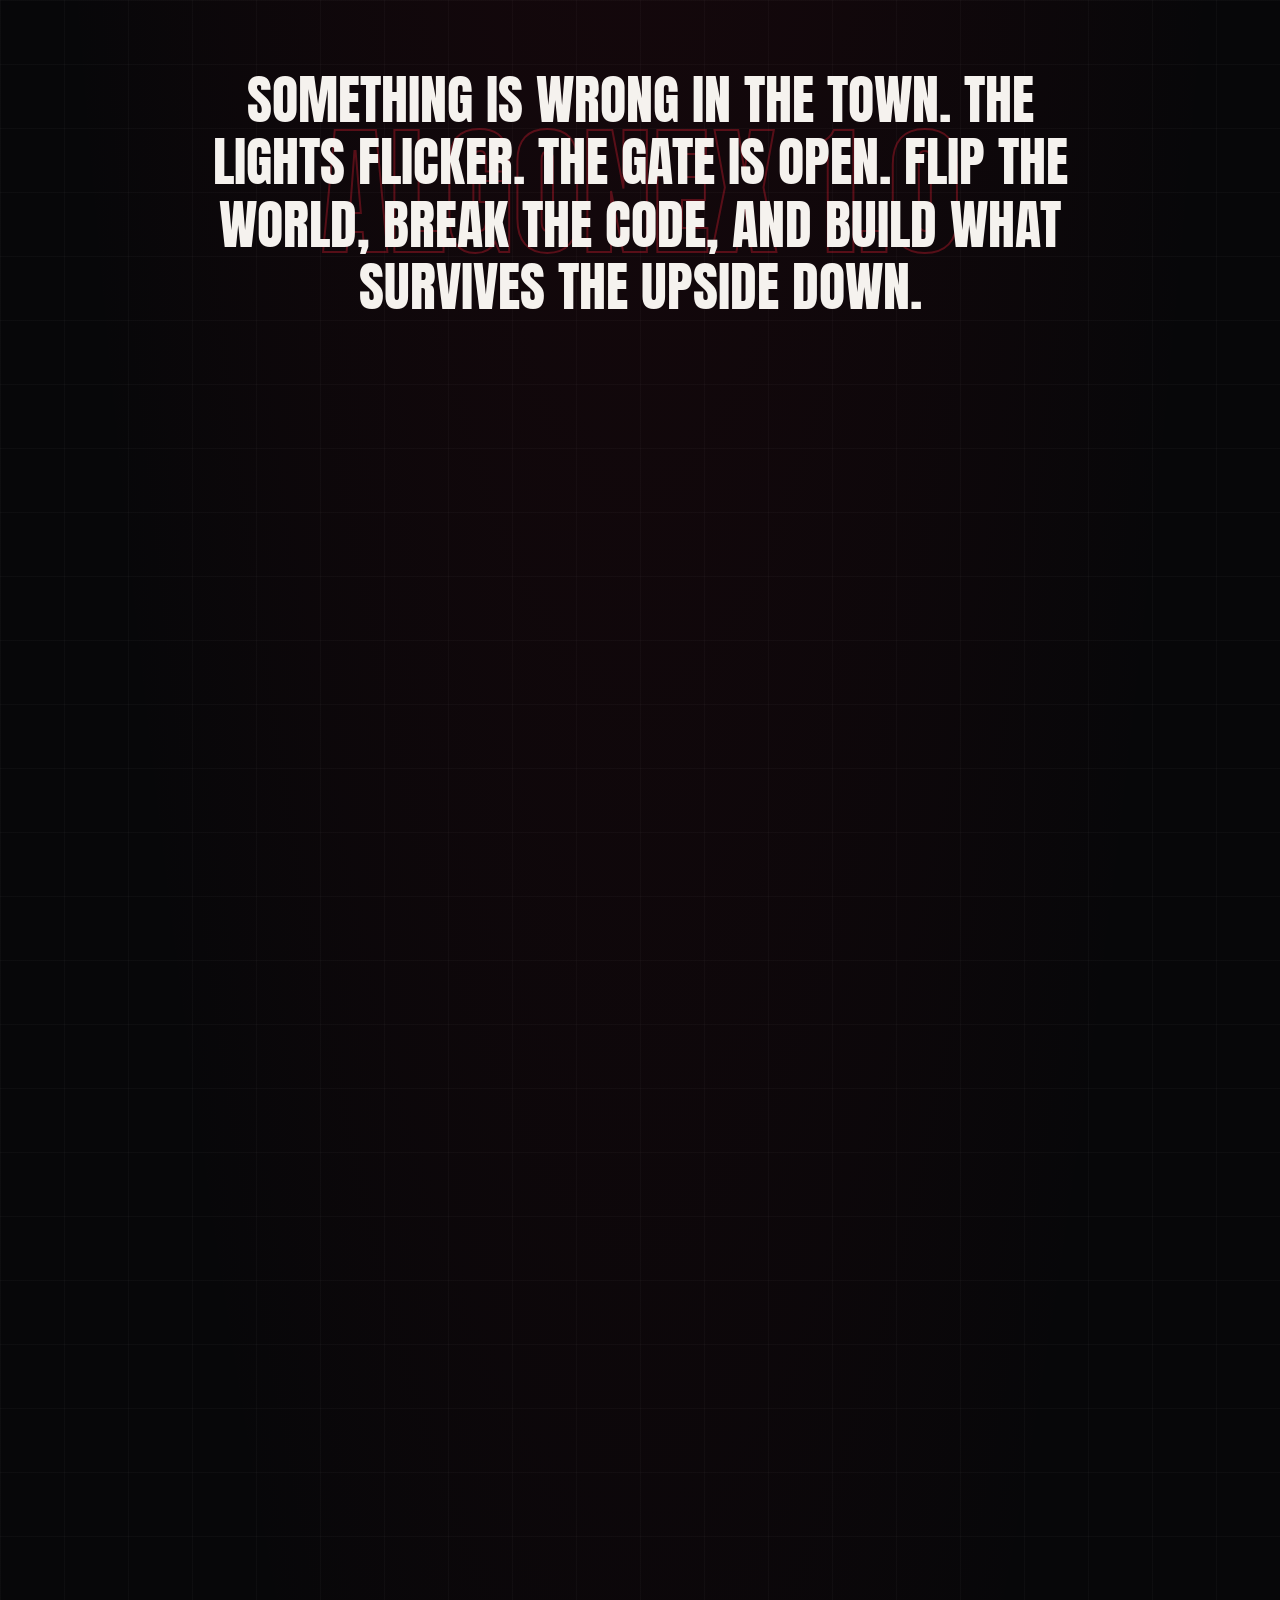
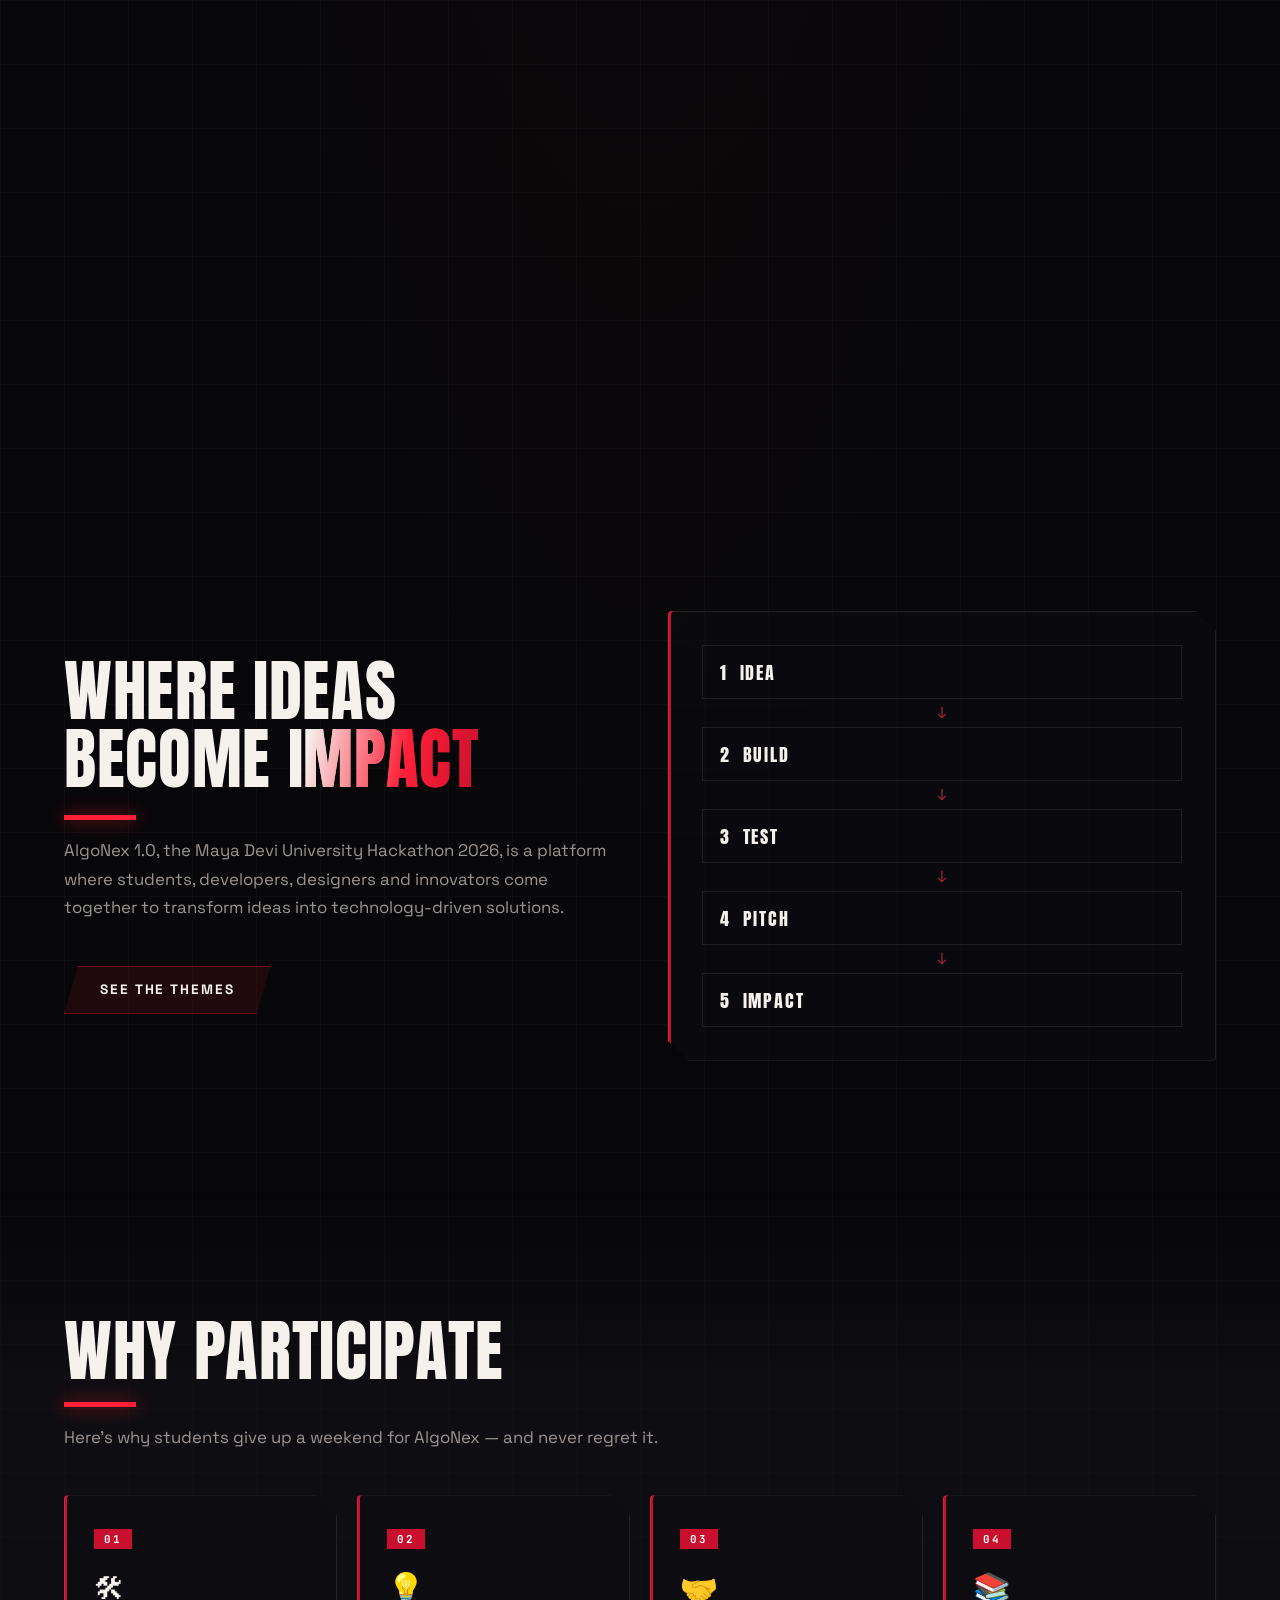
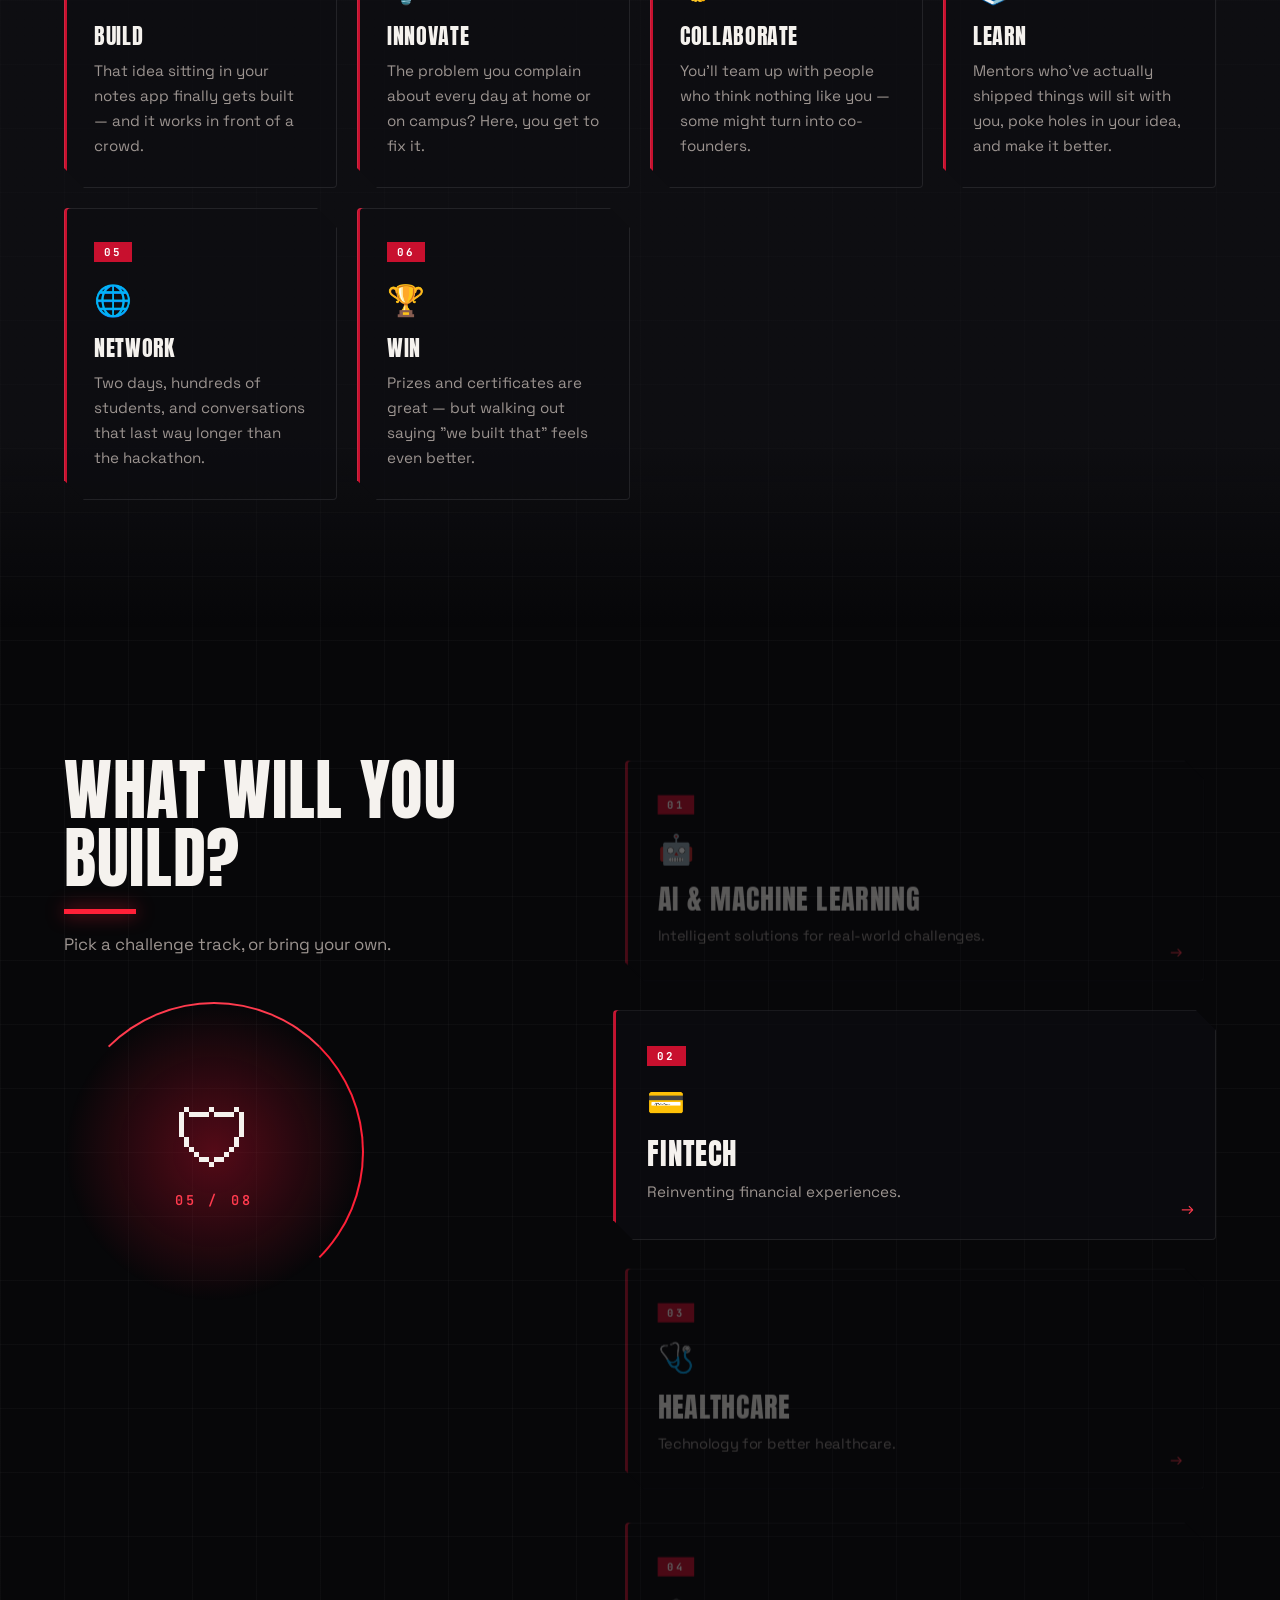
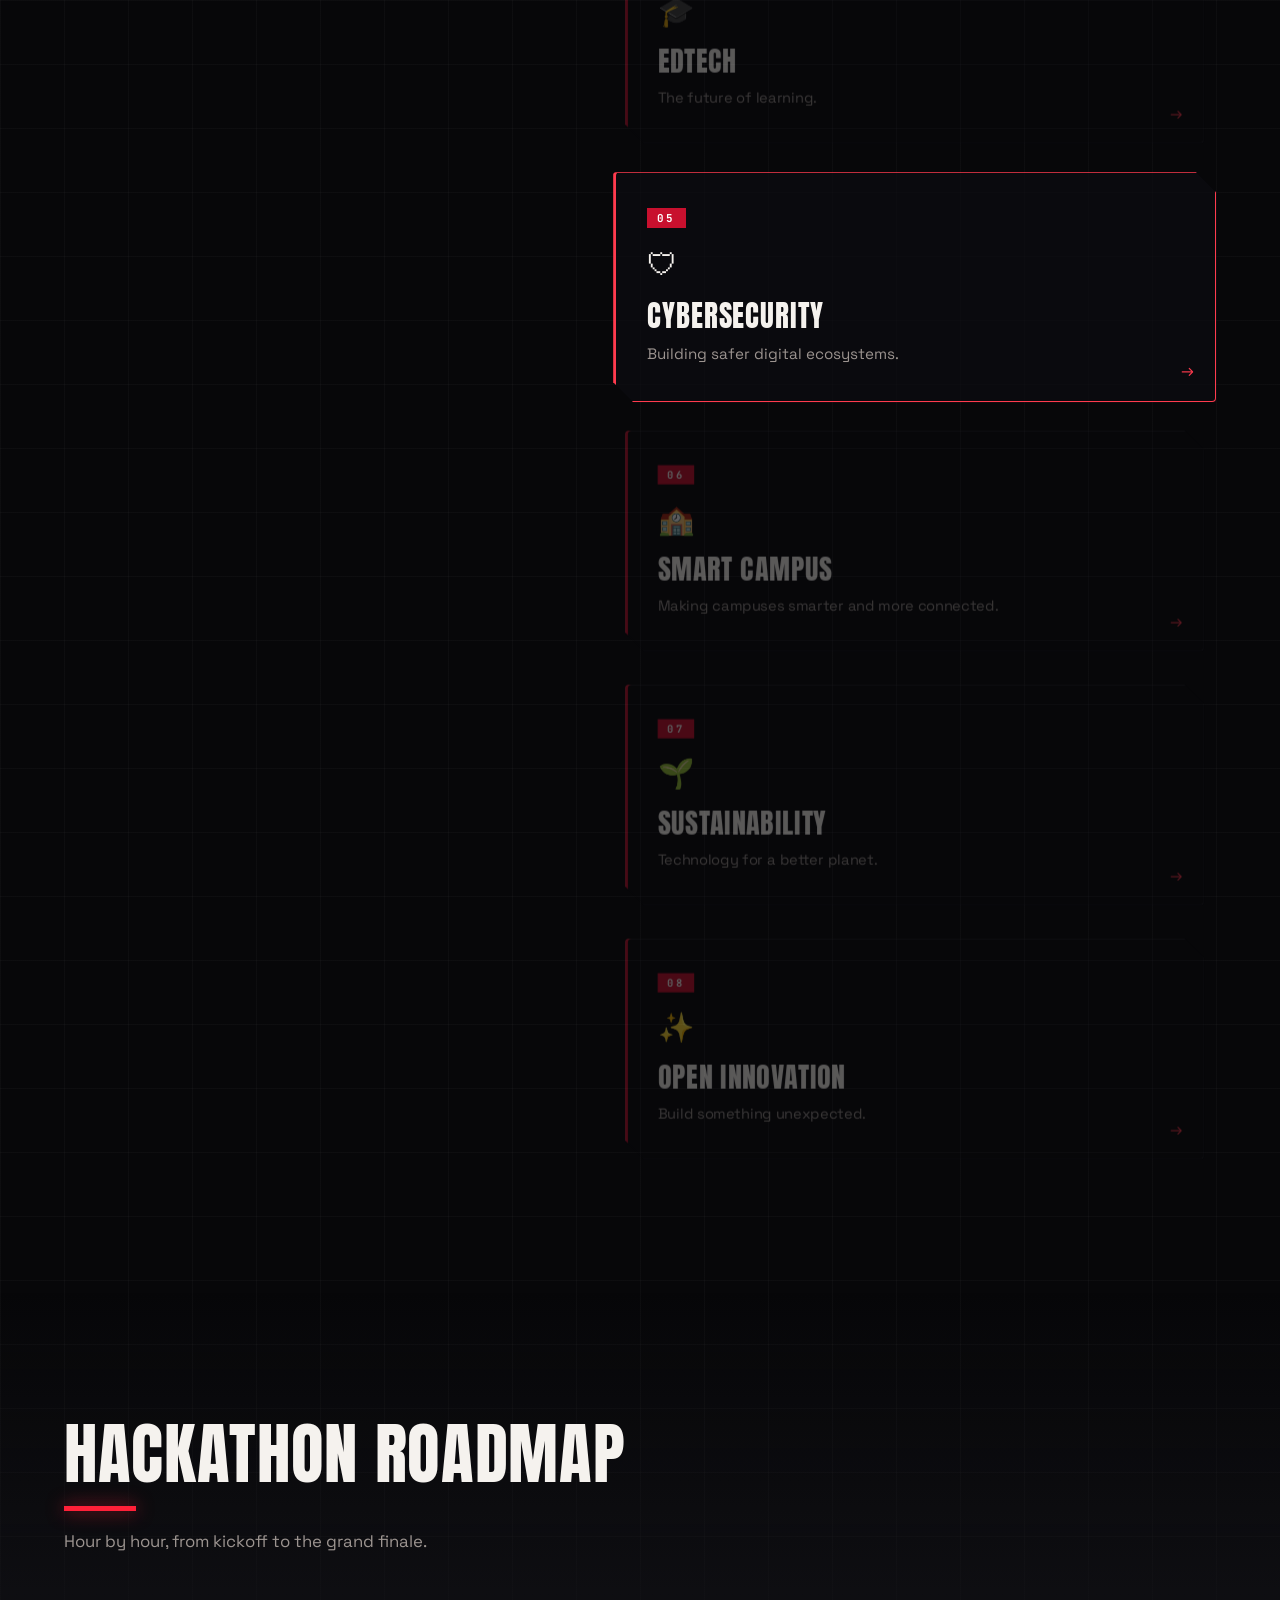
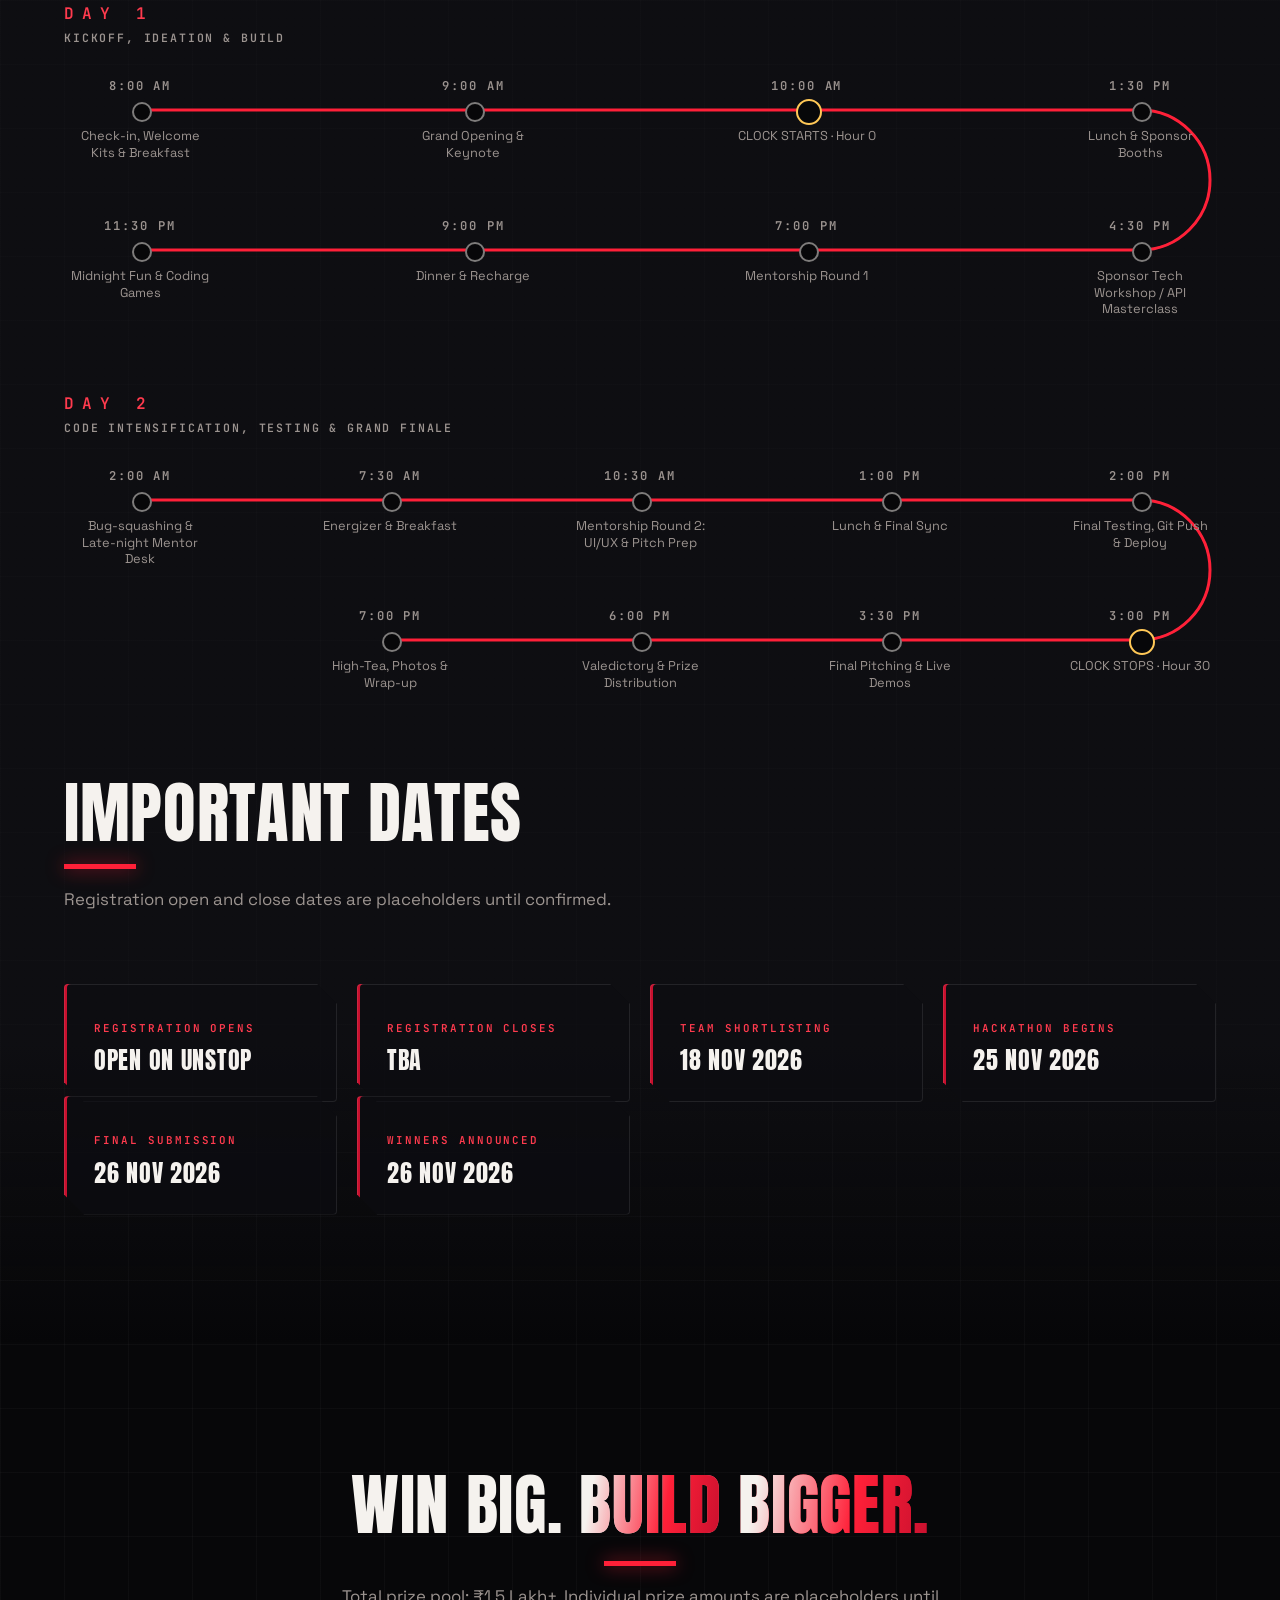
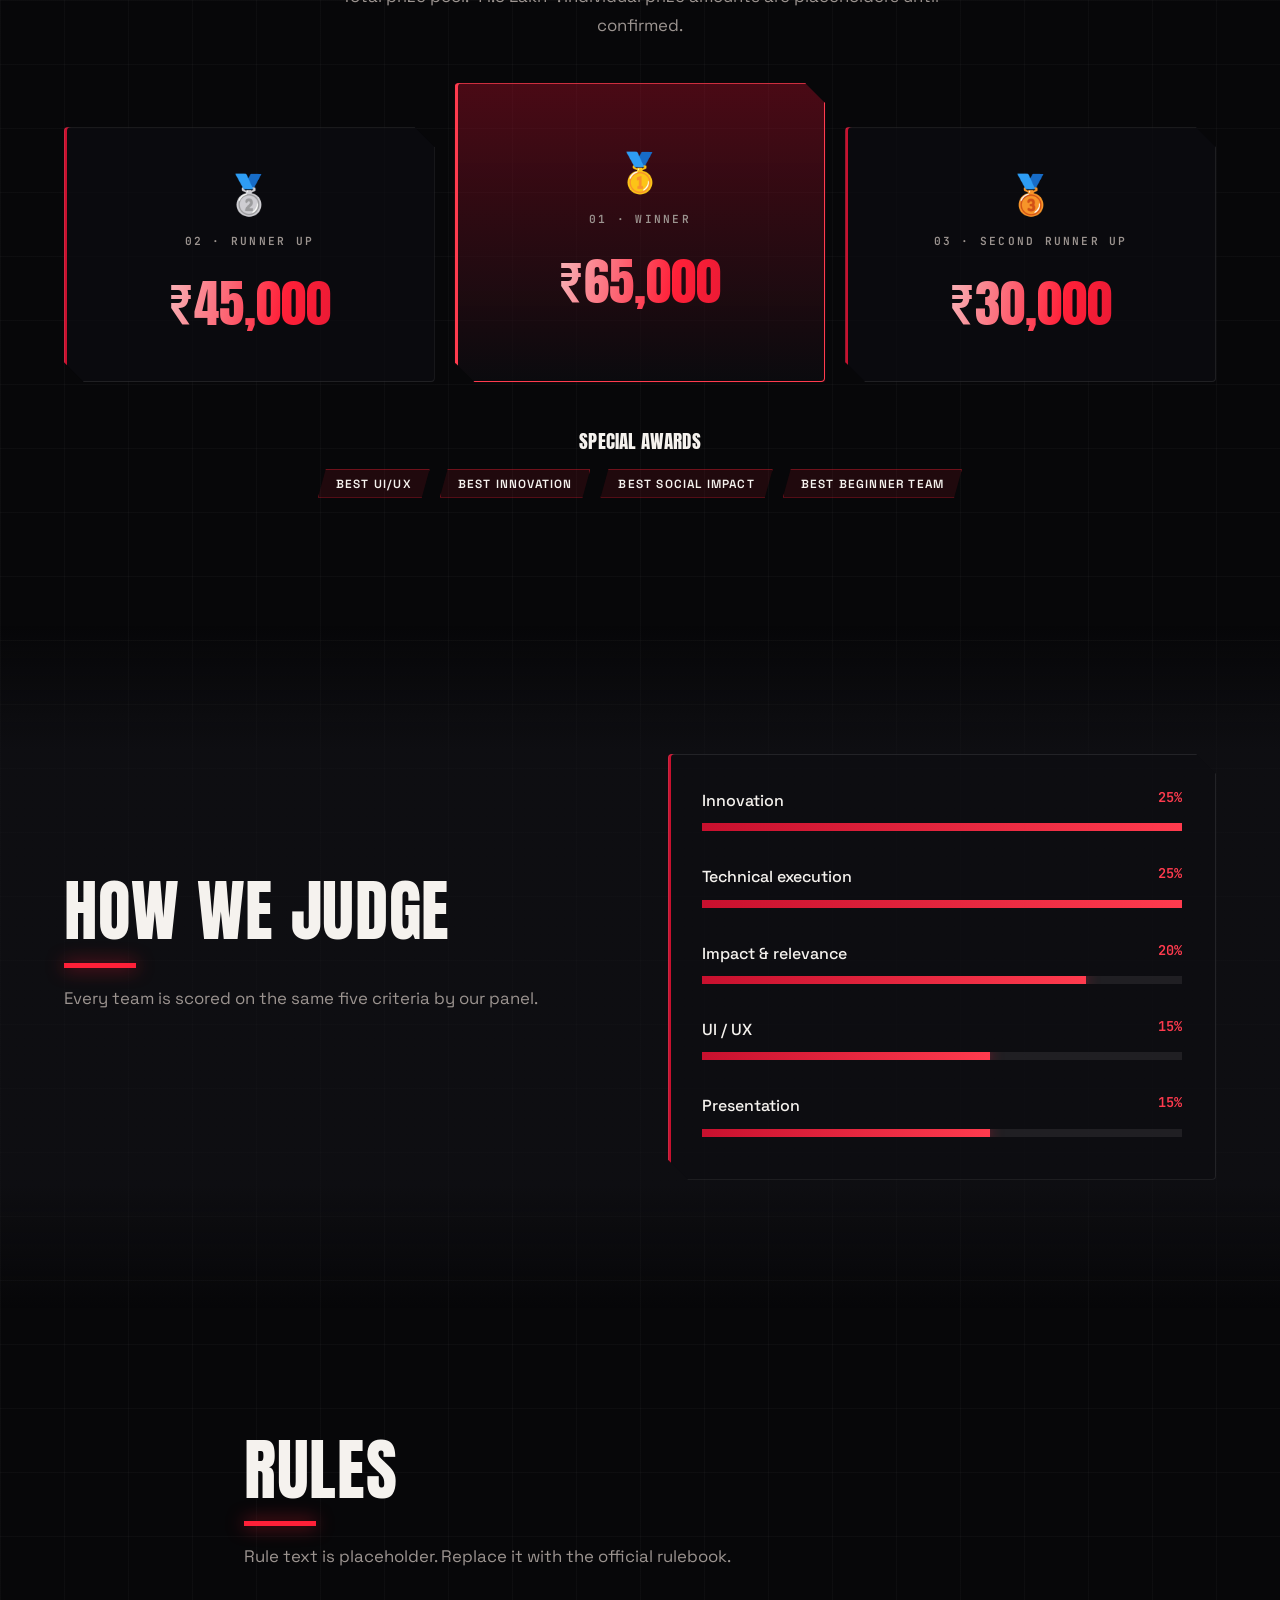
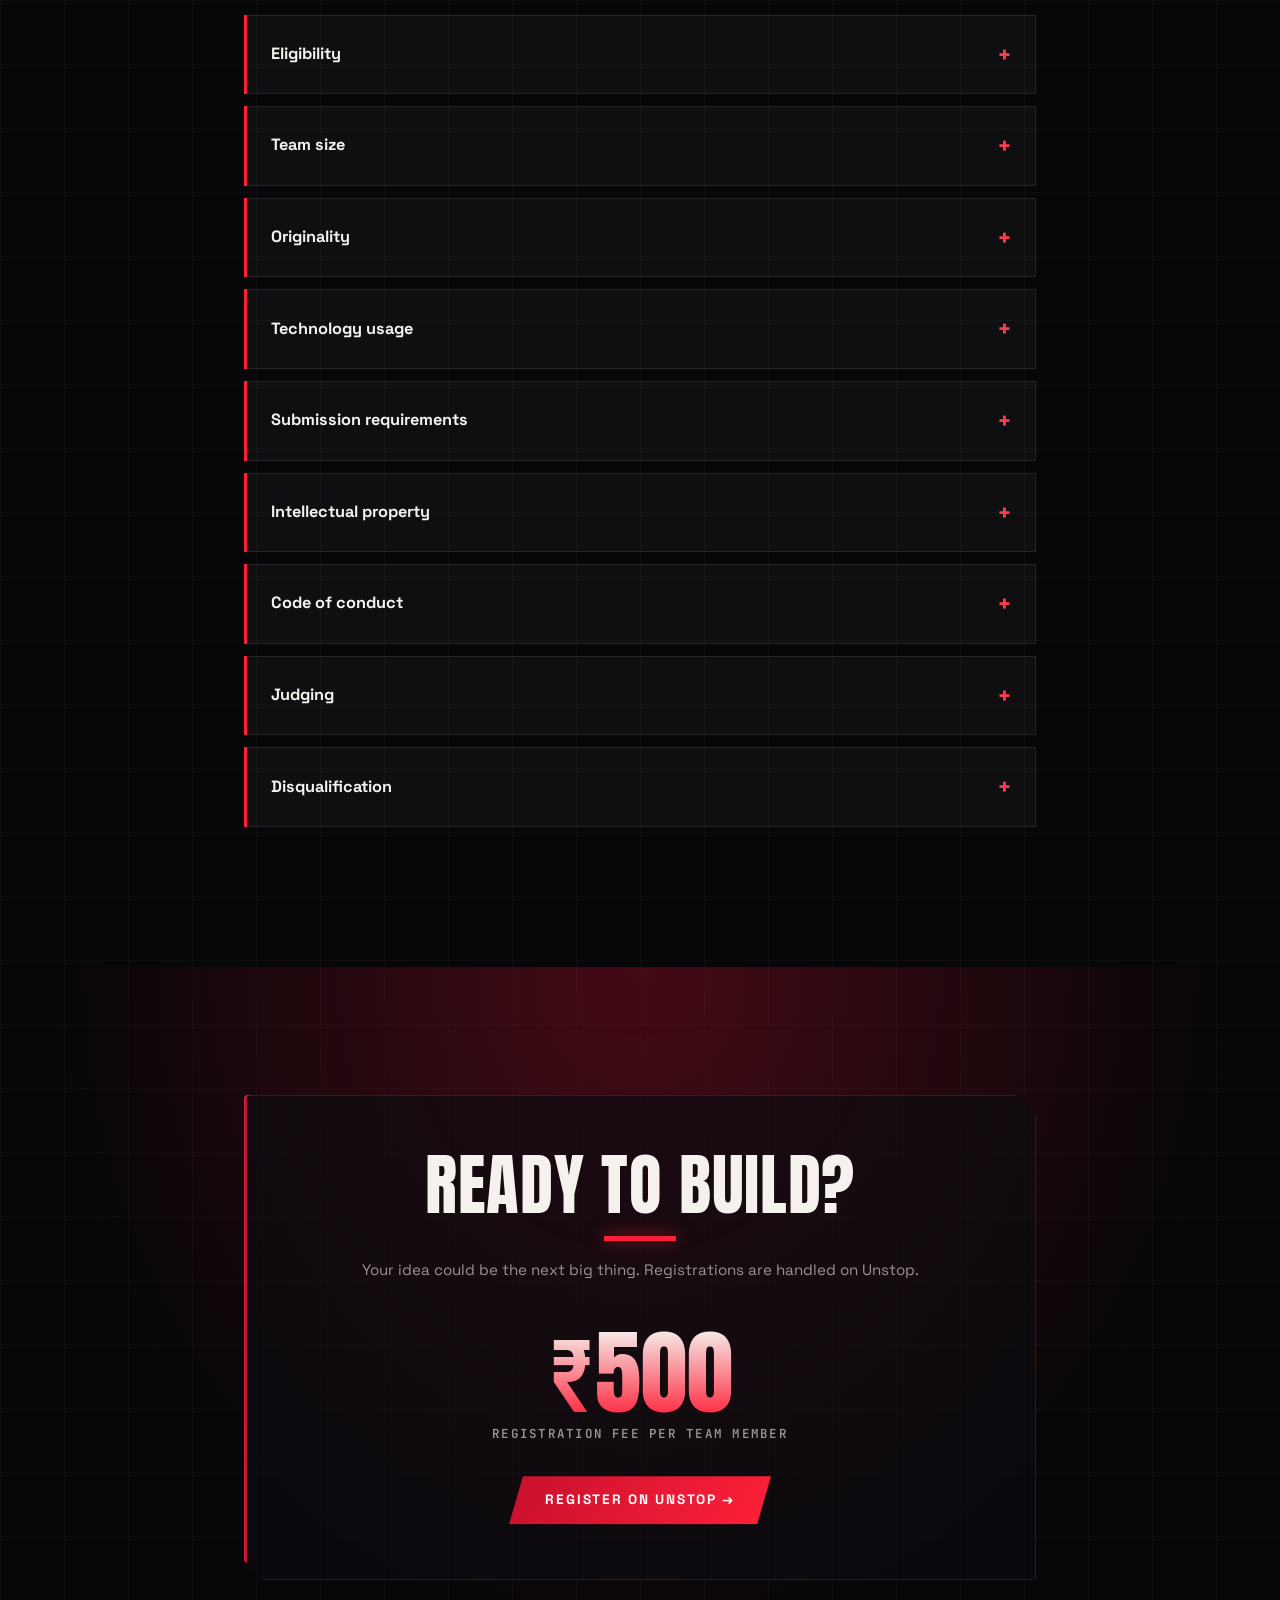
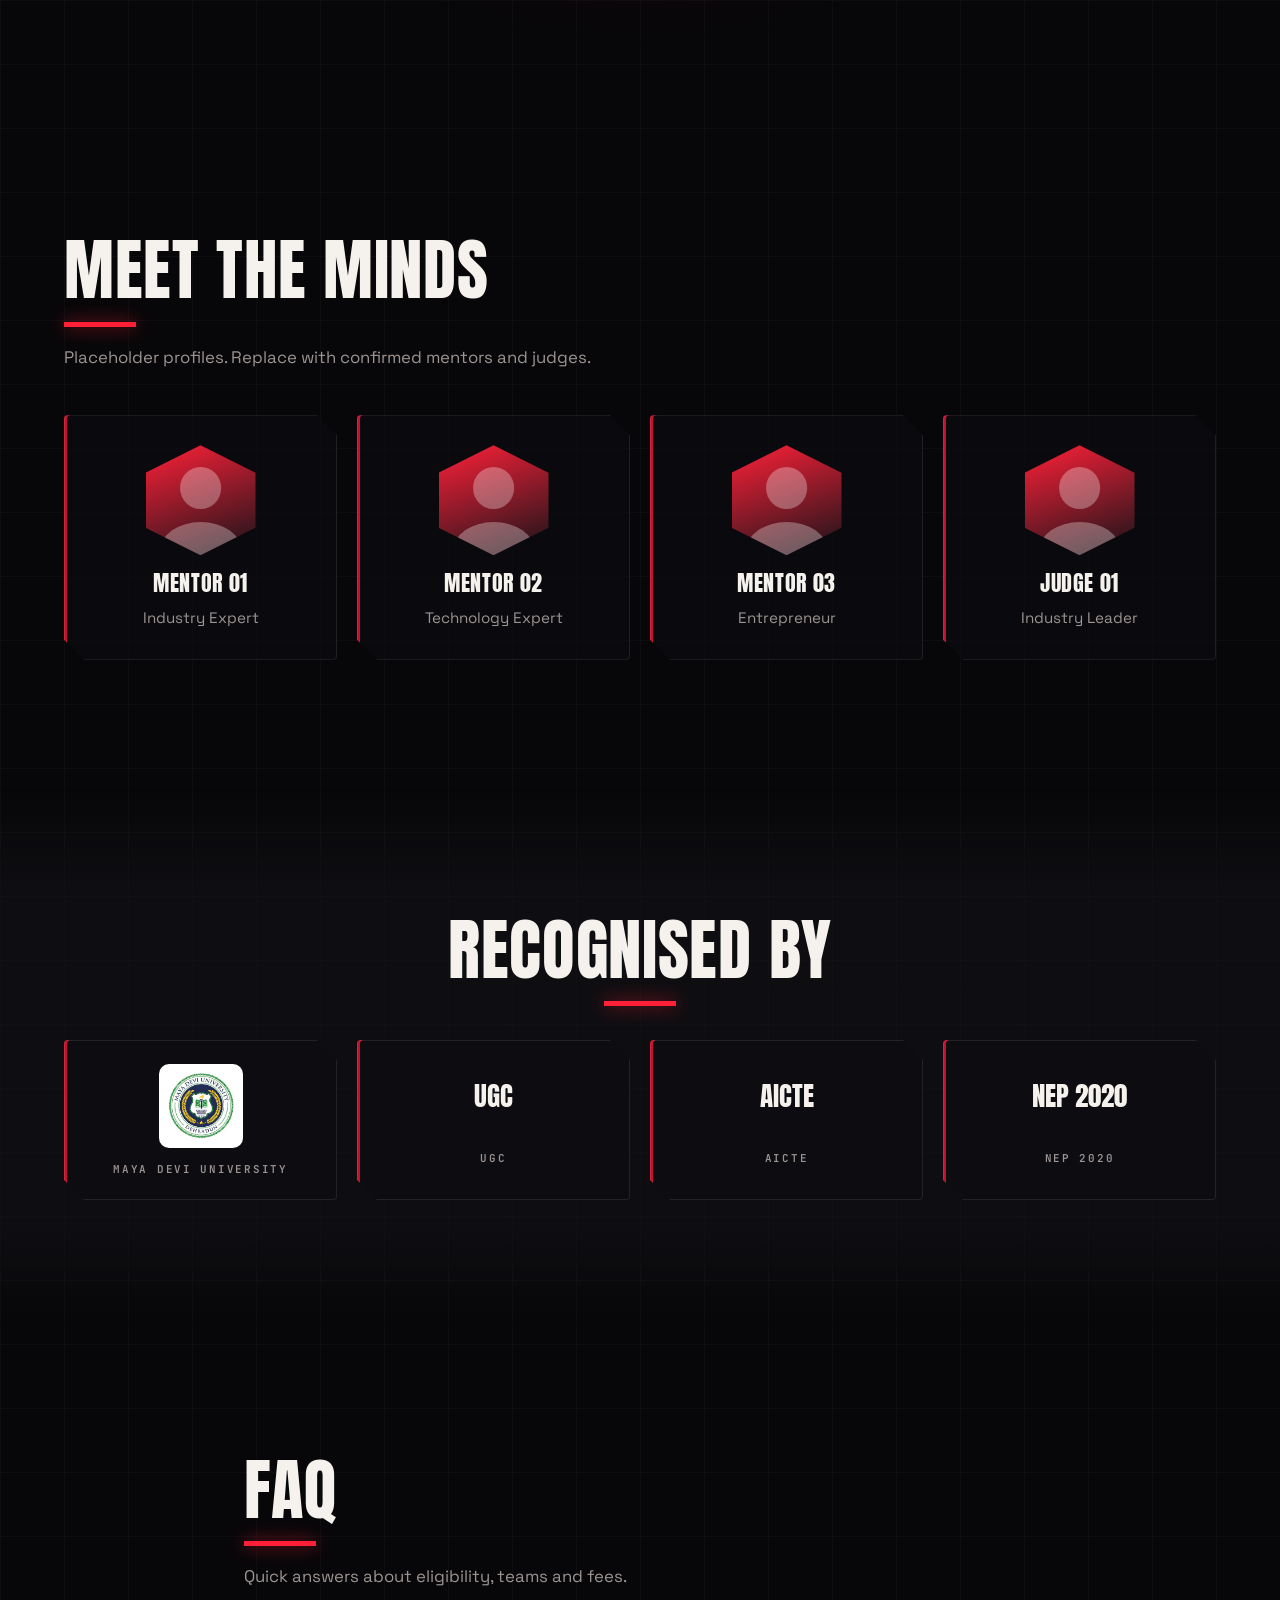
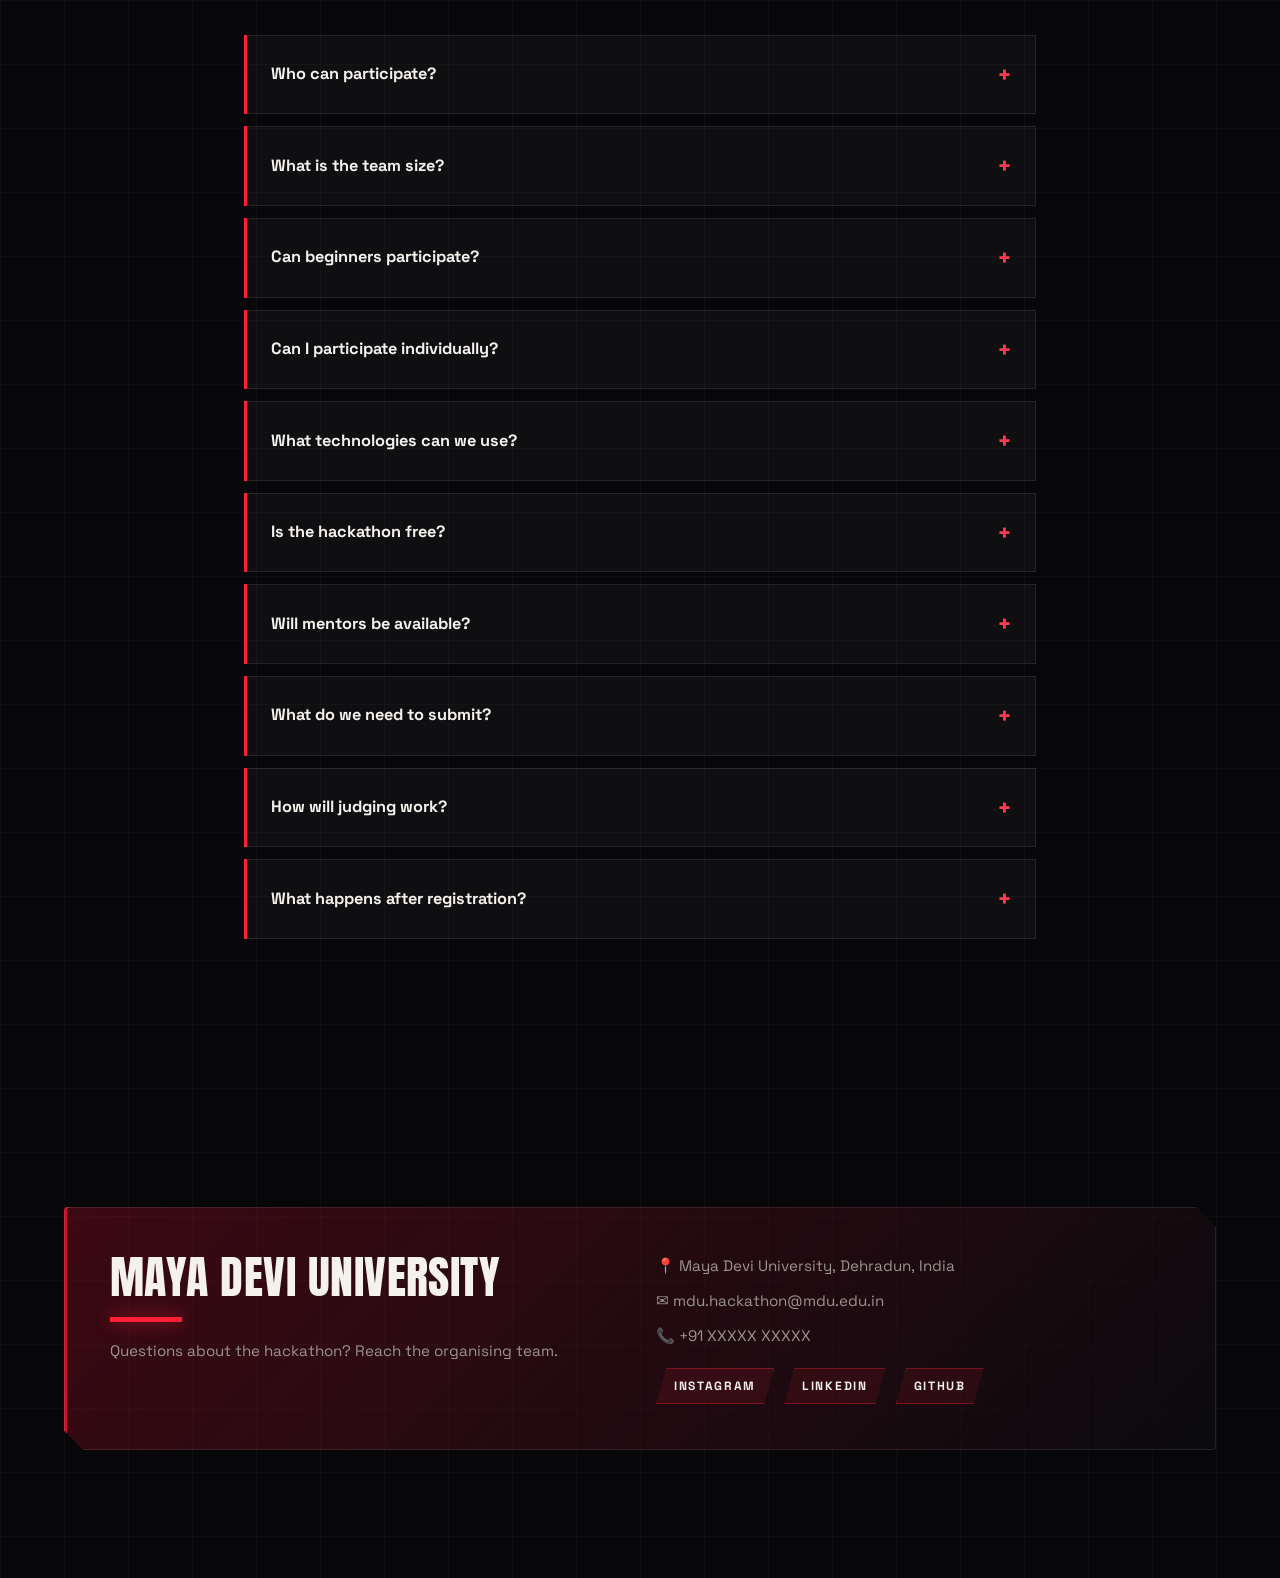
==== commit a9eee284: "Changes Co-authored-by: MaxBurn-09 <183086284+MaxBurn-09@users.noreply.github.com>" ====
--- a/public/site/index.html
+++ b/public/site/index.html
@@ -9,7 +9,7 @@
 <link rel="icon" href="logo.png">
 <link rel="preconnect" href="https://fonts.googleapis.com">
 <link rel="preconnect" href="https://fonts.gstatic.com" crossorigin>
-<link href="https://fonts.googleapis.com/css2?family=Space+Grotesk:wght@400;500;700&family=Bodoni+Moda:wght@700;800;900&display=swap" rel="stylesheet">
+<link href="https://fonts.googleapis.com/css2?family=Anton&family=JetBrains+Mono:wght@500;600;700&family=Space+Grotesk:wght@400;500;600;700&display=swap" rel="stylesheet">
 <link rel="stylesheet" href="style.css">
 </head>
 <body>
--- a/public/site/style.css
+++ b/public/site/style.css
@@ -1,124 +1,272 @@
-:root{color-scheme:dark;--bg:#060203;--bgc:6,2,3;--surface:#0F0508;--sf:15,5,8;--deep:#1A0509;--dp:26,5,9;--purple:#C8102E;--violet:#FF2A3D;--accent:#FF3B4E;--a:255,42,61;--a2:200,16,46;--ink:#F6EAE7;--ink-c:246,234,231;--gold:#FFC857;--white:#fff;--muted:#B09C9A;--line:rgba(255,42,61,.28);--glass:rgba(255,255,255,.045);--r:20px}
-[data-theme=light]{color-scheme:light;--bg:#F7F1EA;--bgc:247,241,234;--surface:#fff;--sf:255,255,255;--deep:#EBDDD3;--dp:235,221,211;--purple:#B3121F;--violet:#D61F2C;--accent:#B3121F;--a:214,31,44;--a2:179,18,31;--ink:#1A0A0C;--ink-c:26,10,12;--muted:#6B5558;--line:rgba(179,18,31,.25);--glass:rgba(255,255,255,.72)}
+/* ============================================================
+   ALGONEX 1.0 — PREMIUM DARK DESIGN SYSTEM
+   Sharp, aggressive, high-contrast. Red on near-black.
+   ============================================================ */
+
+:root{
+  color-scheme:dark;
+  --bg:#070709; --bgc:7,7,9;
+  --surface:#0D0D11; --sf:13,13,17;
+  --deep:#141419; --dp:20,20,25;
+  --purple:#C8102E; --violet:#FF2038; --accent:#FF3B4E;
+  --a:255,32,56; --a2:200,16,46;
+  --ink:#F5F2EE; --ink-c:245,242,238;
+  --gold:#FFC857; --white:#fff;
+  --muted:#9C9490;
+  --line:rgba(255,255,255,.09);
+  --line-red:rgba(255,32,56,.35);
+  --glass:rgba(255,255,255,.035);
+  --r:4px;
+  --disp:'Anton',Impact,sans-serif;
+  --body:'Space Grotesk',system-ui,sans-serif;
+  --mono:'JetBrains Mono',ui-monospace,Menlo,monospace;
+}
+[data-theme=light]{
+  color-scheme:light;
+  --bg:#F4F1EC; --bgc:244,241,236;
+  --surface:#FFFFFF; --sf:255,255,255;
+  --deep:#E7E1D8; --dp:231,225,216;
+  --purple:#B3121F; --violet:#D61F2C; --accent:#B3121F;
+  --a:214,31,44; --a2:179,18,31;
+  --ink:#171114; --ink-c:23,17,20;
+  --muted:#6E6064;
+  --line:rgba(23,17,20,.14);
+  --line-red:rgba(179,18,31,.35);
+  --glass:rgba(255,255,255,.7);
+}
+
 *{box-sizing:border-box;margin:0;padding:0}
-html{scroll-behavior:smooth;scroll-padding-top:80px}
-body{background:var(--bg);color:var(--ink);font:400 16px/1.6 'Space Grotesk',system-ui,sans-serif;overflow-x:hidden;background-image:linear-gradient(rgba(var(--a),.07) 1px,transparent 1px),linear-gradient(90deg,rgba(var(--a),.07) 1px,transparent 1px);background-size:56px 56px}
-h1,h2,h3,.logo,.big{font-family:'Bodoni Moda',Georgia,serif;line-height:1.05}
+html{scroll-behavior:smooth;scroll-padding-top:90px;-webkit-font-smoothing:antialiased}
+body{
+  background:var(--bg);color:var(--ink);
+  font:400 16px/1.65 var(--body);
+  overflow-x:hidden;
+  background-image:
+    radial-gradient(ellipse 90% 60% at 50% -10%,rgba(var(--a2),.14),transparent 60%),
+    linear-gradient(rgba(var(--ink-c),.028) 1px,transparent 1px),
+    linear-gradient(90deg,rgba(var(--ink-c),.028) 1px,transparent 1px);
+  background-size:auto,64px 64px,64px 64px;
+}
+h1,h2,h3,.logo,.big{font-family:var(--disp);font-weight:400;text-transform:uppercase;line-height:1;letter-spacing:.01em}
 a{color:inherit;text-decoration:none}
 button{font:inherit;color:inherit;cursor:pointer}
+img{max-width:100%}
+::selection{background:var(--violet);color:#fff}
 :focus-visible{outline:2px solid var(--accent);outline-offset:3px}
-.wrap{max-width:1180px;margin:auto;padding:0 22px}
-.narrow{max-width:820px}
+::-webkit-scrollbar{width:10px}
+::-webkit-scrollbar-track{background:var(--bg)}
+::-webkit-scrollbar-thumb{background:var(--deep);border:2px solid var(--bg);border-radius:6px}
+::-webkit-scrollbar-thumb:hover{background:var(--purple)}
+
+.wrap{max-width:1200px;margin:auto;padding:0 24px}
+.narrow{max-width:840px}
 .ctr{text-align:center;margin-inline:auto}
-.sec{padding:96px 0;position:relative}
-.alt{background:linear-gradient(180deg,transparent,rgba(var(--dp),.7),transparent)}
-.sec h2{font-size:clamp(2rem,5vw,3.6rem);margin-bottom:14px}
-.sub{color:var(--muted);max-width:560px;margin-bottom:44px}
-.grad{background:linear-gradient(100deg,var(--ink),var(--violet) 55%,var(--purple));-webkit-background-clip:text;background-clip:text;color:transparent}
-.split{display:grid;grid-template-columns:1fr 1fr;gap:48px;align-items:center}
-.grid{display:grid;gap:18px;grid-template-columns:repeat(auto-fit,minmax(250px,1fr))}
-.rv{opacity:0;transform:translateY(24px);transition:opacity .8s,transform .8s}
+.sec{padding:clamp(80px,10vw,128px) 0;position:relative}
+.alt{background:linear-gradient(180deg,transparent,rgba(var(--dp),.55) 18%,rgba(var(--dp),.55) 82%,transparent)}
+.sec h2{font-size:clamp(2.4rem,5.5vw,4.2rem);margin-bottom:16px}
+.sec h2::after{content:"";display:block;width:72px;height:5px;margin-top:18px;background:var(--violet);box-shadow:0 0 18px rgba(var(--a),.7)}
+.sec h2.ctr::after{margin-inline:auto}
+.sub{color:var(--muted);font-size:1.05rem;line-height:1.7;max-width:600px;margin-bottom:44px}
+.grad{background:linear-gradient(100deg,var(--ink) 10%,var(--violet) 60%,var(--purple));-webkit-background-clip:text;background-clip:text;color:transparent;padding-bottom:.08em}
+.split{display:grid;grid-template-columns:1fr 1fr;gap:56px;align-items:center}
+.grid{display:grid;gap:20px;grid-template-columns:repeat(auto-fit,minmax(260px,1fr))}
+.rv{opacity:0;transform:translateY(26px);transition:opacity .8s,transform .8s}
 .rv.in{opacity:1;transform:none}
 
-.btn{display:inline-block;padding:14px 28px;border-radius:99px;font-weight:700;letter-spacing:.04em;background:linear-gradient(120deg,var(--purple),var(--violet));border:1px solid transparent;box-shadow:0 10px 40px -10px var(--purple);transition:transform .25s,box-shadow .25s}
-.btn:hover{transform:translateY(-3px);box-shadow:0 16px 50px -8px var(--violet)}
-.btn.ghost{background:transparent;border-color:var(--line);box-shadow:none}
-.btn.ghost:hover{border-color:var(--accent);background:var(--glass)}
-.btn.sm{padding:9px 18px;font-size:.85rem}
+/* ===== BUTTONS — bevelled, loud ===== */
+.btn{
+  display:inline-block;position:relative;padding:16px 36px;
+  font:700 .85rem/1.2 var(--body);letter-spacing:.14em;text-transform:uppercase;white-space:nowrap;text-align:center;
+  color:#fff;background:linear-gradient(120deg,var(--purple),var(--violet));
+  clip-path:polygon(14px 0,100% 0,calc(100% - 14px) 100%,0 100%);
+  box-shadow:0 12px 44px -12px rgba(var(--a2),.8);
+  transition:transform .2s,box-shadow .25s,filter .25s,translate .2s;
+}
+.btn:hover{transform:translateY(-2px);filter:brightness(1.15);box-shadow:0 18px 56px -10px rgba(var(--a),.9)}
+.btn.ghost{background:rgba(var(--a),.1);color:var(--ink);box-shadow:inset 0 0 0 1px var(--line-red)}
+.btn.ghost:hover{background:rgba(var(--a),.22);box-shadow:inset 0 0 0 1px var(--accent)}
+.btn.sm{padding:10px 22px;font-size:.75rem;clip-path:polygon(10px 0,100% 0,calc(100% - 10px) 100%,0 100%)}
 .btn.ld{opacity:.7;pointer-events:none}
-
+.btn.ld::after{content:"";display:inline-block;width:14px;height:14px;margin-left:10px;border:2px solid #fff;border-top-color:transparent;border-radius:50%;vertical-align:-2px;animation:spin .7s linear infinite}
+
+/* ===== NAV ===== */
 .nav{position:fixed;inset:0 0 auto;z-index:50;padding:14px 0;transition:.3s}
 .nav.sc{padding:8px 0}
-.nb{display:flex;align-items:center;justify-content:space-between;gap:16px;position:relative;isolation:isolate;width:calc(100% - 24px);max-width:1080px;padding:8px 10px 8px 22px}
-.nb::before{content:"";position:absolute;inset:0;z-index:-1;border-radius:99px;background:rgba(var(--bgc),.72);border:1px solid var(--line);backdrop-filter:blur(16px);opacity:0;transition:.3s}
+.nb{display:flex;align-items:center;justify-content:space-between;gap:16px;position:relative;isolation:isolate;width:calc(100% - 24px);max-width:1120px;padding:8px 10px 8px 22px}
+.nb::before{content:"";position:absolute;inset:0;z-index:-1;background:rgba(var(--bgc),.78);border:1px solid var(--line);backdrop-filter:blur(18px);-webkit-backdrop-filter:blur(18px);clip-path:polygon(18px 0,100% 0,calc(100% - 18px) 100%,0 100%);opacity:0;transition:.3s}
 .nav.sc .nb::before{opacity:1}
-.logo{display:flex;flex-direction:column;font-size:1.5rem;font-weight:800}
-.logo b{font:700 .6rem 'Space Grotesk';letter-spacing:.32em;color:var(--accent)}
-#links{display:flex;gap:6px;list-style:none}
-#links a{display:block;padding:8px 13px;border-radius:99px;font-size:.8rem;font-weight:500;letter-spacing:.1em;color:var(--muted);text-transform:uppercase;transition:.25s}
-#links a:hover,#links a.act{color:var(--ink);background:rgba(var(--a),.14)}
+.logo{display:flex;align-items:center;gap:12px}
+.logo img{width:44px;height:44px;border-radius:50%;background:#fff;box-shadow:0 0 0 1px var(--line),0 0 24px -6px rgba(var(--a),.6)}
+.logo span{display:flex;flex-direction:column;font-size:.95rem;letter-spacing:.08em;line-height:1.15;max-width:150px}
+.logo b{font:700 .58rem var(--body);letter-spacing:.28em;color:var(--accent)}
+#links{display:flex;gap:4px;list-style:none}
+#links a{display:block;padding:9px 14px;font:600 .74rem var(--body);letter-spacing:.14em;text-transform:uppercase;color:var(--muted);transition:color .2s,background .2s;clip-path:polygon(8px 0,100% 0,calc(100% - 8px) 100%,0 100%)}
+#links a:hover,#links a.act{color:var(--ink);background:rgba(var(--a),.16)}
 #burger{display:none;background:none;border:0;width:40px;height:40px;position:relative;z-index:70}
-#burger span{position:absolute;left:8px;right:8px;height:2px;background:var(--ink);border-radius:2px;transition:.3s}
+#burger span{position:absolute;left:8px;right:8px;height:2px;background:var(--ink);transition:.3s}
 #burger span:first-child{top:15px}#burger span:last-child{top:23px}
 .nav.open #burger span:first-child{top:19px;transform:rotate(45deg)}
 .nav.open #burger span:last-child{top:19px;transform:rotate(-45deg)}
-
-.hero{position:relative;min-height:100vh;display:flex;align-items:center;padding:130px 0 70px;overflow:hidden}
+#tg{width:38px;height:38px;flex:none;border-radius:50%;border:1px solid var(--line);background:var(--glass);font-size:1.05rem;display:grid;place-items:center;transition:.3s}
+#tg:hover{border-color:var(--accent);box-shadow:0 0 20px -4px rgba(var(--a),.7)}
+
+/* ===== HERO ===== */
+.hero{position:relative;min-height:100vh;display:flex;align-items:center;padding:120px 0 80px;overflow:hidden}
 #fx{position:absolute;inset:0;width:100%;height:100%;pointer-events:none}
-.blob{position:absolute;border-radius:50%;filter:blur(90px);pointer-events:none}
-.b1{width:520px;height:520px;background:rgba(var(--a2),.45);top:-120px;left:-140px}
-.b2{width:420px;height:420px;background:rgba(var(--a),.25);bottom:-100px;right:-80px}
-.hero-in{position:relative;display:grid;grid-template-columns:1.15fr .85fr;gap:40px;align-items:center}
-.badge{display:inline-block;padding:7px 16px;border:1px solid var(--line);border-radius:99px;background:var(--glass);font-size:.72rem;letter-spacing:.2em;text-transform:uppercase;color:var(--accent);margin-bottom:22px}
-h1{font-size:clamp(2.6rem,6.5vw,5.2rem);font-weight:800;letter-spacing:-.02em;margin-bottom:22px}
-.lead{color:var(--muted);font-size:1.15rem;max-width:520px;margin-bottom:30px}
-.cta{display:flex;gap:14px;flex-wrap:wrap;margin-bottom:26px}
-.chips{display:flex;flex-wrap:wrap;gap:10px;list-style:none}
+.blob{position:absolute;border-radius:50%;filter:blur(110px);pointer-events:none}
+.b1{width:560px;height:560px;background:rgba(var(--a2),.4);top:-140px;left:-160px}
+.b2{width:460px;height:460px;background:rgba(var(--a),.22);bottom:-120px;right:-100px}
+.hero-in{position:relative;z-index:2;display:grid;grid-template-columns:1fr;justify-items:center;text-align:center;transform:translateY(calc(var(--hp,0)*-70px)) scale(calc(1 - var(--hp,0)*.12));opacity:calc(1 - var(--hp,0)*1.3)}
+.hero-in>div:first-child{display:flex;flex-direction:column;align-items:center}
+.hero-in .vis{order:-1;max-width:150px}
+.badge{display:inline-block;padding:8px 18px;border-left:3px solid var(--violet);background:rgba(var(--a),.1);font:600 .72rem var(--mono);letter-spacing:.22em;text-transform:uppercase;color:var(--accent);margin-bottom:26px}
+.badge::before{content:"● ";color:var(--violet);animation:flick 3s infinite}
+h1{font-size:clamp(3.4rem,11vw,9rem);margin-bottom:24px}
+.hero h1 .grad{display:inline-block;filter:drop-shadow(0 0 26px rgba(var(--a),.5));animation:flick 8s infinite}
+@keyframes flick{0%,18%,22%,62%,64%,100%{opacity:1}20%,63%{opacity:.4}21%{opacity:.9}}
+.h1s{display:block;margin-top:clamp(14px,2.4vw,28px);font:600 clamp(.85rem,2vw,1.5rem) var(--body);letter-spacing:.34em;color:var(--accent);text-transform:uppercase}
+.lead{color:var(--muted);font-size:1.15rem;line-height:1.75;max-width:580px;margin:0 auto 32px}
+.cta{display:flex;gap:16px;flex-wrap:wrap;justify-content:center;align-items:stretch;margin-bottom:28px}
+.chips{display:flex;flex-wrap:wrap;gap:10px;justify-content:center;list-style:none}
 .chips.ctr{justify-content:center}
-.chips li{padding:6px 14px;border:1px solid var(--line);border-radius:99px;font-size:.78rem;letter-spacing:.06em;text-transform:uppercase;background:var(--glass)}
-.cd{display:flex;gap:10px;margin-top:34px}
-.cd div{flex:1;max-width:100px;text-align:center;padding:12px 6px;border-radius:16px;background:var(--glass);border:1px solid var(--line);backdrop-filter:blur(10px)}
-.cd b{display:block;font:800 2rem 'Bodoni Moda';font-variant-numeric:tabular-nums}
-.cd small{color:var(--muted);font-size:.65rem;letter-spacing:.16em;text-transform:uppercase}
-.live{font:800 1.6rem 'Bodoni Moda';color:var(--accent)}
-
-.vis{position:relative;aspect-ratio:1;width:100%;max-width:460px;margin:auto;display:grid;place-items:center}
-.ring{position:absolute;border:1px dashed var(--line);border-radius:50%;animation:spin 26s linear infinite}
-.r1{inset:0}.r2{inset:11%;animation-direction:reverse;border-style:solid;border-color:rgba(var(--a),.35)}.r3{inset:22%;animation-duration:12s}
+.chips li{padding:7px 18px;background:rgba(var(--a),.1);box-shadow:inset 0 0 0 1px var(--line-red);clip-path:polygon(8px 0,100% 0,calc(100% - 8px) 100%,0 100%);font:600 .74rem var(--body);letter-spacing:.1em;text-transform:uppercase}
+.cd{display:flex;gap:12px;justify-content:center;margin-top:42px}
+.cd div{flex:1;min-width:88px;max-width:112px;text-align:center;padding:16px 10px 14px;background:rgba(var(--sf),.7);box-shadow:inset 0 -3px 0 var(--violet),inset 0 0 0 1px var(--line)}
+.cd b{display:block;font:400 2.1rem/1.1 var(--disp);font-variant-numeric:tabular-nums}
+.cd small{display:block;margin-top:7px;color:var(--muted);font:600 .6rem var(--mono);letter-spacing:.2em;text-transform:uppercase}
+.live{font:400 1.6rem var(--disp);color:var(--accent);text-transform:uppercase}
+
+.vis{position:relative;aspect-ratio:1;width:100%;max-width:460px;margin:auto;display:grid;place-items:center;translate:0 calc(var(--sy,0)*-.12px)}
+.ring{position:absolute;border:1px dashed var(--line-red);border-radius:50%;animation:spin 26s linear infinite}
+.r1{inset:0}.r2{inset:11%;animation-direction:reverse;border-style:solid;border-color:rgba(var(--a),.3)}.r3{inset:22%;animation-duration:12s}
 .ring::after{content:"";position:absolute;top:-5px;left:50%;width:10px;height:10px;border-radius:50%;background:var(--accent);box-shadow:0 0 16px var(--accent)}
-.core{width:44%;aspect-ratio:1;border-radius:28px;display:grid;place-items:center;font:800 2.6rem 'Bodoni Moda';background:linear-gradient(135deg,rgba(var(--a2),.9),rgba(var(--dp),.95));border:1px solid var(--accent);box-shadow:0 0 90px rgba(var(--a2),.6),inset 0 0 30px rgba(var(--a),.3);transform:rotate(-8deg);animation:float 5s ease-in-out infinite}
-.code{position:absolute;font:12px ui-monospace,Menlo,monospace;padding:8px 12px;border-radius:10px;background:rgba(var(--sf),.85);border:1px solid var(--line);color:var(--accent);animation:float 6s ease-in-out infinite;backdrop-filter:blur(6px)}
+.core{width:84%;aspect-ratio:1;border-radius:50%;display:grid;place-items:center;box-shadow:0 0 90px rgba(var(--a),.45),0 0 0 8px rgba(var(--a),.1);animation:float 5s ease-in-out infinite}
+.core img{width:100%;height:auto;border-radius:50%;display:block}
+.code{position:absolute;font:11px var(--mono);padding:8px 12px;background:rgba(var(--sf),.9);box-shadow:inset 0 0 0 1px var(--line-red);color:var(--accent);animation:float 6s ease-in-out infinite}
+.hero-in .code{display:none}
 @keyframes spin{to{transform:rotate(360deg)}}
 @keyframes float{50%{translate:0 -14px}}
 
-.stats{border-block:1px solid var(--line);background:rgba(var(--sf),.6)}
+/* decorative creature arms + eyes (kept subtle) */
+.arm{position:absolute;width:min(40vw,460px);bottom:-4%;z-index:1;pointer-events:none;filter:drop-shadow(0 0 7px rgba(var(--a),.8));animation:reach 7s ease-in-out infinite;opacity:calc((1 - var(--hp,0)*1.2)*.8)}
+.arm.l{left:-7%}.arm.r{right:-7%;transform:scaleX(-1);animation-delay:-3s}
+@keyframes reach{50%{translate:14px -12px;rotate:-2deg}}
+.eyes{position:absolute;display:flex;gap:16px;z-index:1;pointer-events:none;animation:blink 7s infinite}
+.eyes i{width:13px;height:6px;border-radius:50%;background:var(--violet);box-shadow:0 0 14px 4px rgba(var(--a),.9)}
+@keyframes blink{0%,44%,48%,100%{opacity:1}45%,47%{opacity:0}}
+.vine{position:fixed;top:0;height:100%;width:48px;z-index:2;pointer-events:none;opacity:.55}
+.vine.l{left:0}.vine.r{right:0}
+.vine path{fill:none;stroke:var(--violet);stroke-width:2.5;stroke-linecap:round;stroke-dasharray:1;stroke-dashoffset:calc(1 - var(--sp,0))}
+
+/* ===== MARQUEE ===== */
+.mq{overflow:hidden;padding:22px 0;border-block:1px solid var(--line);font:400 clamp(2.2rem,6.5vw,4.6rem)/1.1 var(--disp);text-transform:uppercase;white-space:nowrap;background:rgba(var(--sf),.4)}
+.mq div{width:max-content}
+.mq .r1{color:transparent;-webkit-text-stroke:1px rgba(var(--a),.6);transform:translateX(calc(var(--sy,0)*-.4px))}
+.mq .r2{background:linear-gradient(90deg,var(--purple),var(--accent),var(--gold));-webkit-background-clip:text;background-clip:text;color:transparent;transform:translateX(calc(-70% + var(--sy,0)*.4px))}
+
+/* ===== STATS ===== */
+.stats{border-bottom:1px solid var(--line);background:rgba(var(--sf),.55)}
 #stats{display:grid;grid-template-columns:repeat(4,1fr)}
-.stat{padding:40px 10px;text-align:center;border-right:1px solid var(--line)}
+.stat{padding:44px 10px;text-align:center;border-right:1px solid var(--line)}
 .stat:last-child{border:0}
-.stat b{display:block;font:800 clamp(2rem,5vw,3.6rem) 'Bodoni Moda'}
-.stat span{color:var(--muted);font-size:.8rem;letter-spacing:.16em;text-transform:uppercase}
-
-.card{position:relative;overflow:hidden;background:var(--glass);border:1px solid var(--line);border-radius:var(--r);padding:26px;backdrop-filter:blur(12px);transition:transform .35s,border-color .35s,box-shadow .35s,opacity .8s}
-.card::before{content:"";position:absolute;inset:0;pointer-events:none;opacity:0;transition:.3s;background:radial-gradient(260px circle at var(--x,50%) var(--y,50%),rgba(var(--a),.22),transparent 70%)}
+.stat b{display:block;font:400 clamp(2.4rem,5vw,3.8rem)/1 var(--disp);background:linear-gradient(180deg,var(--ink),rgba(var(--ink-c),.65));-webkit-background-clip:text;background-clip:text;color:transparent}
+.stat span{display:block;margin-top:8px;color:var(--muted);font:600 .72rem var(--mono);letter-spacing:.2em;text-transform:uppercase}
+
+/* ===== STORY SCRUB ===== */
+.story{height:260vh;position:relative}
+.story .sticky{position:sticky;top:0;height:100vh;display:grid;place-items:center;overflow:hidden;perspective:900px}
+.story .sticky::before{content:"";position:absolute;inset:0;background:radial-gradient(circle,rgba(var(--a2),.32),transparent 70%);opacity:var(--p,0)}
+.sghost{position:absolute;font:400 clamp(3rem,11vw,11rem)/1 var(--disp);text-transform:uppercase;color:transparent;-webkit-text-stroke:2px rgba(var(--a),.3);transform:rotateX(calc(var(--p,0)*180deg));white-space:nowrap;user-select:none}
+#storyText{position:relative;max-width:920px;padding:0 24px;font:400 clamp(1.7rem,4.6vw,3.4rem)/1.15 var(--disp);text-transform:uppercase;text-align:center}
+.sw{display:inline-block;opacity:.14;transition:opacity .35s,text-shadow .35s,color .35s}
+.sw.on{opacity:1}.sw.hot{color:var(--violet);text-shadow:0 0 20px rgba(var(--a),.8)}
+
+/* ===== CARDS — angular lab panels ===== */
+.card{
+  position:relative;overflow:hidden;padding:30px;
+  background:rgba(var(--sf),.65);border-radius:var(--r);
+  clip-path:polygon(0 0,calc(100% - 20px) 0,100% 20px,100% 100%,20px 100%,0 calc(100% - 20px));
+  box-shadow:inset 0 0 0 1px var(--line),inset 3px 0 0 var(--purple);
+  transition:transform .35s,box-shadow .35s,opacity .8s;
+}
+.card::before{content:"";position:absolute;inset:0;pointer-events:none;opacity:0;transition:.3s;background:radial-gradient(280px circle at var(--x,50%) var(--y,50%),rgba(var(--a),.18),transparent 70%)}
 .card:hover::before{opacity:1}
-a.card:hover,.grid>.card:hover{transform:translateY(-6px);border-color:var(--accent);box-shadow:0 20px 60px -20px var(--purple)}
-.card .n{color:var(--accent);font:700 .8rem 'Bodoni Moda'}
-.card .ic{font-size:1.8rem;margin:10px 0}
-.card h3{font-size:1.25rem;margin-bottom:8px}
+.grid>.card:hover,.card:hover{transform:translateY(-5px);box-shadow:inset 0 0 0 1px var(--accent),inset 3px 0 0 var(--accent),0 22px 50px -24px rgba(var(--a),.6)}
+.card .n{display:inline-block;align-self:flex-start;width:max-content;background:var(--purple);color:#fff;padding:3px 10px;font:700 .68rem var(--mono);letter-spacing:.2em}
+.card .ic{font-size:1.9rem;margin:12px 0}
+.card h3{font-size:1.35rem;margin-bottom:10px;letter-spacing:.03em}
 .card p{color:var(--muted);font-size:.95rem}
 .card .ar{position:absolute;right:22px;bottom:18px;color:var(--accent);transition:.3s}
 .card:hover .ar{transform:translateX(6px)}
-.dt small{color:var(--accent);letter-spacing:.14em;text-transform:uppercase;font-size:.7rem}
-.dt h3{font-size:1.6rem;margin:6px 0 0}
-
-.flow{display:flex;flex-direction:column;gap:6px;padding:32px}
-.flow div{display:flex;align-items:center;gap:16px;padding:12px 16px;border-radius:14px;border:1px solid var(--line);font:700 1.1rem 'Bodoni Moda';letter-spacing:.08em;animation:glow 5s infinite;animation-delay:calc(var(--i)*1s)}
+.dt small{color:var(--accent);font:600 .68rem var(--mono);letter-spacing:.18em;text-transform:uppercase}
+.dt h3{font-size:1.5rem;margin:8px 0 0}
+
+/* ===== FLOW ===== */
+.flow{display:flex;flex-direction:column;gap:6px;padding:34px}
+.flow div{display:flex;align-items:center;gap:16px;padding:13px 18px;box-shadow:inset 0 0 0 1px var(--line);font:400 1.15rem var(--disp);letter-spacing:.1em;text-transform:uppercase;animation:glow 5s infinite;animation-delay:calc(var(--i)*1s)}
 .flow i{font-style:normal;color:var(--accent);text-align:center;line-height:1;opacity:.6}
-@keyframes glow{0%,20%,100%{background:transparent}8%{background:rgba(var(--a2),.35);box-shadow:0 0 30px rgba(var(--a),.4)}}
-
+@keyframes glow{0%,20%,100%{background:transparent}8%{background:rgba(var(--a2),.3);box-shadow:inset 0 0 0 1px var(--line),0 0 30px rgba(var(--a),.35)}}
+
+/* ===== STEPS ===== */
 .steps{list-style:none;display:grid;grid-template-columns:repeat(7,1fr);margin:40px 0 90px}
 .steps li{position:relative;padding-top:30px;border-top:2px solid rgba(var(--ink-c),.1);color:var(--muted);font-size:.85rem;text-transform:uppercase;letter-spacing:.06em;transition:.6s}
 .steps li::before{content:"";position:absolute;top:-7px;left:0;width:12px;height:12px;border-radius:50%;background:var(--bg);border:2px solid rgba(var(--sf),.25);transition:.6s}
-.steps b{display:block;font:800 1.7rem 'Bodoni Moda';color:rgba(var(--sf),.2);transition:.6s}
-.steps li.in{border-color:var(--violet);color:#fff}
+.steps b{display:block;font:400 1.7rem var(--disp);color:rgba(var(--sf),.2);transition:.6s}
+.steps li.in{border-color:var(--violet);color:var(--ink)}
 .steps li.in::before{background:var(--accent);border-color:var(--accent);box-shadow:0 0 18px var(--accent)}
 .steps li.in b{color:var(--accent)}
 
-.prz{display:grid;grid-template-columns:repeat(3,1fr);gap:18px;align-items:end}
-.pz{text-align:center;padding:34px 20px}
-.pz b{display:block;font:800 clamp(2rem,4vw,3rem) 'Bodoni Moda';margin-top:10px}
-.pz.first{padding:56px 20px;border-color:var(--accent);background:linear-gradient(180deg,rgba(var(--a2),.3),var(--glass));box-shadow:0 0 80px -20px var(--purple)}
-.pz .medal{font-size:2.2rem}
-
-.judge{padding:32px;display:grid;gap:22px}
-.jr div{display:flex;justify-content:space-between;font-weight:500;margin-bottom:8px}
-.bar{height:8px;background:rgba(var(--ink-c),.08);border-radius:9px;overflow:hidden}
-.bar i{display:block;height:100%;width:0;border-radius:9px;background:linear-gradient(90deg,var(--purple),var(--accent));transition:width 1.4s cubic-bezier(.2,.8,.2,1)}
+/* ===== THEMES ===== */
+.tsplit{display:grid;grid-template-columns:.9fr 1.1fr;gap:56px}
+.tside{position:sticky;top:110px;align-self:start}
+.orb{margin-top:10px;width:min(300px,100%);aspect-ratio:1;position:relative;display:grid;place-items:center;text-align:center;border-radius:50%;background:radial-gradient(circle,rgba(var(--a2),.4),transparent 70%)}
+.orb::before{content:"";position:absolute;inset:0;border-radius:50%;border:2px solid transparent;border-top-color:var(--accent);border-right-color:var(--violet);transform:rotate(calc(var(--sy,0)*.25deg))}
+.orb span{display:block;font-size:5rem;line-height:1.2}
+.orb b{font:600 .85rem var(--mono);letter-spacing:.24em;color:var(--accent)}
+.orb span.pop{animation:pop .5s cubic-bezier(.2,1.4,.4,1)}
+@keyframes pop{from{transform:scale(.4) rotate(-30deg);opacity:0}}
+.tlist{display:grid;gap:24px}
+.tlist .card{min-height:230px;padding:34px;display:flex;flex-direction:column;justify-content:center;opacity:.35;transform:scale(.96)}
+.tlist .card.on{opacity:1;transform:none;box-shadow:inset 0 0 0 1px var(--accent),inset 3px 0 0 var(--accent),0 20px 70px -25px rgba(var(--a2),.8)}
+.tlist .card h3{font-size:1.8rem}
+
+/* ===== ROADMAP TIMELINE ===== */
+.dl{font:600 1rem var(--mono);letter-spacing:.5em;color:var(--accent);margin:48px 0 6px;text-transform:uppercase}
+.dl small{display:block;letter-spacing:.16em;font-size:.72rem;color:var(--muted);margin-top:6px}
+.rm{position:relative;margin:20px 0 44px}
+.rm svg{position:absolute;left:0;top:0;overflow:visible;pointer-events:none}
+.rm .bg{fill:none;stroke:rgba(var(--ink-c),.2);stroke-width:2}
+.rm .fg{fill:none;stroke:var(--violet);stroke-width:3;stroke-linecap:round}
+.rm .head{position:absolute;left:0;top:0;width:16px;height:16px;margin:-8px;border-radius:50%;background:var(--violet);border:3px solid #fff;box-shadow:0 0 0 5px rgba(var(--a),.4),0 0 24px 8px var(--violet);opacity:0;pointer-events:none;will-change:transform}
+.tn{position:absolute;width:0;height:0}
+.tn::before{content:"";position:absolute;left:-8px;top:-8px;width:16px;height:16px;border-radius:50%;background:var(--bg);border:2px solid rgba(var(--ink-c),.5);transition:.4s}
+.tn.on::before{background:var(--violet);border-color:#fff;box-shadow:0 0 18px var(--violet)}
+.tn.key::before{width:22px;height:22px;left:-11px;top:-11px;border-color:var(--gold)}
+.tn.key.on::before{background:var(--gold);box-shadow:0 0 26px var(--gold)}
+.tt{position:absolute;bottom:16px;left:50%;transform:translateX(-50%);white-space:nowrap;font:600 .76rem var(--mono);letter-spacing:.16em;color:var(--muted);transition:.4s}
+.tl{position:absolute;top:18px;left:50%;transform:translateX(-50%);width:140px;text-align:center;font-size:.8rem;line-height:1.3;color:var(--muted);transition:.4s}
+.tn.on .tt{color:var(--accent)}.tn.on .tl{color:var(--ink)}
+
+/* ===== PRIZES ===== */
+.prz{display:grid;grid-template-columns:repeat(3,1fr);gap:20px;align-items:end}
+.pz{text-align:center;padding:36px 20px}
+.pz b{display:block;font:400 clamp(2.2rem,4vw,3.2rem) var(--disp);margin-top:12px}
+.pz small{font:600 .7rem var(--mono);letter-spacing:.2em;text-transform:uppercase;color:var(--muted)}
+.pz.first{padding:58px 20px;background:linear-gradient(180deg,rgba(var(--a2),.35),rgba(var(--sf),.65));box-shadow:inset 0 0 0 1px var(--accent),inset 3px 0 0 var(--accent),0 0 90px -20px rgba(var(--a2),.9)}
+.pz .medal{font-size:2.4rem}
+
+/* ===== JUDGING ===== */
+.judge{padding:34px;display:grid;gap:24px}
+.jr div{display:flex;justify-content:space-between;font-weight:500;margin-bottom:9px}
+.jr div span:last-child{font:600 .85rem var(--mono);color:var(--accent)}
+.bar{height:8px;background:rgba(var(--ink-c),.08);overflow:hidden}
+.bar i{display:block;height:100%;width:0;background:linear-gradient(90deg,var(--purple),var(--accent));box-shadow:0 0 14px rgba(var(--a),.6);transition:width 1.4s cubic-bezier(.2,.8,.2,1)}
 .judge.in .bar i{width:var(--w)}
 
-.acc{border:1px solid var(--line);border-radius:16px;background:var(--glass);margin-bottom:12px;transition:.3s}
-.acc.open{border-color:var(--accent);background:rgba(var(--a2),.1)}
-.acc button{width:100%;display:flex;justify-content:space-between;align-items:center;gap:14px;padding:20px 24px;background:none;border:0;text-align:left;font-weight:700;font-size:1.05rem}
+/* ===== ACCORDIONS ===== */
+.acc{border-left:3px solid var(--violet);background:var(--glass);box-shadow:inset 0 0 0 1px var(--line);margin-bottom:12px;transition:.3s}
+.acc.open{box-shadow:inset 0 0 0 1px var(--accent);background:rgba(var(--a2),.12)}
+.acc button{width:100%;display:flex;justify-content:space-between;align-items:center;gap:14px;padding:20px 24px;background:none;border:0;text-align:left;font-weight:700;font-size:1.02rem}
 .acc i{font-style:normal;font-size:1.5rem;color:var(--accent);transition:.3s}
 .acc.open i{transform:rotate(45deg)}
 .acc .b{display:grid;grid-template-rows:0fr;transition:grid-template-rows .35s}
@@ -126,274 +274,115 @@
 .acc .b>div{overflow:hidden}
 .acc p{padding:0 24px 22px;color:var(--muted)}
 
-.reg-sec{background:radial-gradient(ellipse at 50% 0,rgba(var(--a2),.3),transparent 65%)}
+/* ===== REGISTRATION CTA ===== */
+.reg-sec{background:radial-gradient(ellipse at 50% 0,rgba(var(--a2),.32),transparent 65%)}
+.cta-card{padding:56px 28px}
+.fee{margin:0 0 30px}
+.fee b{display:block;font:400 clamp(3.4rem,10vw,5.8rem)/1 var(--disp);background:linear-gradient(180deg,var(--ink),var(--violet));-webkit-background-clip:text;background-clip:text;color:transparent}
+.fee span{color:var(--muted);font:600 .78rem var(--mono);letter-spacing:.18em;text-transform:uppercase}
+
+/* ===== FORM ===== */
 .form{display:grid;grid-template-columns:1fr 1fr;gap:18px;padding:34px}
-.form label{display:block;font-size:.8rem;letter-spacing:.08em;text-transform:uppercase;color:var(--muted);margin-bottom:6px}
+.form label{display:block;font:600 .76rem var(--mono);letter-spacing:.12em;text-transform:uppercase;color:var(--muted);margin-bottom:6px}
 .form .f{position:relative}.form .full,.form .btn{grid-column:1/-1}
-.form input,.form select,.form textarea{width:100%;padding:13px 15px;border-radius:12px;background:rgba(var(--bgc),.7);border:1px solid var(--line);color:var(--ink);font:inherit;transition:.25s}
+.form input,.form select,.form textarea{width:100%;padding:13px 15px;background:rgba(var(--bgc),.7);border:1px solid var(--line);color:var(--ink);font:inherit;transition:.25s}
 .form input:focus,.form select:focus,.form textarea:focus{outline:0;border-color:var(--accent);box-shadow:0 0 0 3px rgba(var(--a),.25)}
 .form textarea{min-height:110px;resize:vertical}
 .f.bad input,.f.bad select,.f.bad textarea{border-color:#f87171}
 .err{display:block;color:#f87171;font-size:.78rem;min-height:1em;margin-top:4px}
 .chk{display:flex!important;gap:10px;align-items:center;text-transform:none!important;letter-spacing:0!important;font-size:.95rem!important;color:var(--ink)!important}
 .chk input{width:auto}
-.btn.ld::after{content:"";display:inline-block;width:14px;height:14px;margin-left:10px;border:2px solid #fff;border-top-color:transparent;border-radius:50%;vertical-align:-2px;animation:spin .7s linear infinite}
-
+
+/* ===== PEOPLE / PARTNERS ===== */
 .person{text-align:center}
-.av{width:110px;height:110px;border-radius:50%;margin:0 auto 16px;position:relative;overflow:hidden;background:linear-gradient(160deg,var(--purple),var(--deep));border:1px solid var(--line)}
-.av::before,.av::after{content:"";position:absolute;left:50%;transform:translateX(-50%);background:rgba(var(--sf),.25)}
+.av{width:110px;height:110px;margin:0 auto 18px;position:relative;overflow:hidden;background:linear-gradient(160deg,var(--violet),var(--deep));clip-path:polygon(50% 0,100% 25%,100% 75%,50% 100%,0 75%,0 25%)}
+.av::before,.av::after{content:"";position:absolute;left:50%;transform:translateX(-50%);background:rgba(255,255,255,.3)}
 .av::before{top:20%;width:38%;height:38%;border-radius:50%}
 .av::after{bottom:-22%;width:74%;height:52%;border-radius:50% 50% 0 0}
-.partner{display:grid;place-items:center;min-height:120px;text-align:center;border-style:dashed}
-.partner small{display:block;color:var(--accent);letter-spacing:.14em;text-transform:uppercase;font-size:.7rem;margin-top:4px}
-
-.contact{display:grid;grid-template-columns:1fr 1fr;gap:30px;padding:44px;background:linear-gradient(135deg,rgba(var(--a2),.25),var(--glass))}
-.contact h2{font-size:clamp(1.8rem,4vw,2.8rem)}
-.ci p{margin-bottom:10px}.soc{display:flex;gap:10px;flex-wrap:wrap;margin-top:18px}
-.foot{padding:70px 0 34px;text-align:center;border-top:1px solid var(--line);background:linear-gradient(0deg,var(--deep),transparent)}
-.big{font-size:clamp(2.6rem,10vw,8rem);font-weight:800}
-.tag{letter-spacing:.4em;color:var(--accent);font-size:.8rem;margin:10px 0 28px}
-.fl{display:flex;gap:8px 22px;justify-content:center;flex-wrap:wrap;color:var(--muted);font-size:.9rem;margin-bottom:26px}
-.fl a:hover{color:#fff}.cp{color:var(--muted);font-size:.8rem}
-
-.modal{position:fixed;inset:0;z-index:100;display:grid;place-items:center;padding:20px;background:rgba(var(--bgc),.8);backdrop-filter:blur(8px);opacity:0;pointer-events:none;transition:.3s}
+.partner{display:grid;place-items:center;gap:10px;min-height:130px;padding:24px;text-align:center}
+.partner img{max-height:84px;max-width:100%;width:auto;background:#fff;padding:8px;border-radius:10px}
+.partner b{font:400 1.7rem var(--disp);text-transform:uppercase}
+.partner small{display:block;color:var(--muted);font:600 .68rem var(--mono);letter-spacing:.16em;text-transform:uppercase;margin-top:4px}
+
+/* ===== CONTACT / FOOTER ===== */
+.contact{display:grid;grid-template-columns:1fr 1fr;gap:32px;padding:46px;background:linear-gradient(135deg,rgba(var(--a2),.28),rgba(var(--sf),.65))}
+.contact h2{font-size:clamp(1.9rem,4vw,2.9rem)}
+.contact .sub{margin-bottom:0}
+.ci p{margin-bottom:10px}
+.soc{display:flex;gap:10px;flex-wrap:wrap;margin-top:20px}
+.soc .btn{padding:11px 18px}
+.foot{position:relative;overflow:hidden;padding:80px 0 36px;text-align:center;border-top:1px solid var(--line);background:linear-gradient(0deg,var(--deep),transparent)}
+.foot .wrap{position:relative;z-index:2}
+.big{font-size:clamp(2.8rem,10vw,8.4rem);text-transform:uppercase}
+.flogo{display:block;width:96px;height:96px;border-radius:50%;background:#fff;margin:0 auto 16px;box-shadow:0 10px 40px -10px var(--purple)}
+.tag{letter-spacing:.42em;color:var(--accent);font:600 .8rem var(--mono);text-transform:uppercase;margin:12px 0 30px}
+.fl{display:flex;gap:8px 24px;justify-content:center;flex-wrap:wrap;color:var(--muted);font-size:.9rem;margin-bottom:28px}
+.fl a:hover{color:var(--ink)}
+.cp{color:var(--muted);font-size:.8rem}
+
+/* ===== MODAL ===== */
+.modal{position:fixed;inset:0;z-index:100;display:grid;place-items:center;padding:20px;background:rgba(0,0,0,.75);backdrop-filter:blur(8px);opacity:0;pointer-events:none;transition:.3s}
 .modal.show{opacity:1;pointer-events:auto}
-.mbox{max-width:440px;text-align:center;padding:44px 30px;border-radius:var(--r);background:var(--surface);border:1px solid var(--accent);box-shadow:0 0 100px -10px var(--purple);transform:scale(.9);transition:.3s}
+.mbox{max-width:440px;text-align:center;padding:46px 32px;background:var(--surface);box-shadow:inset 0 0 0 1px var(--accent),0 0 100px -10px var(--purple);clip-path:polygon(0 0,calc(100% - 24px) 0,100% 24px,100% 100%,24px 100%,0 calc(100% - 24px));transform:scale(.92);transition:.3s}
 .modal.show .mbox{transform:none}
-.mbox h2{font-size:2.4rem;margin-bottom:12px}.mbox p{margin-bottom:10px}
+.mbox h2{font-size:2.4rem;margin-bottom:12px}
+.mbox p{margin-bottom:10px}
 .mbox small{display:block;color:var(--muted);margin-bottom:24px}
 
-@media(min-width:901px){.pz.first{order:2}.pz.second{order:1}.pz.third{order:3}}
-@media(max-width:900px){
-.split,.hero-in,.contact{grid-template-columns:1fr}
-.hero{padding-top:110px}.vis{max-width:320px;margin-top:20px}
-#burger{display:block}
-#links{position:fixed;inset:0;flex-direction:column;justify-content:center;align-items:center;gap:10px;background:rgba(var(--bgc),.96);backdrop-filter:blur(20px);transform:translateY(-100%);transition:transform .45s cubic-bezier(.7,0,.2,1);z-index:60}
-.nav.open #links{transform:none}
-#links a{font-size:1.3rem;padding:12px 26px}
-.steps{grid-template-columns:1fr;margin-bottom:60px}
-.steps li{border-top:0;border-left:2px solid rgba(var(--ink-c),.1);padding:0 0 30px 26px}
-.steps li::before{top:2px;left:-7px}
-.steps li.in{border-color:var(--violet)}
-.prz{grid-template-columns:1fr}.pz.first{padding:40px 20px}
-.sec{padding:70px 0}
-}
-@media(max-width:600px){
-#stats{grid-template-columns:1fr 1fr}.stat:nth-child(2){border-right:0}.stat:nth-child(-n+2){border-bottom:1px solid var(--line)}
-.form{grid-template-columns:1fr;padding:22px}
-.cd{gap:6px}.cd b{font-size:1.5rem}
-.btn{padding:13px 22px}.cta .btn{flex:1;text-align:center}
-.contact{padding:28px}
-.nb .btn.sm{padding:8px 14px;font-size:.75rem}
-}
-@media(prefers-reduced-motion:reduce){*,::before,::after{animation:none!important;transition:none!important;scroll-behavior:auto!important}.rv{opacity:1;transform:none}.bar i{width:var(--w)}}
-
-/* ===== SCROLL EFFECTS ===== */
+/* ===== SCROLL PROGRESS BAR ===== */
 #bar{position:fixed;top:0;left:0;right:0;height:3px;z-index:120;transform-origin:0;transform:scaleX(0);background:linear-gradient(90deg,var(--purple),var(--accent));box-shadow:0 0 12px var(--accent)}
-.btn{transition:transform .25s,box-shadow .25s,translate .2s}
-.hero-in{transform:translateY(calc(var(--hp,0)*-70px));opacity:calc(1 - var(--hp,0)*1.3)}
-.vis{translate:0 calc(var(--sy,0)*-.12px)}
-.b1{translate:0 calc(var(--sy,0)*.3px)}.b2{translate:0 calc(var(--sy,0)*-.2px)}
-.mq{overflow:hidden;padding:26px 0;border-bottom:1px solid var(--line);font:800 clamp(2.4rem,7vw,5.2rem)/1.15 'Bodoni Moda',Georgia,serif;white-space:nowrap}
-.mq div{width:max-content}
-.mq .r1{color:transparent;-webkit-text-stroke:1px rgba(var(--a),.55);transform:translateX(calc(var(--sy,0)*-.4px))}
-.mq .r2{background:linear-gradient(90deg,var(--purple),var(--accent),var(--gold));-webkit-background-clip:text;background-clip:text;color:transparent;transform:translateX(calc(-70% + var(--sy,0)*.4px))}
+
+/* ===== WORD REVEAL ===== */
 .w{display:inline-block;overflow:hidden;vertical-align:top;padding-bottom:.12em;margin-bottom:-.12em}
 .w>i{display:inline-block;font-style:normal;transform:translateY(105%);transition:transform .9s cubic-bezier(.2,.8,.2,1);transition-delay:calc(var(--k)*70ms)}
 .in .w>i{transform:none}
-.tsplit{display:grid;grid-template-columns:.9fr 1.1fr;gap:56px}
-.tside{position:sticky;top:110px;align-self:start}
-.orb{margin-top:10px;width:min(300px,100%);aspect-ratio:1;position:relative;display:grid;place-items:center;text-align:center;border-radius:50%;background:radial-gradient(circle,rgba(var(--a2),.45),transparent 70%)}
-.orb::before{content:"";position:absolute;inset:0;border-radius:50%;border:2px solid transparent;border-top-color:var(--accent);border-right-color:var(--violet);transform:rotate(calc(var(--sy,0)*.25deg))}
-.orb span{display:block;font-size:5rem;line-height:1.2}.orb b{font:700 .9rem 'Bodoni Moda';letter-spacing:.2em;color:var(--accent)}
-.orb span.pop{animation:pop .5s cubic-bezier(.2,1.4,.4,1)}
-@keyframes pop{from{transform:scale(.4) rotate(-30deg);opacity:0}}
-.tlist{display:grid;gap:24px}
-.tlist .card{min-height:230px;padding:34px;display:flex;flex-direction:column;justify-content:center;opacity:.35;transform:scale(.95)}
-.tlist .card.on{opacity:1;transform:none;border-color:var(--accent);box-shadow:0 20px 70px -25px var(--purple)}
-.tlist .card h3{font-size:1.7rem}
-.path{position:relative;height:900px;margin:30px 0 90px}
-.path svg{position:absolute;inset:0;overflow:visible}
-.path .bg{fill:none;stroke:rgba(var(--ink-c),.14);stroke-width:2;stroke-dasharray:4 8}
-.path .fg{fill:none;stroke:url(#pg);stroke-width:3;stroke-linecap:round;filter:drop-shadow(0 0 8px var(--accent))}
-.head{position:absolute;width:16px;height:16px;margin:-8px;border-radius:50%;background:#fff;box-shadow:0 0 0 6px rgba(var(--a),.35),0 0 30px 10px var(--violet);pointer-events:none;opacity:0}
-.pn{position:absolute;width:0;height:0}
-.pn::before{content:"";position:absolute;left:-9px;top:-9px;width:18px;height:18px;border-radius:50%;background:var(--bg);border:2px solid rgba(var(--ink-c),.3);transition:.5s}
-.pn.on::before{background:var(--accent);border-color:#fff;box-shadow:0 0 24px var(--accent)}
-.pn div{position:absolute;top:-28px;min-width:150px;padding:10px 16px;border-radius:14px;background:rgba(var(--sf),.8);border:1px solid var(--line);opacity:.35;transition:.5s}
-.pn.l div{left:28px}.pn.r div{right:28px;text-align:right}
-.pn.on div{opacity:1;border-color:var(--accent)}
-.pn small{display:block;color:var(--accent);font:700 .7rem 'Bodoni Moda';letter-spacing:.14em}
-.pn b{font:700 1rem 'Bodoni Moda';white-space:nowrap}
-@media(max-width:900px){.tsplit{grid-template-columns:1fr;gap:24px}.tside{position:static}.orb{display:none}.tlist .card{min-height:0;opacity:1;transform:none;padding:26px}}
-@media(max-width:600px){.pn div{min-width:0;padding:8px 12px}.pn b{font-size:.85rem}.path{height:820px}}
-@media(prefers-reduced-motion:reduce){.w>i{transform:none}.hero-in{transform:none;opacity:1}}
-
-/* ===== WHITE + GREEN THEME / LOGO ===== */
-.btn{color:#fff}.btn.ghost{color:var(--ink)}
-.h1s{display:block;margin-top:14px;font-size:.36em;letter-spacing:.32em;color:var(--purple)}
-.logo{flex-direction:row;align-items:center;gap:10px}
-.logo img{width:44px;height:44px;border-radius:50%;background:#fff;box-shadow:0 0 0 1px var(--line)}
-.logo span{display:flex;flex-direction:column;font-size:1.25rem;line-height:1.05}
-.core{width:52%;padding:5%;background:#fff;border-radius:50%;transform:none;box-shadow:0 0 90px rgba(var(--a),.4),0 0 0 10px rgba(var(--a),.1)}
-.core img{width:100%;height:auto;border-radius:50%;display:block}
-.head{background:var(--violet);border:3px solid #fff}
-.av{background:linear-gradient(160deg,var(--violet),var(--deep))}
-.modal{background:rgba(0,0,0,.72)}
-.card{box-shadow:0 8px 30px -18px rgba(0,0,0,.45)}
-.flogo{display:block;width:96px;height:96px;border-radius:50%;background:#fff;margin:0 auto 14px;box-shadow:0 10px 40px -10px var(--purple)}
-@media(max-width:600px){.logo img{width:36px;height:36px}.logo span{font-size:1rem}}
-
-/* ===== INVERSION / UPSIDE DOWN ===== */
-body::after{content:"";position:fixed;inset:0;pointer-events:none;z-index:1;background:radial-gradient(ellipse at center,transparent 55%,rgba(var(--a2),.22));animation:breathe 7s ease-in-out infinite}
-@keyframes breathe{50%{opacity:.45}}
-h1{letter-spacing:.01em}
-.hero h1 .grad{display:inline-block;filter:drop-shadow(0 0 22px rgba(var(--a),.55));animation:flick 7s infinite;-webkit-box-reflect:below -4px linear-gradient(transparent 55%,rgba(255,255,255,.22))}
-@keyframes flick{0%,18%,22%,62%,64%,100%{opacity:1}20%,63%{opacity:.4}21%{opacity:.9}}
-.h1s{margin-top:34px}
-.hero-in{transform:translateY(calc(var(--hp,0)*-70px)) scale(calc(1 - var(--hp,0)*.12))}
-.av::before,.av::after{background:rgba(255,255,255,.3)}
-#tg{width:38px;height:38px;flex:none;border-radius:50%;border:1px solid var(--line);background:var(--glass);font-size:1.05rem;display:grid;place-items:center;transition:.3s}
-#tg:hover{border-color:var(--accent);box-shadow:0 0 20px -4px rgba(var(--a),.7)}
-.story{height:260vh;position:relative}
-.story .sticky{position:sticky;top:0;height:100vh;display:grid;place-items:center;overflow:hidden;perspective:900px;background:radial-gradient(circle,rgba(var(--a2),calc(var(--p,0)*.35)),transparent 70%)}
-.sghost{position:absolute;font:900 clamp(4rem,14vw,14rem)/1 'Bodoni Moda',serif;color:transparent;-webkit-text-stroke:2px rgba(var(--a),.35);transform:rotateX(calc(var(--p,0)*180deg));white-space:nowrap;user-select:none}
-#storyText{position:relative;max-width:900px;padding:0 22px;font:700 clamp(1.6rem,4.6vw,3.4rem)/1.2 'Bodoni Moda',Georgia,serif;text-align:center}
-.sw{display:inline-block;opacity:.16;transition:opacity .35s,text-shadow .35s,color .35s}
-.sw.on{opacity:1}.sw.hot{color:var(--violet);text-shadow:0 0 18px rgba(var(--a),.8)}
 @supports(animation-timeline:view()){
 .grid>.card,.pz{animation:apl linear both;animation-timeline:view();animation-range:entry 0% cover 28%}
 @keyframes apl{from{opacity:0;translate:0 60px;scale:.9}to{opacity:1;translate:0 0;scale:1}}}
-@media(max-width:480px){.nb{gap:8px;padding-left:14px}.logo span b{display:none}}
-@media(prefers-reduced-motion:reduce){.hero-in{transform:none;opacity:1}.sw{opacity:1}}
-
-/* ===== BUTTON POLISH ===== */
-.btn{white-space:nowrap;text-align:center;line-height:1.2}
-.cta{align-items:stretch}
-.soc .btn{padding:10px 18px}
+
+/* ===== ORDERING ===== */
+@media(min-width:901px){.pz.first{order:2}.pz.second{order:1}.pz.third{order:3}}
+
+/* ===== RESPONSIVE ===== */
+@media(max-width:900px){
+  .split,.hero-in,.contact{grid-template-columns:1fr}
+  .hero{padding-top:110px}
+  .hero-in .vis{max-width:280px;margin-top:8px}
+  #burger{display:block}
+  #links{position:fixed;inset:0;flex-direction:column;justify-content:center;align-items:center;gap:10px;background:rgba(var(--bgc),.97);backdrop-filter:blur(20px);transform:translateY(-100%);visibility:hidden;transition:transform .45s cubic-bezier(.7,0,.2,1),visibility 0s .45s;z-index:60}
+  .nav.open #links{transform:none;visibility:visible;transition-delay:0s}
+  #links a{font-size:1.3rem;padding:12px 26px}
+  .steps{grid-template-columns:1fr;margin-bottom:60px}
+  .steps li{border-top:0;border-left:2px solid rgba(var(--ink-c),.1);padding:0 0 30px 26px}
+  .steps li::before{top:2px;left:-7px}
+  .steps li.in{border-color:var(--violet)}
+  .prz{grid-template-columns:1fr}.pz.first{padding:44px 20px}
+  .tsplit{grid-template-columns:1fr;gap:24px}.tside{position:static}.orb{display:none}
+  .tlist .card{min-height:0;opacity:1;transform:none;padding:26px}
+  .vine{opacity:.3;width:32px}.arm{width:66vw;opacity:.4;bottom:-8%}
+}
+@media(max-width:600px){
+  #stats{grid-template-columns:1fr 1fr}.stat:nth-child(2){border-right:0}.stat:nth-child(-n+2){border-bottom:1px solid var(--line)}
+  .form{grid-template-columns:1fr;padding:22px}
+  .cd{gap:8px}.cd div{min-width:66px}.cd b{font-size:1.5rem}
+  .card{padding:24px}
+  .sub{font-size:1rem;margin-bottom:30px}
+  .contact{padding:28px}
+  .logo img{width:36px;height:36px}.logo span{font-size:.78rem;max-width:100px}
+  .h1s{letter-spacing:.16em}
+  .hero-in .vis{max-width:230px}
+}
 @media(max-width:480px){
-.cta{gap:10px;flex-wrap:nowrap}
-.cta .btn{flex:1;min-width:0;padding:15px 8px;font-size:.82rem;letter-spacing:.02em}
-.nb .btn.sm{padding:9px 12px;font-size:.72rem;letter-spacing:.02em}
-.form .btn{width:100%}
-}
-.contact .sub{margin-bottom:0}
-@media(max-width:900px){#links{visibility:hidden;transition:transform .45s cubic-bezier(.7,0,.2,1),visibility 0s .45s}.nav.open #links{visibility:visible;transition-delay:0s}}
-@media(max-width:480px){.soc{flex-wrap:nowrap}.soc .btn{flex:1;padding:10px 4px;font-size:.78rem}}
-
-/* ===== REDESIGN: HAWKINS LAB x UPSIDE DOWN ===== */
-:root{--r:2px;--roots:url("data:image/svg+xml,%3Csvg xmlns='http://www.w3.org/2000/svg' width='240' height='80'%3E%3Cg fill='%238B0F1C' opacity='.55'%3E%3Cpath d='M0 0h240v6c-14 0-18 24-26 54-2 8-5 8-6 0-2-24-8-46-22-48-16-2-20 26-26 44-2 8-5 8-6 0-2-18-4-40-18-42-16-2-22 20-30 40-2 6-5 6-6 0-3-16-8-36-22-38-12-2-18 12-24 30-2 6-5 4-6-2-1-12-4-28-14-28z'/%3E%3C/g%3E%3C/svg%3E")}
-body::before{content:"";position:fixed;inset:0;pointer-events:none;z-index:2;background:repeating-linear-gradient(0deg,rgba(0,0,0,.14) 0 1px,transparent 1px 3px);opacity:.5}
-[data-theme=light] body::before{opacity:.1}
-/* hero: centred stack, creature arms reaching in */
-.hero-in{grid-template-columns:1fr;justify-items:center;text-align:center;z-index:2}
-.hero-in>div:first-child{display:flex;flex-direction:column;align-items:center}
-.hero-in .vis{order:-1;max-width:190px}.code{display:none}
-.lead{margin-inline:auto}.cta,.chips,.cd{justify-content:center}
-h1{font-size:clamp(3rem,11vw,8.5rem)}.h1s{margin-top:clamp(26px,4.2vw,60px)}
-.badge{border:0;border-left:3px solid var(--violet);border-radius:0;background:rgba(var(--a),.1);font-family:ui-monospace,Menlo,monospace}
-.badge::before{content:"● ";color:var(--violet);animation:flick 3s infinite}
-.arm{position:absolute;width:min(46vw,520px);bottom:-4%;z-index:1;pointer-events:none;filter:drop-shadow(0 0 7px rgba(var(--a),.85));animation:reach 7s ease-in-out infinite;opacity:calc(1 - var(--hp,0)*1.2)}
-.arm.l{left:-6%}.arm.r{right:-6%;transform:scaleX(-1);animation-delay:-3s}
-.arm.f{right:-30px;bottom:-30px;width:min(40vw,380px);transform:rotate(-68deg);transform-origin:100% 100%;opacity:.9}
-@keyframes reach{50%{translate:14px -12px;rotate:-2deg}}
-.eyes{position:absolute;display:flex;gap:16px;z-index:1;pointer-events:none;animation:blink 7s infinite}
-.eyes i{width:13px;height:6px;border-radius:50%;background:var(--violet);box-shadow:0 0 14px 4px rgba(var(--a),.9)}
-@keyframes blink{0%,44%,48%,100%{opacity:1}45%,47%{opacity:0}}
-.vine{position:fixed;top:0;height:100%;width:56px;z-index:2;pointer-events:none;opacity:.8}
-.vine.l{left:0}.vine.r{right:0}
-.vine path{fill:none;stroke:var(--violet);stroke-width:3;stroke-linecap:round;stroke-dasharray:1;stroke-dashoffset:calc(1 - var(--sp,0));filter:drop-shadow(0 0 5px rgba(var(--a),.9))}
-.alt::before,.foot::before{content:"";position:absolute;top:0;left:0;right:0;height:80px;background:var(--roots) repeat-x top/240px 80px;pointer-events:none}
-.foot{position:relative;overflow:hidden}.foot .wrap{position:relative;z-index:2}
-/* angular lab-panel components */
-.card{border:0;border-radius:2px;clip-path:polygon(0 0,calc(100% - 20px) 0,100% 20px,100% 100%,20px 100%,0 calc(100% - 20px));box-shadow:inset 0 0 0 1px var(--line),inset 3px 0 0 var(--purple)}
-.grid>.card:hover,.card:hover,.tlist .card.on,.pz.first{box-shadow:inset 0 0 0 1px var(--accent),inset 3px 0 0 var(--accent)}
-.card .n{display:inline-block;background:var(--purple);color:#fff;padding:2px 9px;font:700 .7rem 'Space Grotesk';letter-spacing:.18em}
-.btn{border-radius:0;padding-inline:34px;clip-path:polygon(14px 0,100% 0,calc(100% - 14px) 100%,0 100%)}
-.btn.sm{padding-inline:22px;clip-path:polygon(10px 0,100% 0,calc(100% - 10px) 100%,0 100%)}
-.btn.ghost{border:0;background:rgba(var(--a),.12)}.btn.ghost:hover{background:rgba(var(--a),.24)}
-.nb::before{border-radius:0;clip-path:polygon(18px 0,100% 0,calc(100% - 18px) 100%,0 100%)}
-.chips li{border:0;border-radius:0;background:rgba(var(--a),.12);clip-path:polygon(8px 0,100% 0,calc(100% - 8px) 100%,0 100%);padding-inline:18px}
-.cd div{border:0;border-radius:0;box-shadow:inset 0 -3px 0 var(--violet),inset 0 0 0 1px var(--line)}
-.acc{border-radius:0;border-left:3px solid var(--violet)}
-.form input,.form select,.form textarea{border-radius:0}
-.av{border:0;border-radius:0;clip-path:polygon(50% 0,100% 25%,100% 75%,50% 100%,0 75%,0 25%)}
-.sec h2::after{content:"";display:block;width:90px;height:4px;margin-top:14px;background:linear-gradient(90deg,var(--violet),transparent);box-shadow:0 0 14px var(--violet)}
-.sec h2.ctr::after{margin-inline:auto}
-@media(max-width:900px){.vine{opacity:.35;width:34px}.arm{width:70vw;opacity:.45;bottom:-8%}.arm.f{opacity:.5}}
-.card .n{align-self:flex-start;width:max-content}
-.hero-in .vis{max-width:130px}.hero{padding-top:100px}
-
-/* ===== v3: performance, roadmap, logos, loader ===== */
-body::before,body::after{display:none}
-.card,.cd div{backdrop-filter:none;-webkit-backdrop-filter:none}
-.card{background:rgba(var(--sf),.6)}
-.hero h1 .grad{filter:none;-webkit-box-reflect:unset}
-.vine path{filter:none}
-.h1s{font-size:.26em;letter-spacing:.2em;line-height:1.5;margin-top:clamp(10px,2vw,24px)}
-.logo b{letter-spacing:.2em}
-.story .sticky{background:none}
-.story .sticky::before{content:"";position:absolute;inset:0;background:radial-gradient(circle,rgba(var(--a2),.35),transparent 70%);opacity:var(--p,0)}
-.dl{font:700 1.05rem ui-monospace,Menlo,monospace;letter-spacing:.5em;color:var(--accent);margin:44px 0 6px}
-.dl small{display:block;letter-spacing:.14em;font-size:.72rem;color:var(--muted);margin-top:4px}
-.rm{position:relative;margin:20px 0 40px}
-.rm svg{position:absolute;left:0;top:0;overflow:visible;pointer-events:none}
-.rm .bg{fill:none;stroke:rgba(var(--ink-c),.25);stroke-width:2}
-.rm .fg{fill:none;stroke:var(--violet);stroke-width:3;stroke-linecap:round}
-.rm .head{position:absolute;left:0;top:0;width:16px;height:16px;margin:-8px;border-radius:50%;background:#fff;box-shadow:0 0 0 5px rgba(var(--a),.4),0 0 24px 8px var(--violet);opacity:0;pointer-events:none;will-change:transform}
-.tn{position:absolute;width:0;height:0}
-.tn::before{content:"";position:absolute;left:-8px;top:-8px;width:16px;height:16px;border-radius:50%;background:var(--bg);border:2px solid rgba(var(--ink-c),.5);transition:.4s}
-.tn.on::before{background:var(--violet);border-color:#fff;box-shadow:0 0 18px var(--violet)}
-.tn.key::before{width:22px;height:22px;left:-11px;top:-11px;border-color:var(--gold)}
-.tn.key.on::before{background:var(--gold);box-shadow:0 0 26px var(--gold)}
-.tt{position:absolute;bottom:16px;left:50%;transform:translateX(-50%);white-space:nowrap;font:700 .78rem ui-monospace,Menlo,monospace;letter-spacing:.18em;color:var(--muted);transition:.4s}
-.tl{position:absolute;top:18px;left:50%;transform:translateX(-50%);width:140px;text-align:center;font-size:.8rem;line-height:1.3;color:var(--muted);transition:.4s}
-.tn.on .tt{color:var(--accent)}.tn.on .tl{color:var(--ink)}
-.partner{gap:10px;padding:22px}.partner img{max-height:84px;max-width:100%;width:auto;background:#fff;padding:8px;border-radius:10px}
-.partner b{font:700 1.8rem 'Bodoni Moda',serif}.partner small{color:var(--muted)}
-@property --h{syntax:'<length>';initial-value:0px;inherits:false}
-
-@media(max-width:600px){.h1s{letter-spacing:.12em}}
-
-/* registration CTA card */
-.cta-card{padding:52px 24px}
-.fee{margin:0 0 28px}.fee b{display:block;font:800 clamp(3.2rem,10vw,5.5rem)/1 'Bodoni Moda',Georgia,serif}
-.fee span{color:var(--muted);letter-spacing:.14em;text-transform:uppercase;font-size:.8rem}
-
-.logo span{font-size:.95rem;letter-spacing:.06em;line-height:1.15;max-width:140px}
-@media(max-width:600px){.logo span{font-size:.78rem;max-width:96px}}
-
-/* ===== v4: bigger Searching Eyes logo, clipped "g" fix, ghost text size ===== */
-.core{width:84%;padding:0;background:transparent;border-radius:50%;box-shadow:0 0 90px rgba(var(--a),.45),0 0 0 8px rgba(var(--a),.12)}
-.core img{width:100%;height:auto;border-radius:50%;display:block}
-.hero h1 .grad,.grad{padding-bottom:.16em;margin-bottom:-.16em;padding-right:.04em}
-.sghost{font-size:clamp(3rem,11vw,11rem)}
-@media(max-width:900px){.hero-in .vis{max-width:300px}}
-@media(max-width:480px){.hero-in .vis{max-width:250px}}
-
-/* ===== UI refinement layer ===== */
-html{scroll-behavior:smooth;-webkit-font-smoothing:antialiased}
-body{line-height:1.65}
-.sec{padding:clamp(72px,10vw,120px) 0}
-h2{font-size:clamp(2rem,4.2vw,3rem);line-height:1.08;letter-spacing:-.01em;margin-bottom:16px}
-.sub{font-size:1.05rem;line-height:1.7;max-width:600px;margin-bottom:40px}
-.lead{font-size:1.12rem;line-height:1.75;max-width:560px;margin-inline:auto}
-.hero h1 .h1s{letter-spacing:.22em;font-size:clamp(.95rem,2.4vw,2rem)}
-.cta{gap:16px}
-.chips{gap:10px}
-.cd{gap:12px;margin-top:40px}
-.cd div{min-width:84px;max-width:110px;padding:14px 10px 12px}
-.cd b{font-size:2rem;line-height:1.1}
-.cd small{display:block;margin-top:6px;font-size:.62rem}
-.card{padding:30px;transition:transform .35s,box-shadow .35s}
-.card:hover{transform:translateY(-4px);box-shadow:inset 0 0 0 1px var(--violet),inset 3px 0 0 var(--violet),0 18px 40px -22px rgba(var(--a),.55)}
-.grid{gap:22px}
-.btn{transition:transform .2s,box-shadow .25s,filter .25s}
-.btn:hover{transform:translateY(-2px);filter:brightness(1.1)}
-.btn:focus-visible,a:focus-visible,button:focus-visible{outline:2px solid var(--violet);outline-offset:3px}
-.nav #links a{transition:color .2s,background .2s}
-@media (max-width:720px){
-  .cd div{min-width:64px}.cd b{font-size:1.5rem}
-  .card{padding:22px}
-  .sub{font-size:1rem;margin-bottom:28px}
-}
+  .nb{gap:8px;padding-left:14px}
+  .logo span b{display:none}
+  .cta{gap:10px;flex-wrap:nowrap}
+  .cta .btn{flex:1;min-width:0;padding:16px 8px;font-size:.78rem;letter-spacing:.06em}
+  .nb .btn.sm{padding:10px 12px;font-size:.7rem;letter-spacing:.04em}
+  .form .btn{width:100%}
+  .soc{flex-wrap:nowrap}.soc .btn{flex:1;padding:11px 4px;font-size:.76rem}
+}
+@media(prefers-reduced-motion:reduce){
+  *,::before,::after{animation:none!important;transition:none!important;scroll-behavior:auto!important}
+  .rv{opacity:1;transform:none}.bar i{width:var(--w)}
+  .w>i{transform:none}.hero-in{transform:none;opacity:1}.sw{opacity:1}
+}
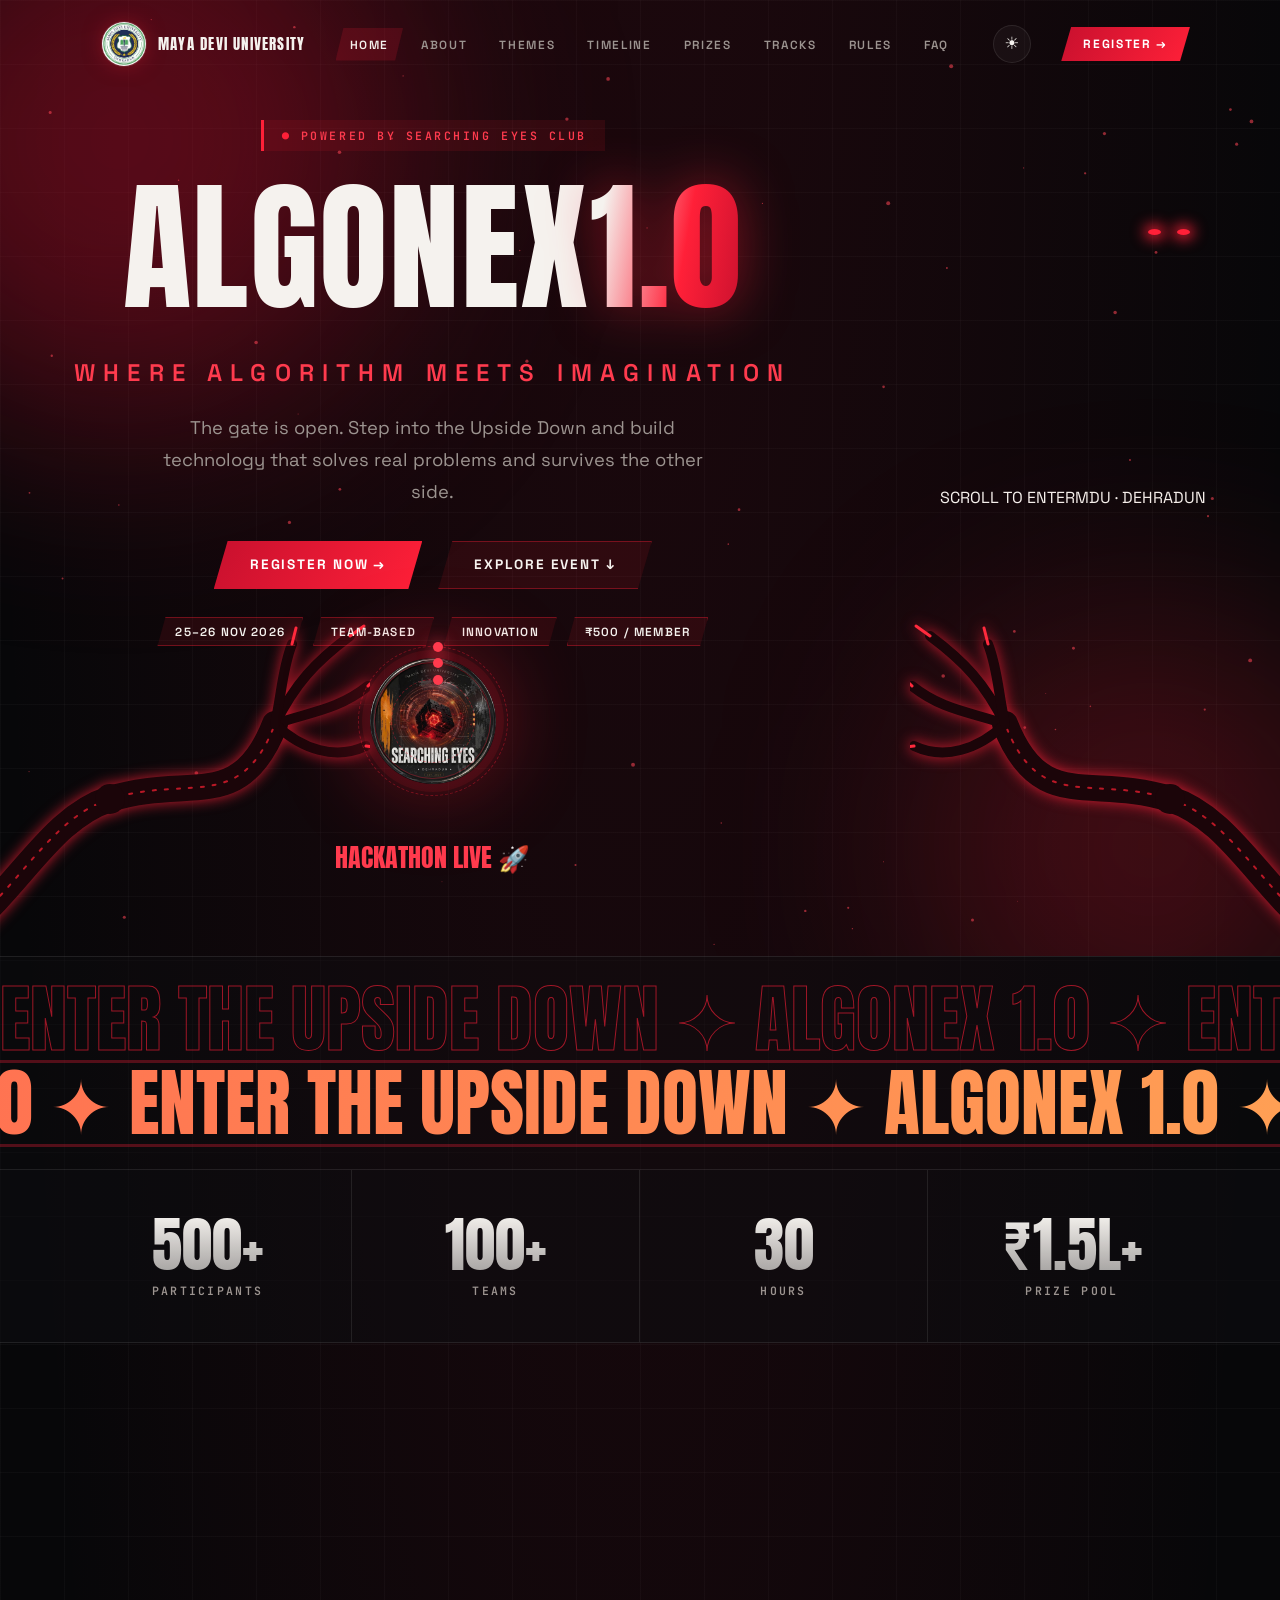
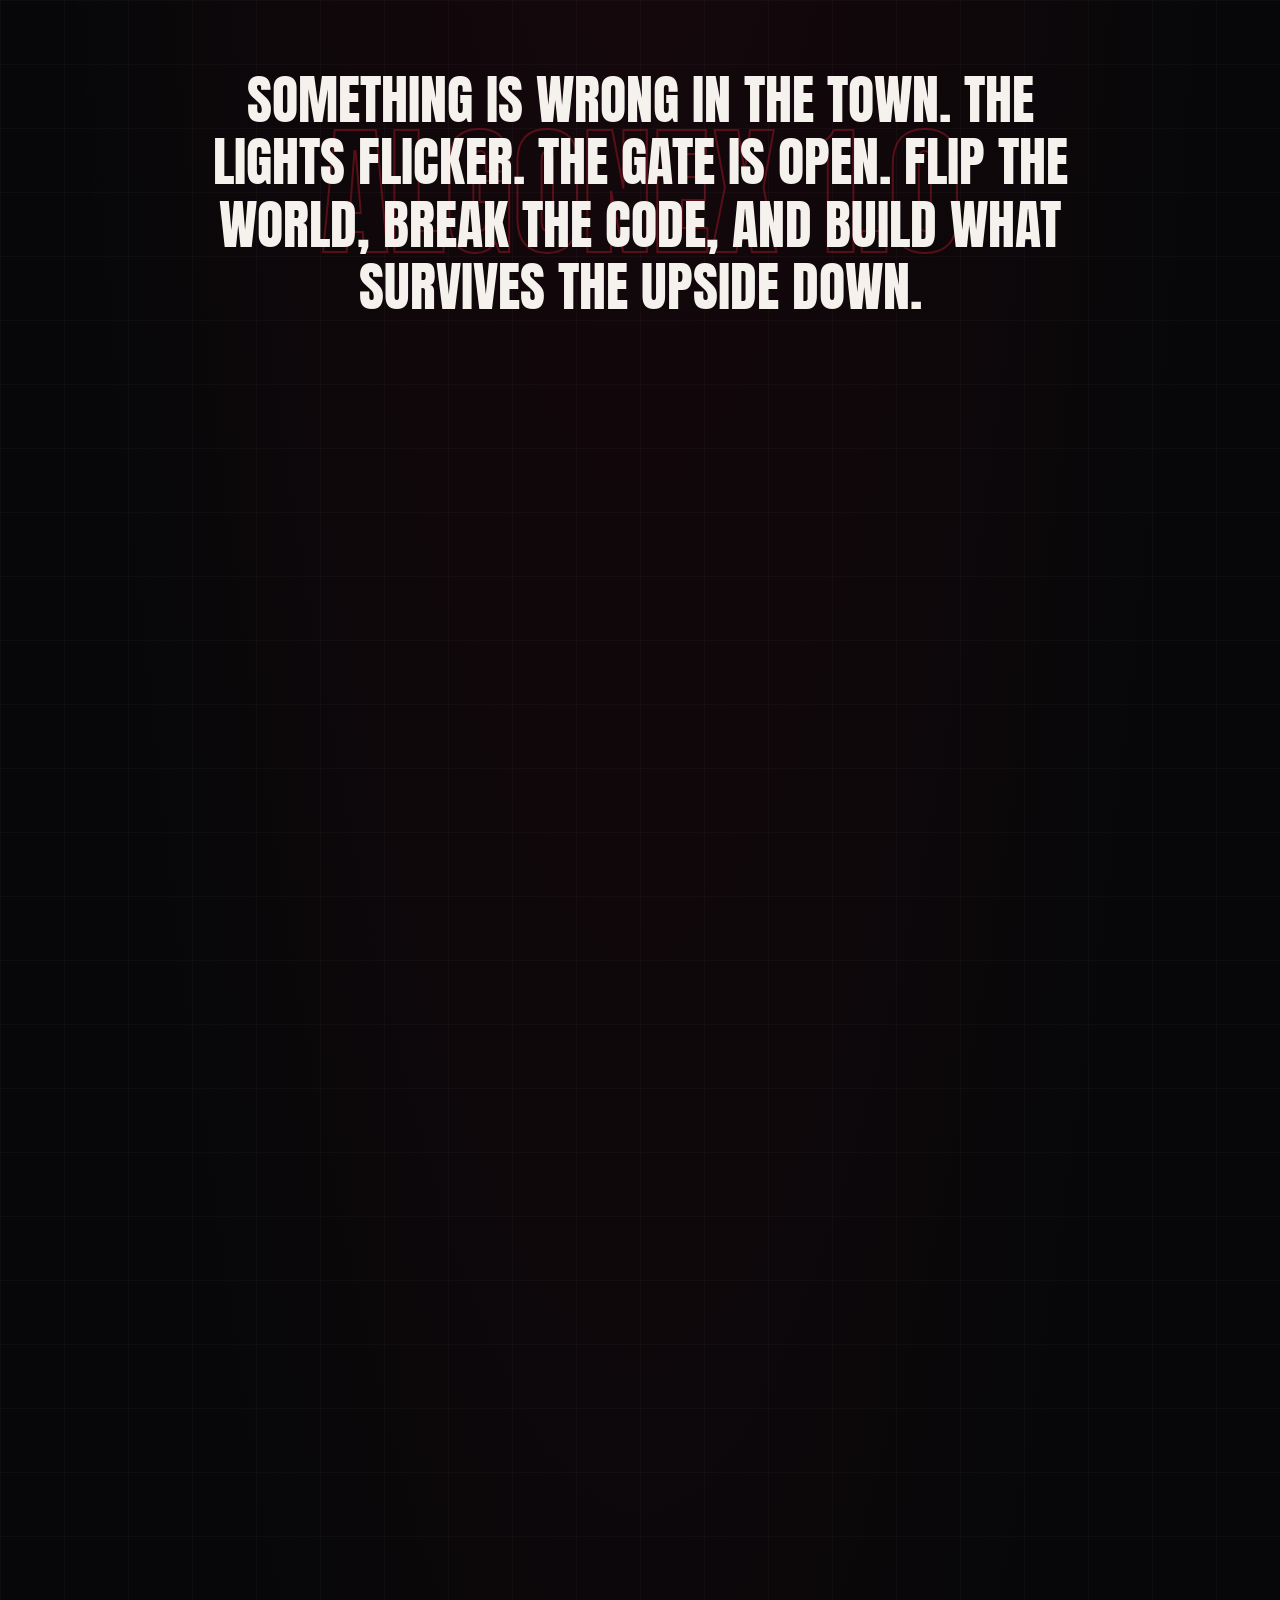
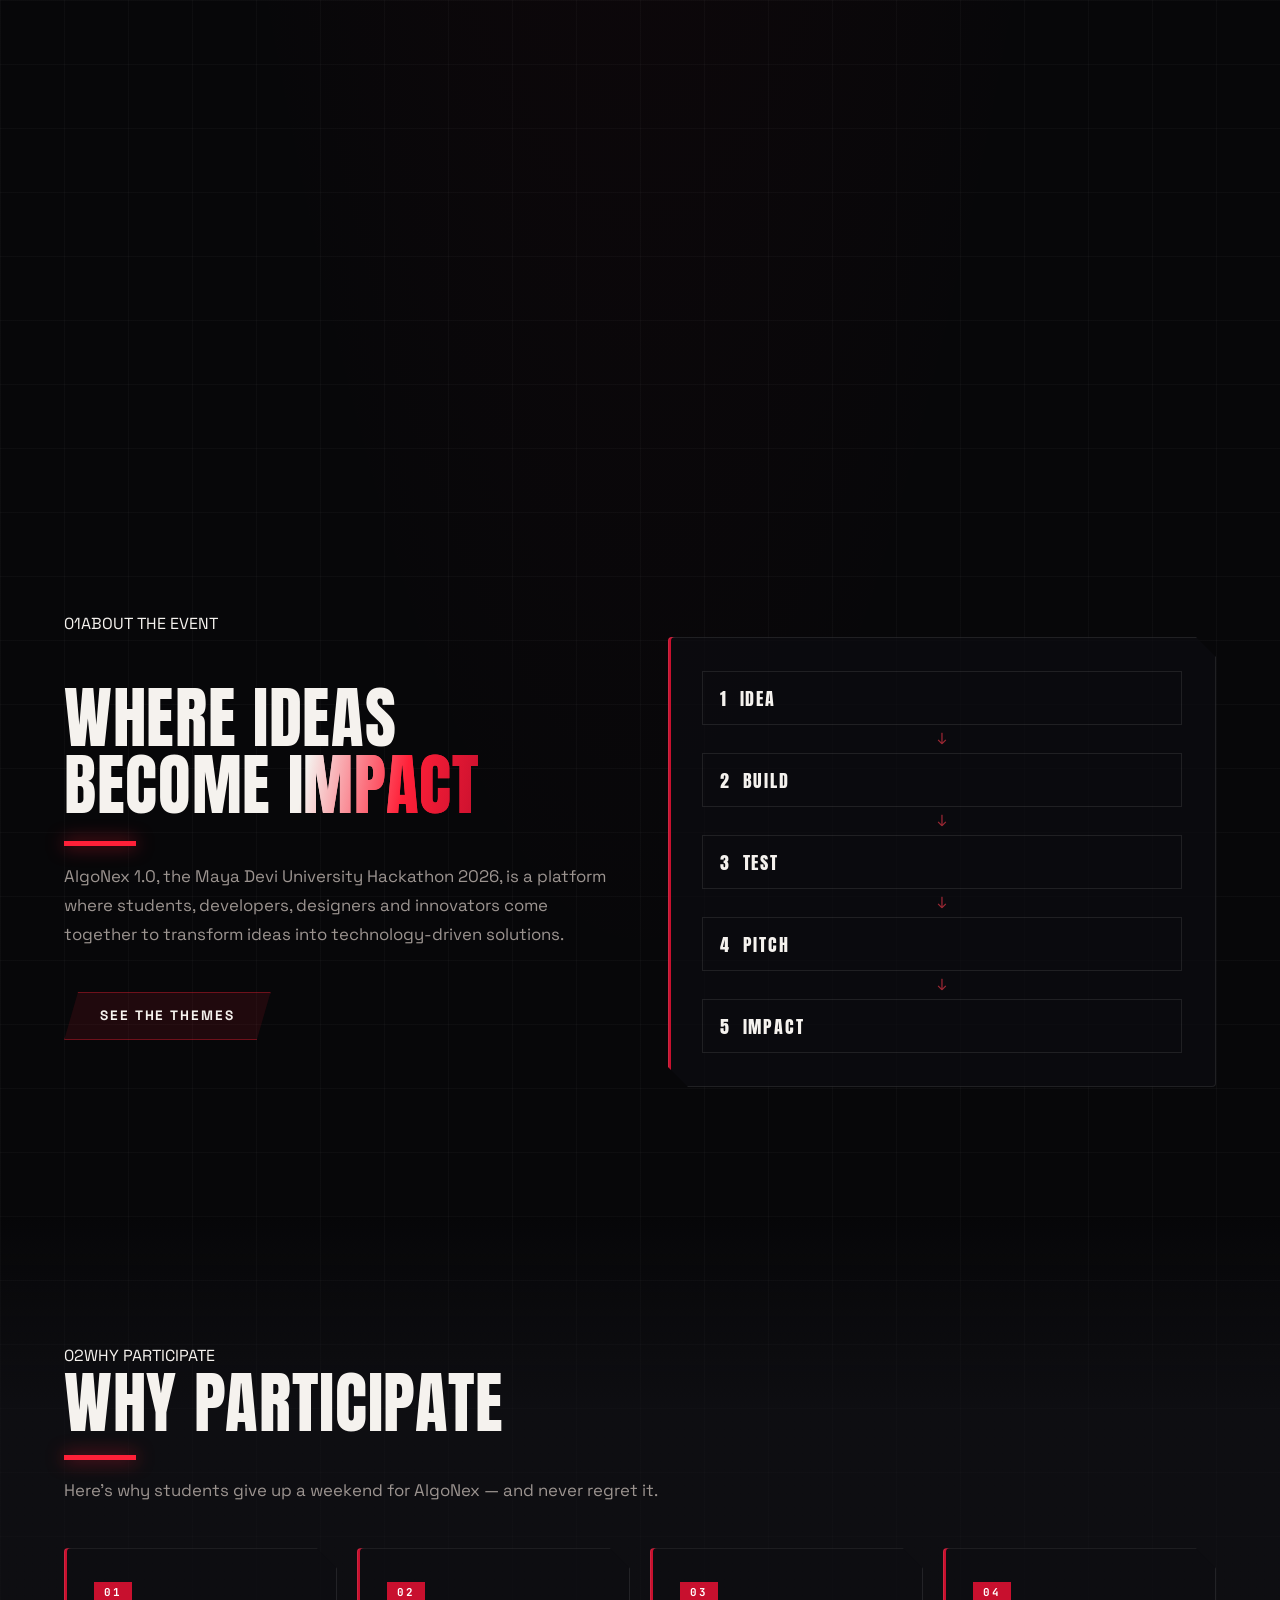
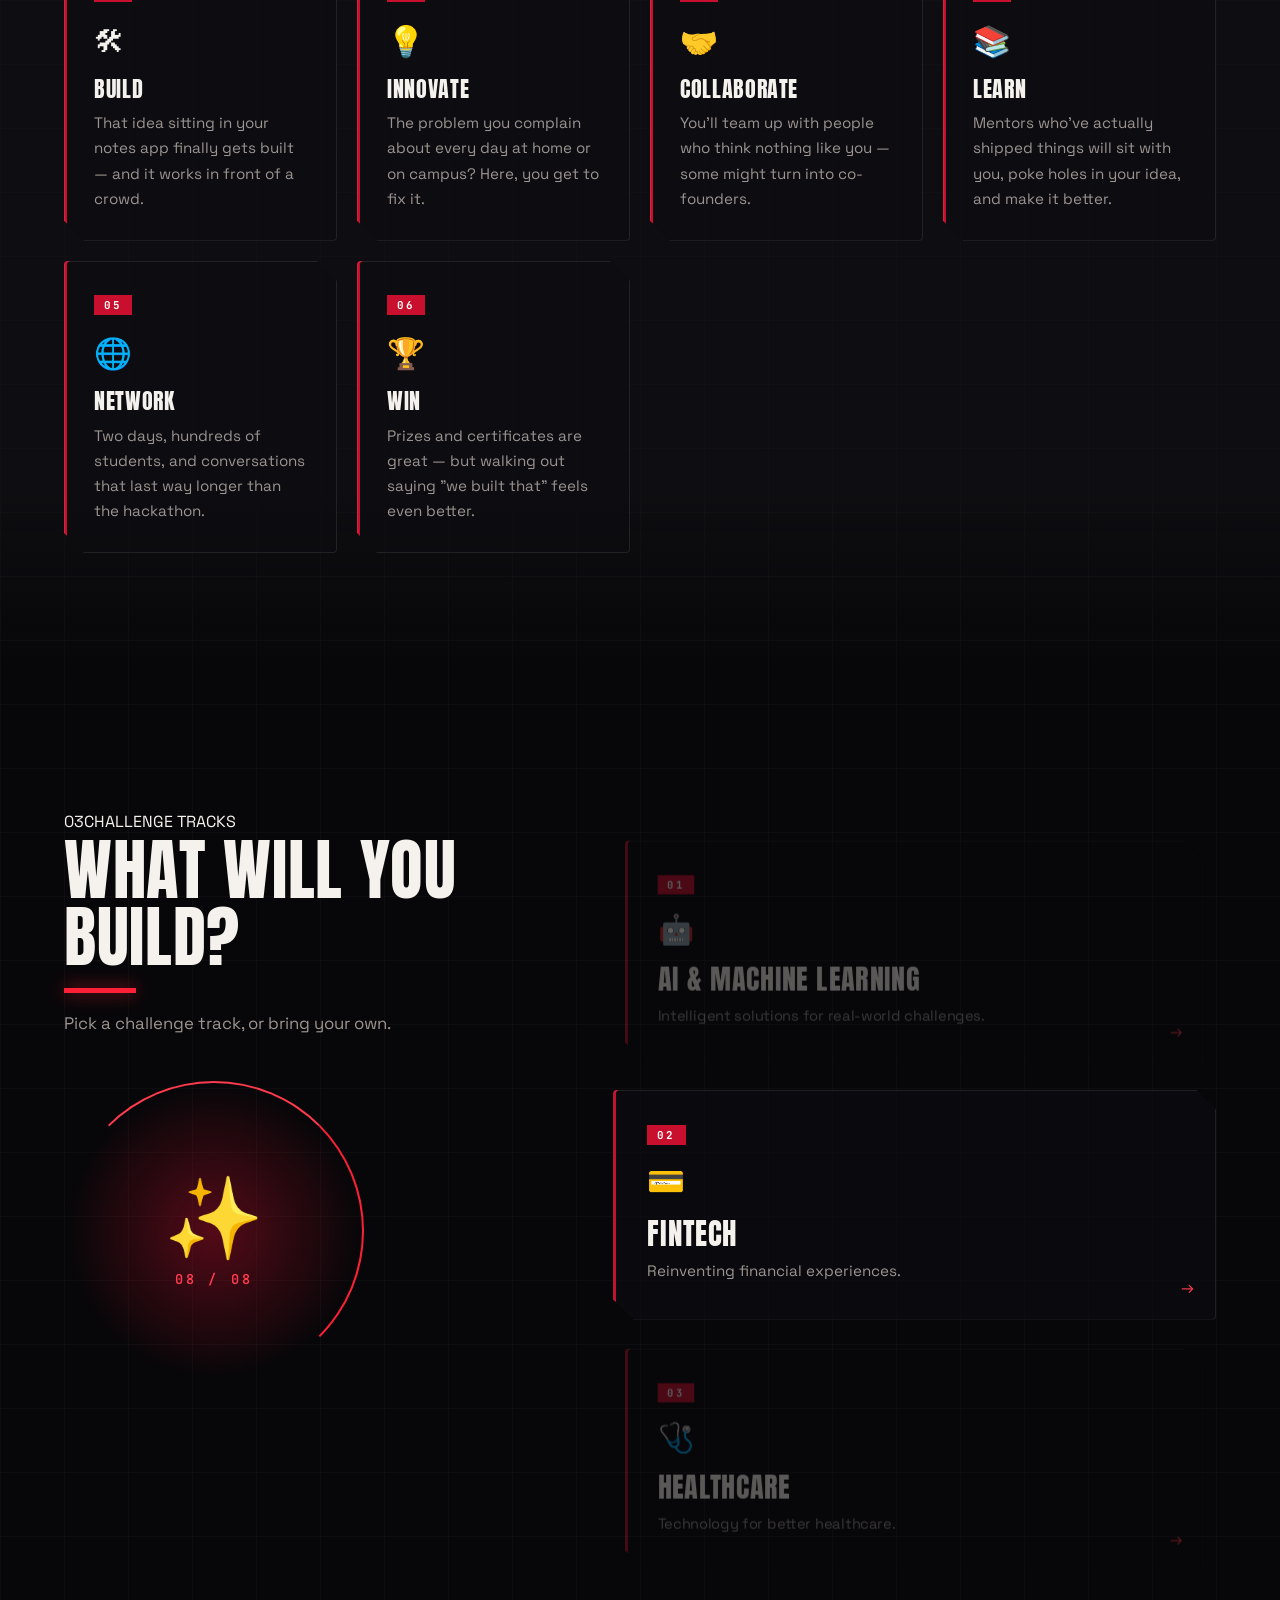
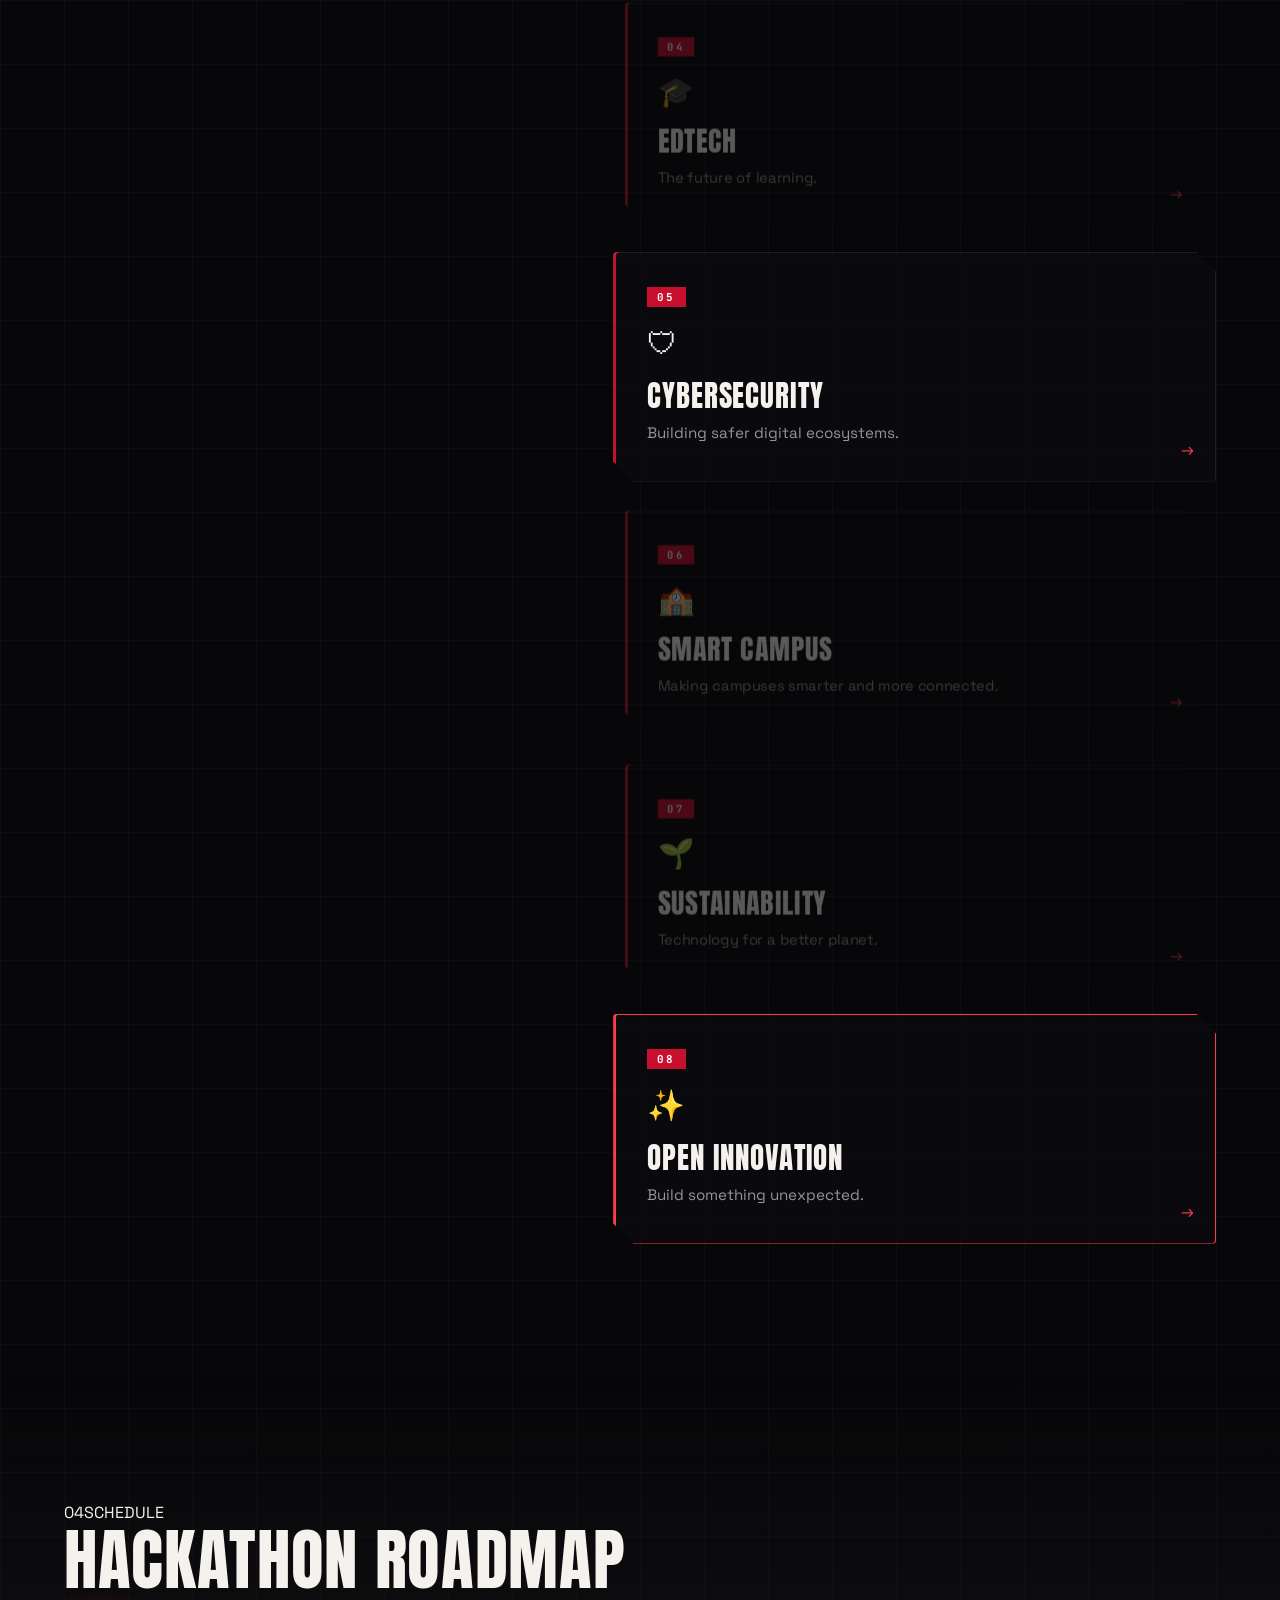
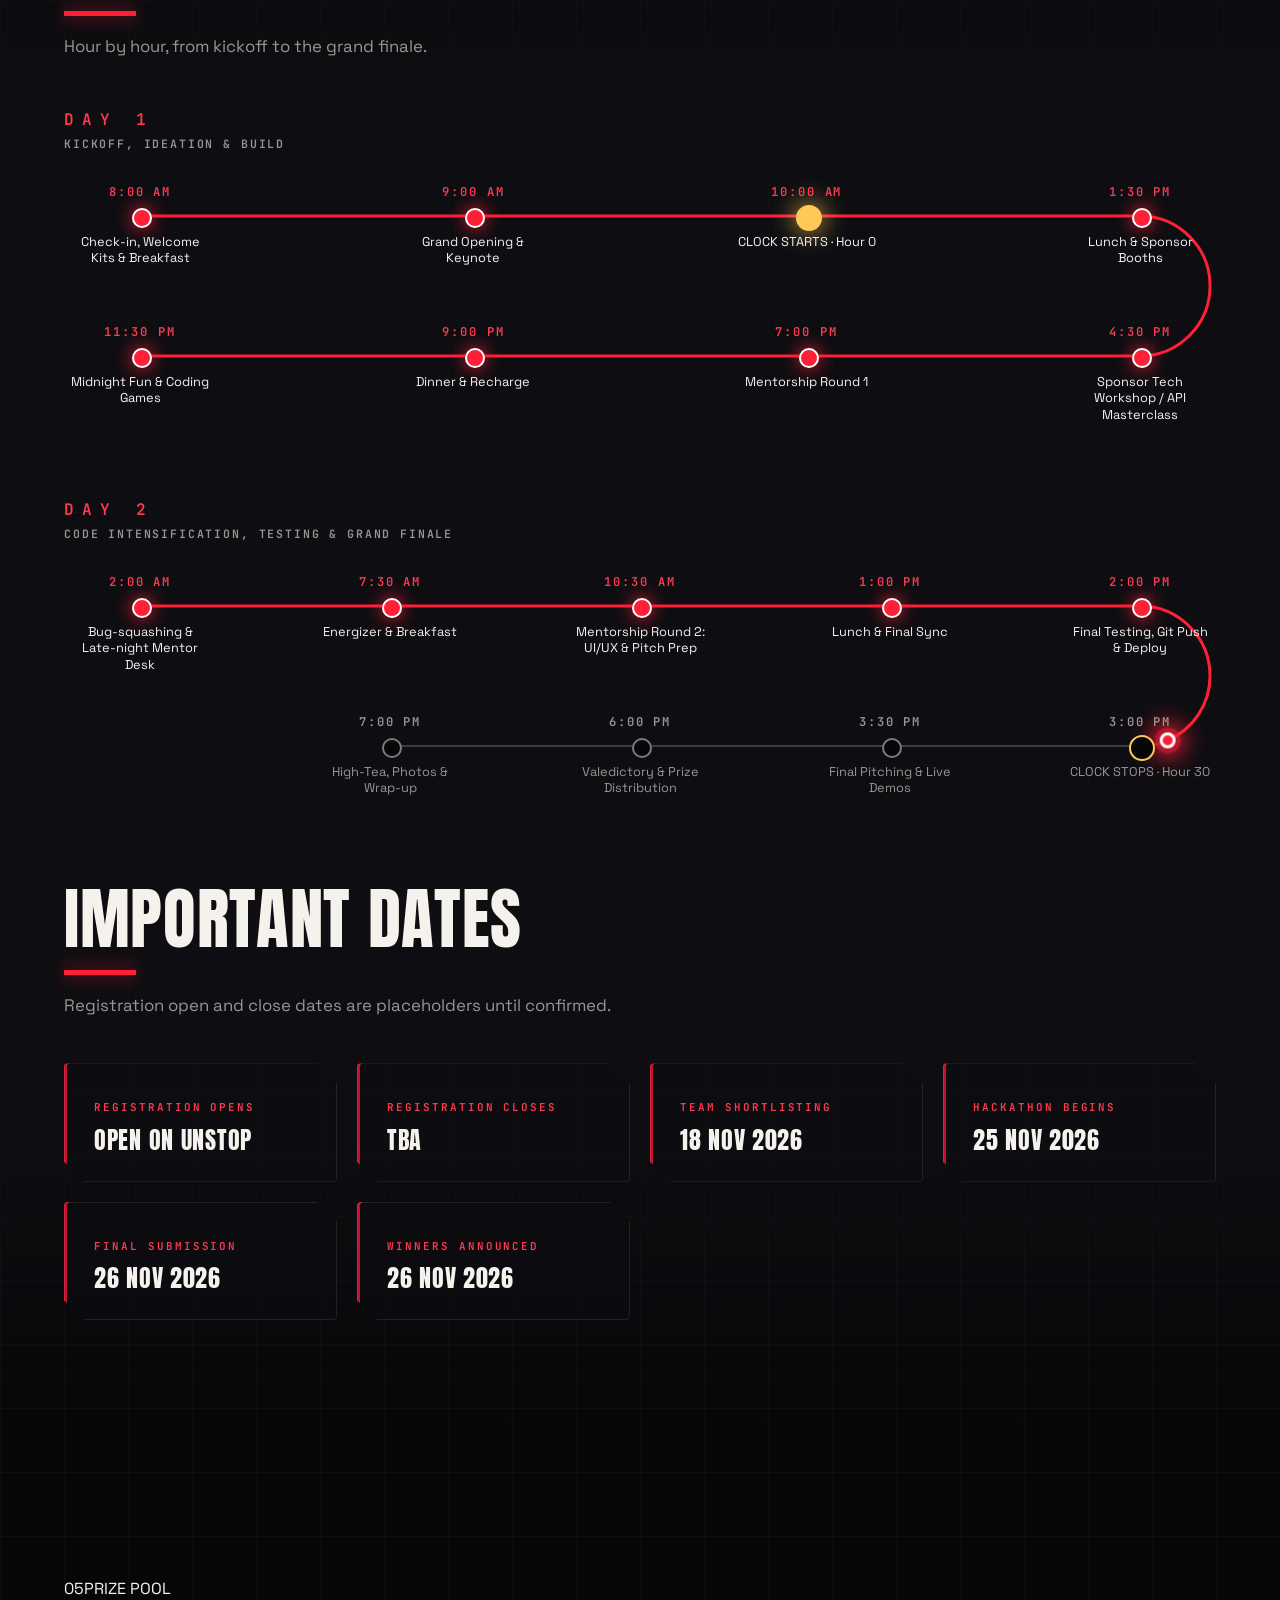
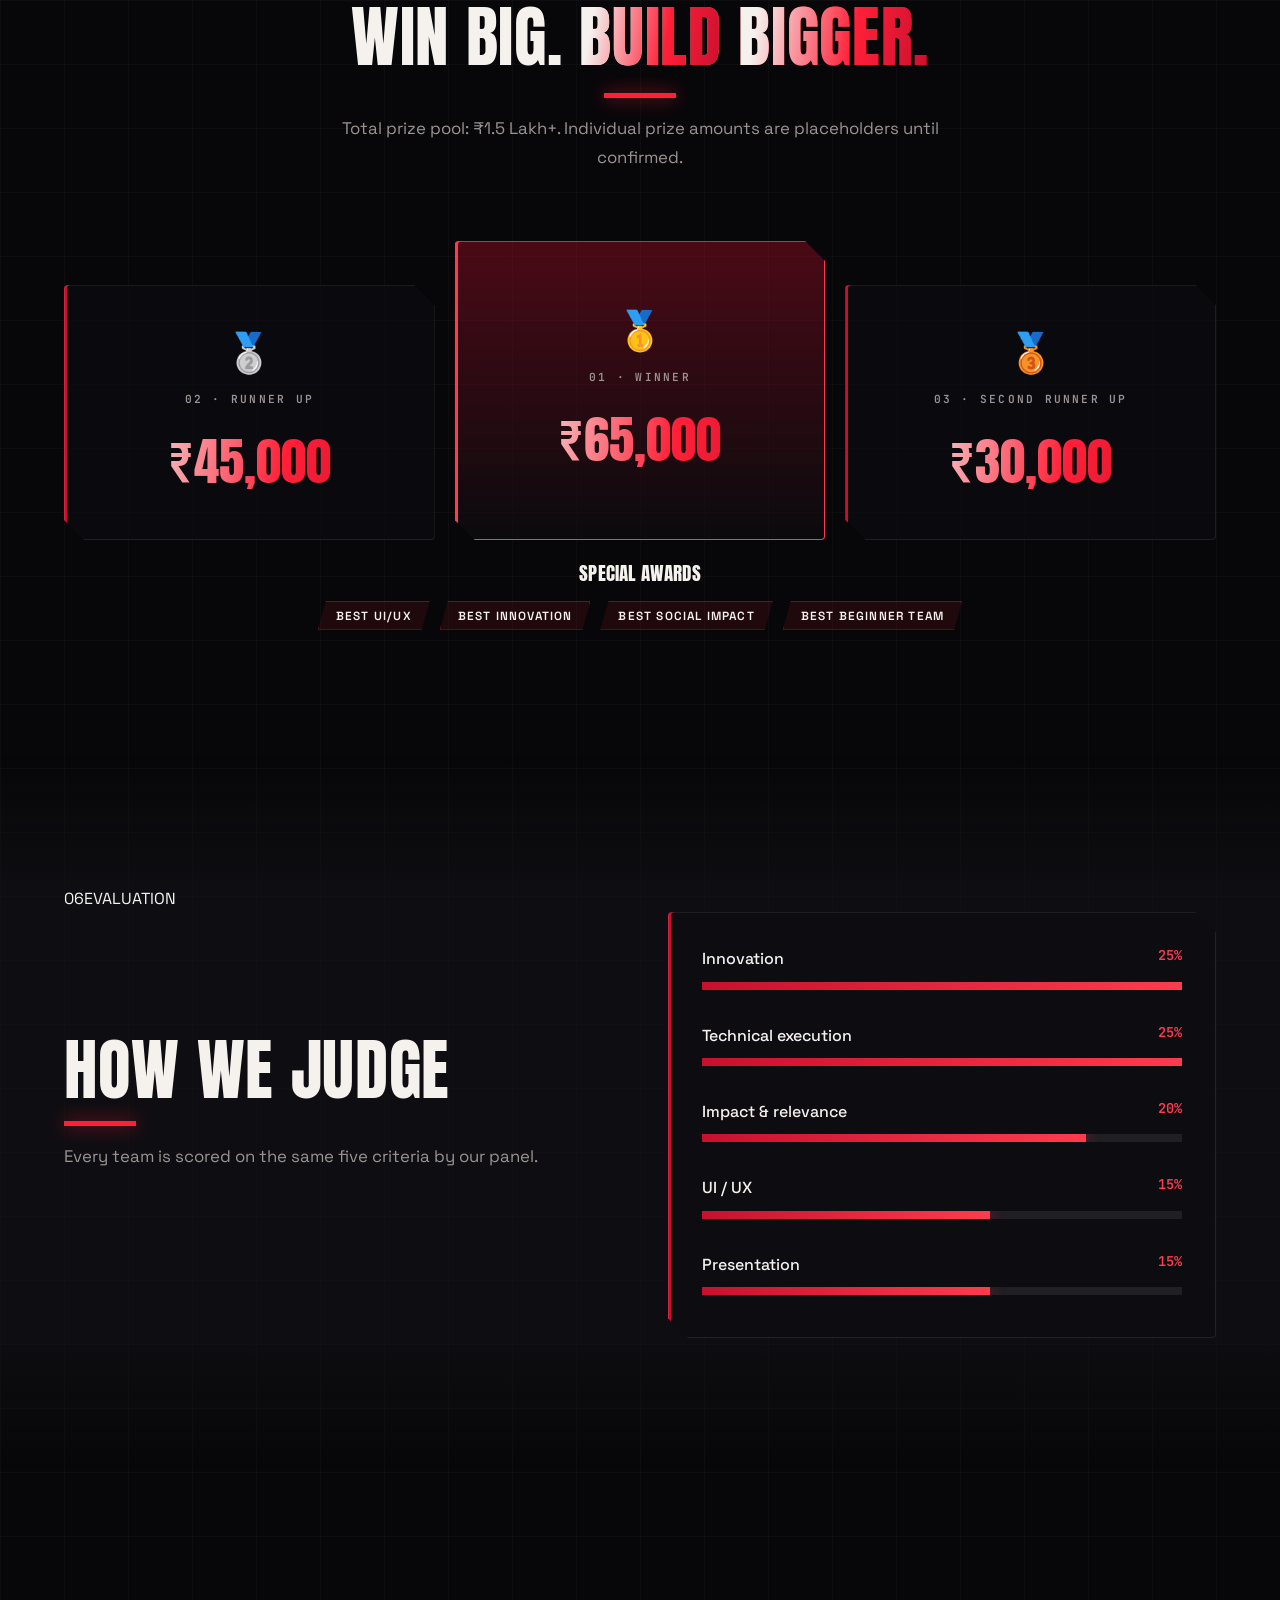
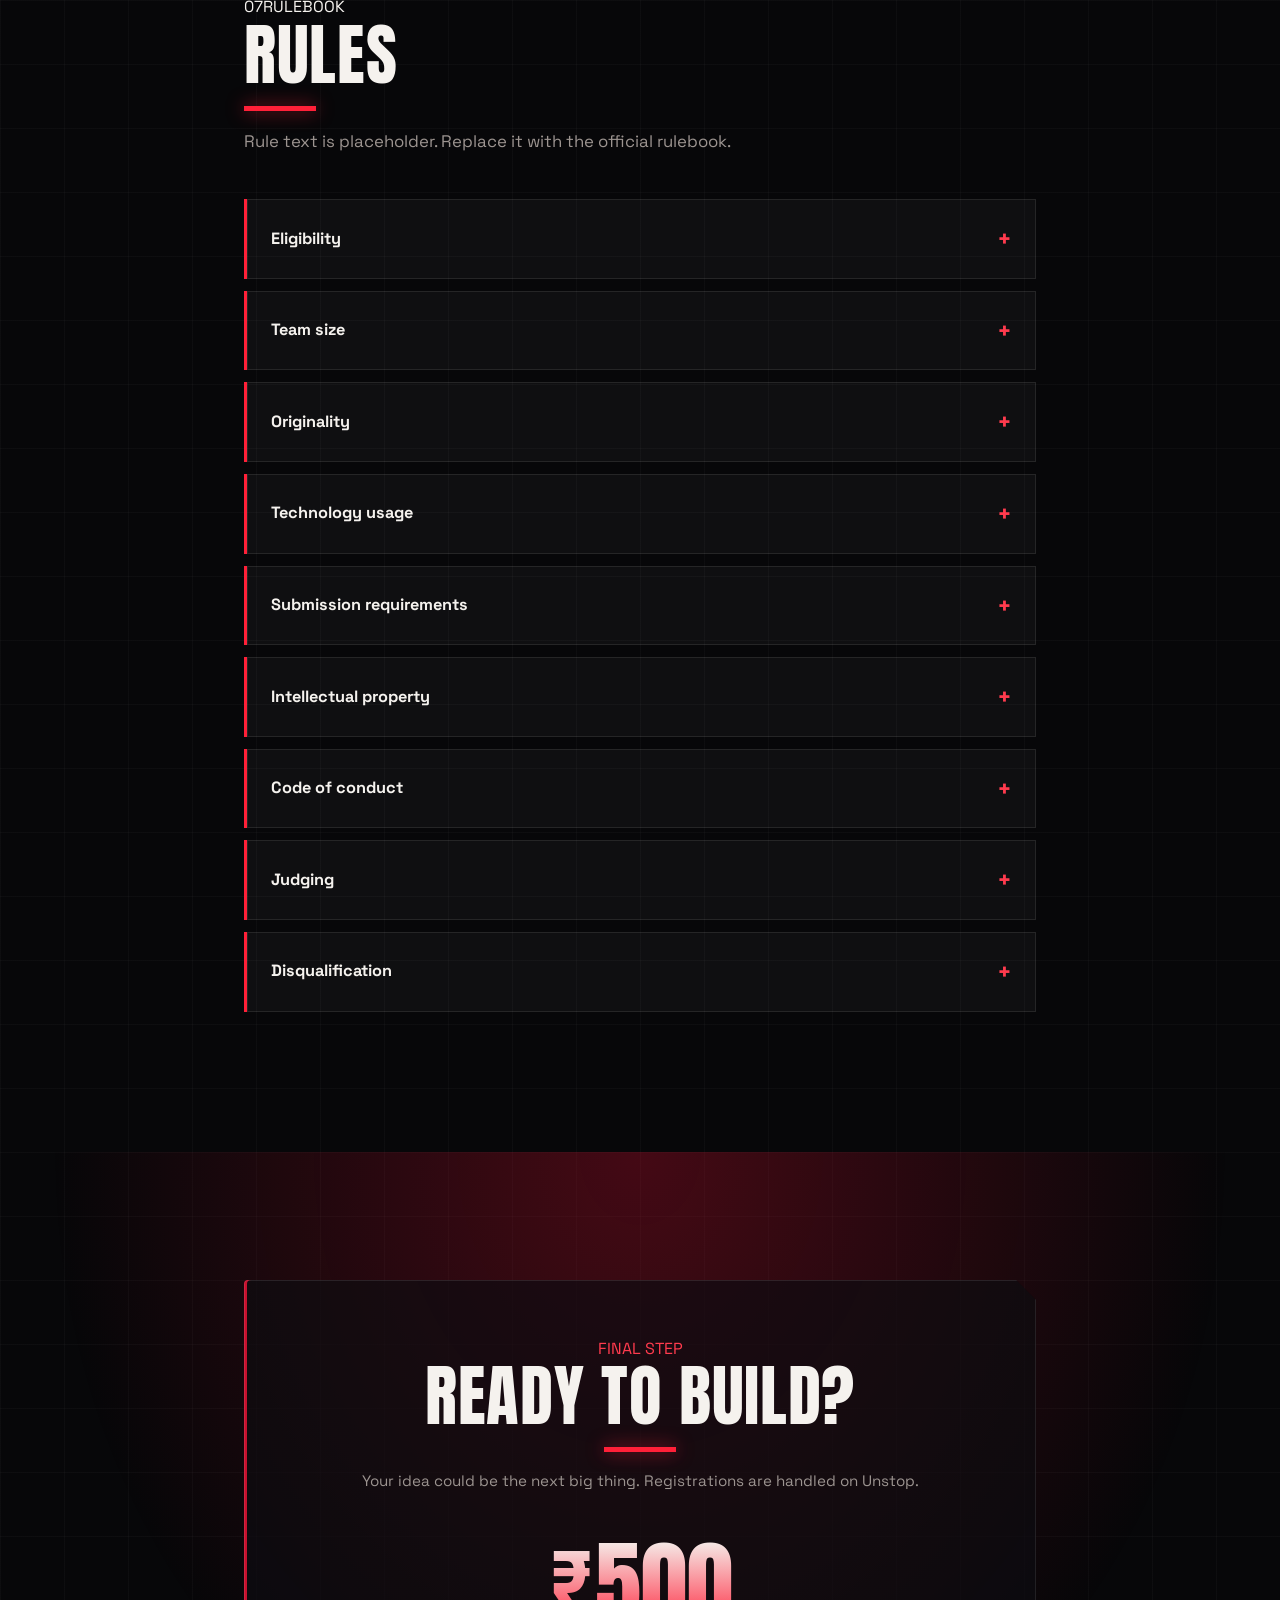
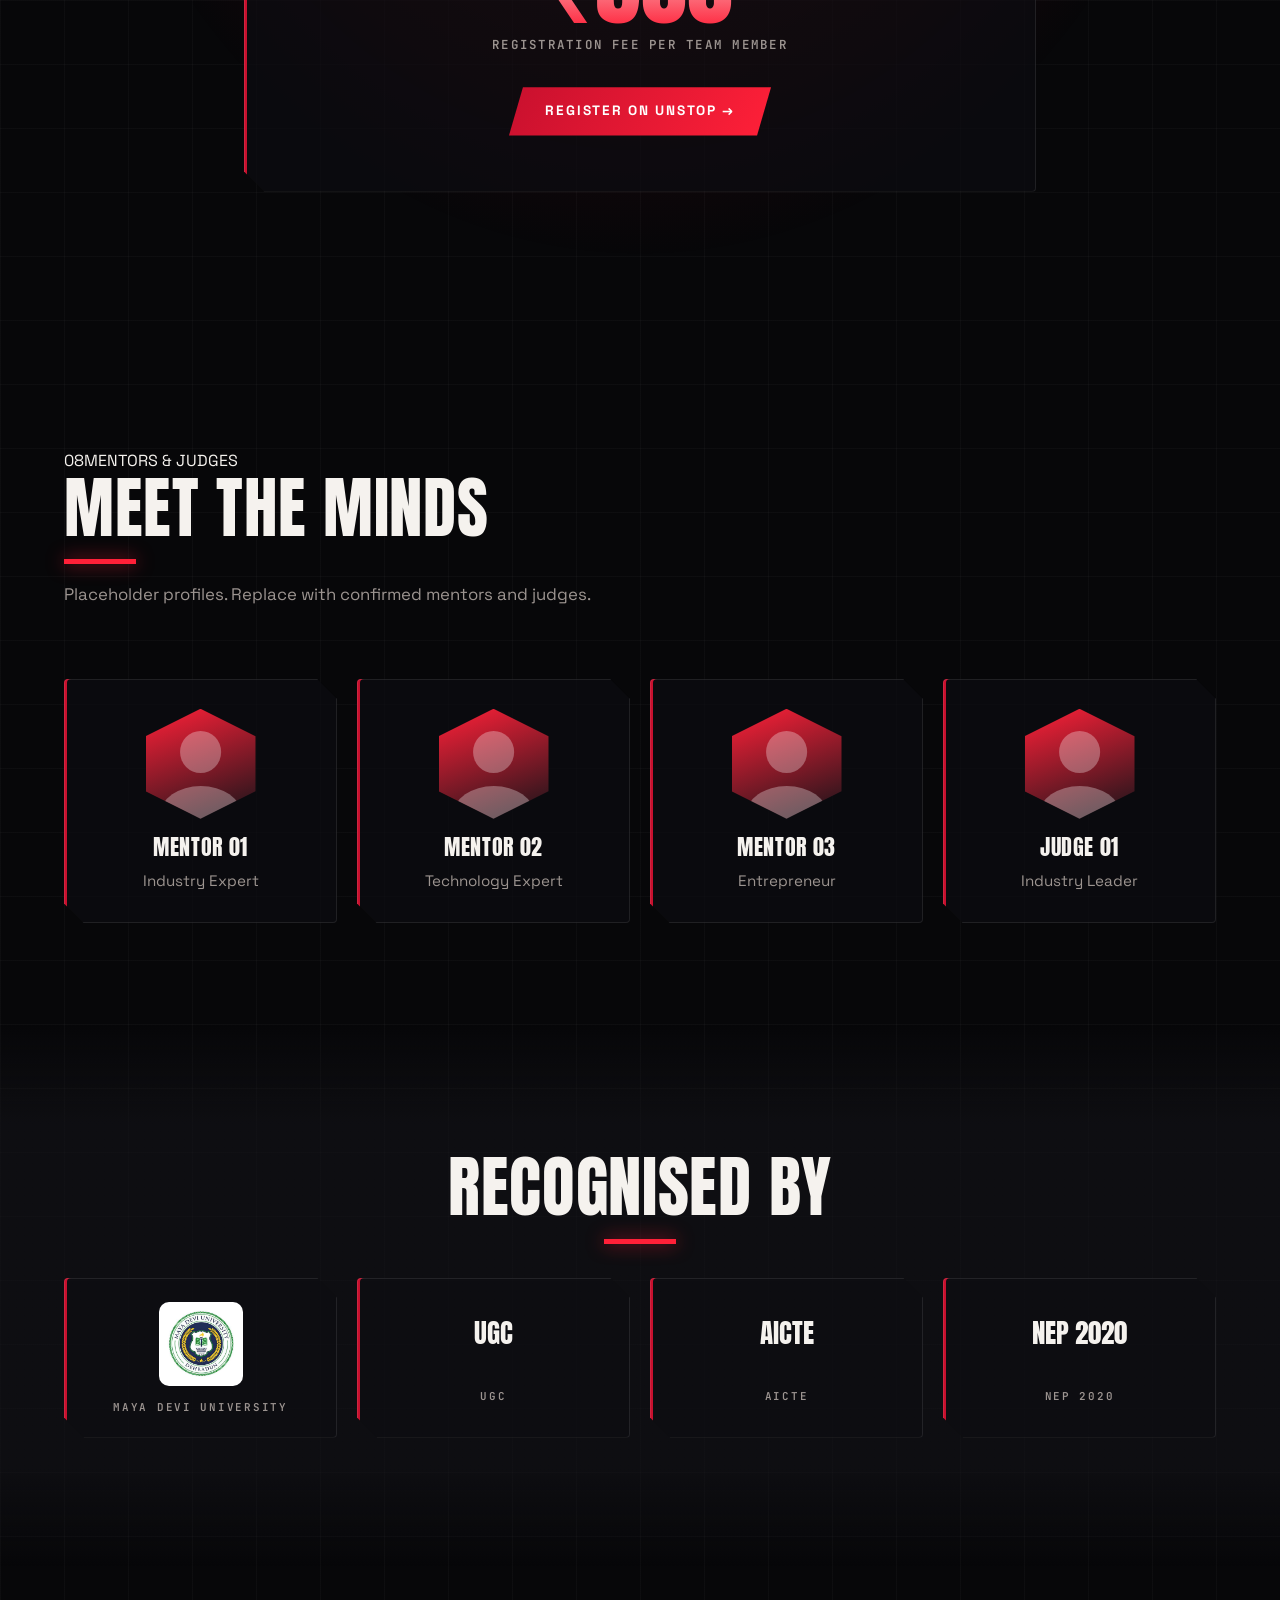
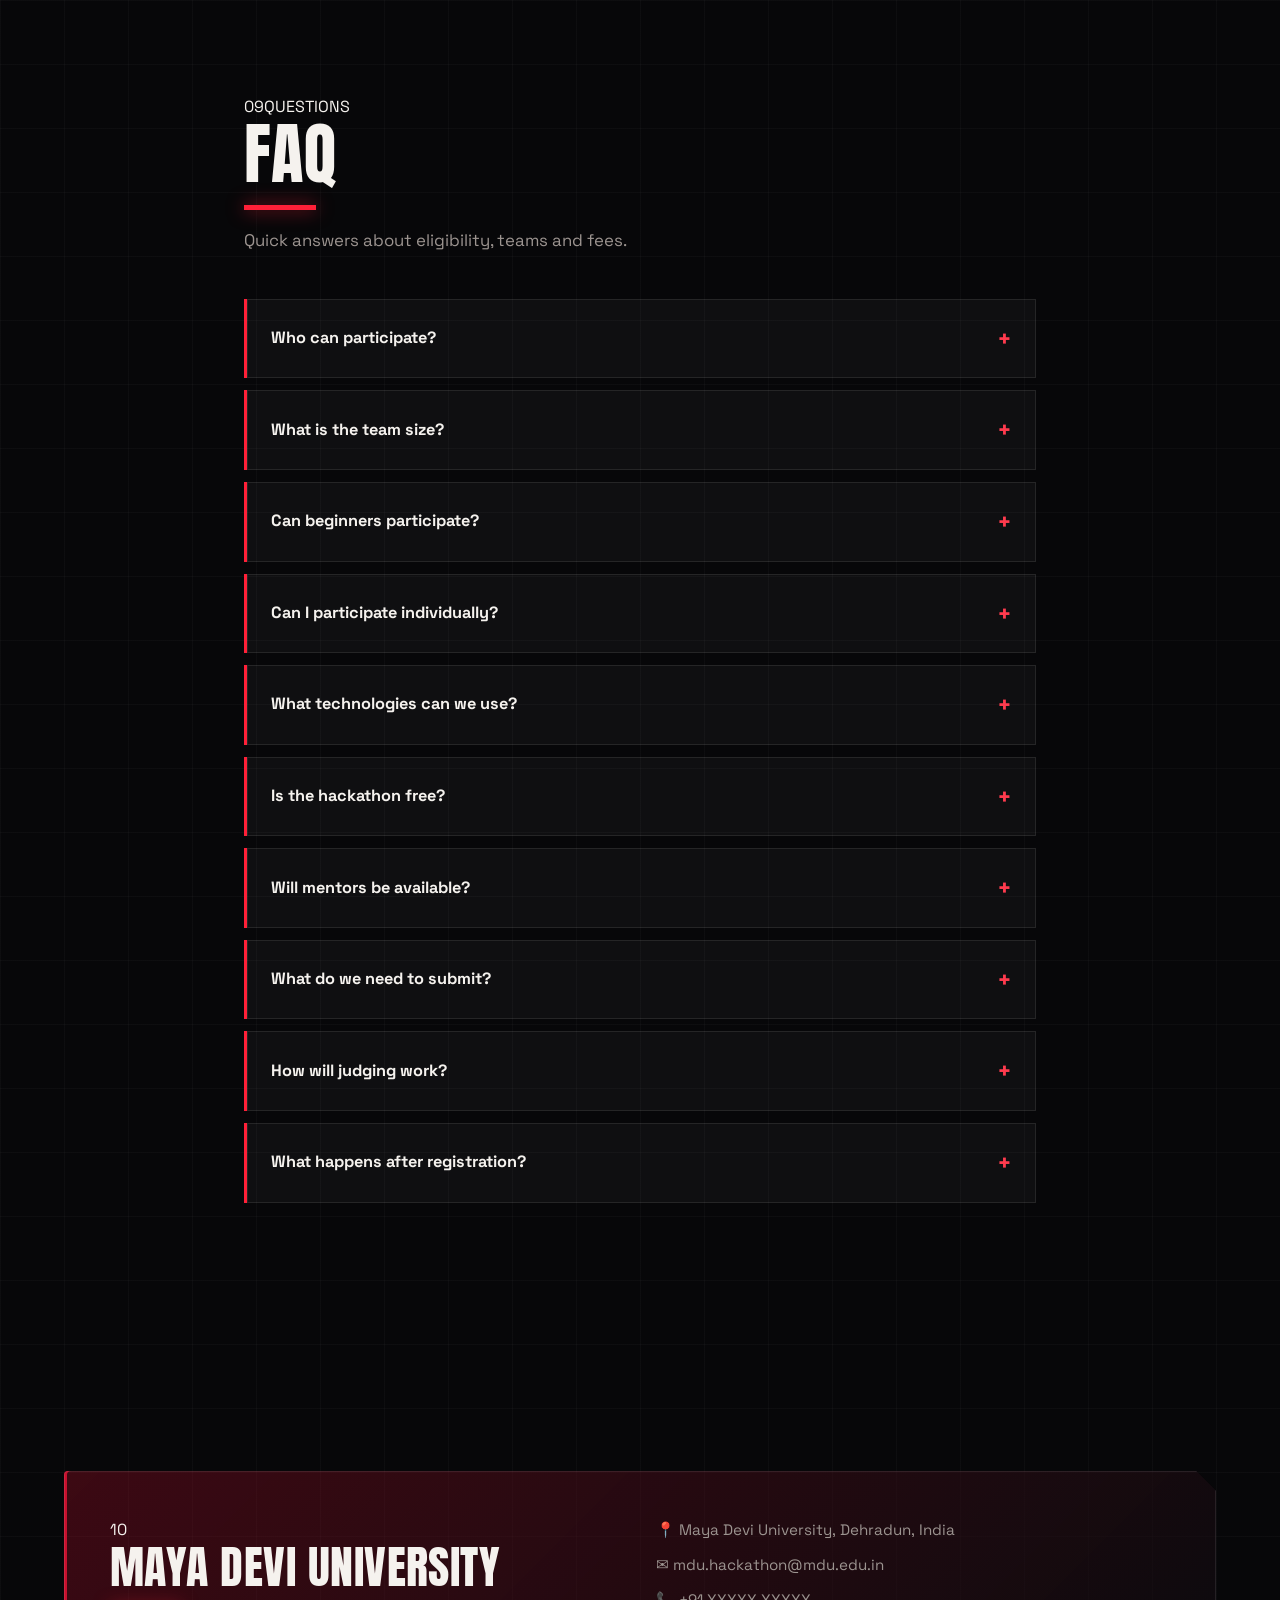
==== commit 517e81ad: "Changes Co-authored-by: MaxBurn-09 <183086284+MaxBurn-09@users.noreply.github.com>" ====
--- a/public/site/index.html
+++ b/public/site/index.html
@@ -17,6 +17,7 @@
 <svg width="0" height="0" style="position:absolute" aria-hidden="true"><symbol id="armS" viewBox="0 0 460 420"><g fill="none" stroke-linecap="round" stroke-linejoin="round"><path d="M-20 390C90 370 120 250 200 225S330 240 365 150" stroke="#1b0509" stroke-width="26"/><path d="M-20 390C90 370 120 250 200 225S330 240 365 150" stroke="#E11D2E" stroke-width="2" stroke-dasharray="3 9" opacity=".8"/><g stroke="#1b0509" stroke-width="10"><path d="M365 150C385 110 405 88 440 62"/><path d="M365 150C400 138 428 136 458 112"/><path d="M365 150C392 176 426 186 456 172"/><path d="M365 150C372 118 372 96 382 70"/></g><g stroke="#FF2A3D" stroke-width="3"><path d="M440 62l14-10M458 112l12-12M456 172l14 2M382 70l4-16"/></g><circle cx="200" cy="225" r="15" fill="#1b0509" stroke="none"/></g></symbol></svg>
 <svg class="vine l" viewBox="0 0 60 1000" preserveAspectRatio="none" aria-hidden="true"><path pathLength="1" d="M20 0C50 80 0 140 30 220S60 340 20 420 0 560 34 640 50 780 18 860 30 950 24 1000"/><path pathLength="1" d="M30 220C50 200 56 170 54 150M20 420C0 400 -2 380 6 360M34 640C54 620 58 600 56 580"/></svg>
 <svg class="vine r" viewBox="0 0 60 1000" preserveAspectRatio="none" aria-hidden="true"><path pathLength="1" d="M30 0C0 90 50 150 20 240S0 360 38 440 60 580 24 660 6 800 40 880 20 960 30 1000"/><path pathLength="1" d="M20 240C2 220 -2 190 2 170M38 440C58 420 60 400 54 380M24 660C4 640 0 620 4 600"/></svg>
+
 <nav id="nav" class="nav">
   <div class="wrap nb">
     <!-- LOGO: replace logo.png with the official file (same filename) -->
@@ -28,56 +29,72 @@
   </div>
 </nav>
 
+<!-- ============ HERO: editorial asymmetric ============ -->
 <header id="home" class="hero">
   <div class="blob b1"></div><div class="blob b2"></div><canvas id="fx"></canvas>
   <svg class="arm l" viewBox="0 0 460 420" aria-hidden="true"><use href="#armS"/></svg><svg class="arm r" viewBox="0 0 460 420" aria-hidden="true"><use href="#armS"/></svg>
-  <div class="eyes" style="top:28%;right:9%"><i></i><i></i></div>
+  <div class="eyes" style="top:24%;right:7%"><i></i><i></i></div>
   <div class="wrap hero-in">
-    <div>
+    <div class="hero-l">
       <span class="badge">Powered by Searching Eyes Club</span>
-      <h1><span class="grad">AlgoNex 1.0</span><span class="h1s">WHERE ALGORITHM MEETS IMAGINATION</span></h1>
+      <h1><span class="h1a">ALGONEX</span><span class="grad h1b">1.0</span><span class="h1s">WHERE ALGORITHM MEETS IMAGINATION</span></h1>
       <p class="lead">The gate is open. Step into the Upside Down and build technology that solves real problems and survives the other side.</p>
       <div class="cta"><a class="btn reg" href="#registration">REGISTER NOW →</a><a class="btn ghost" href="#about">EXPLORE EVENT ↓</a></div>
       <ul class="chips"><li>25–26 Nov 2026</li><li>Team-based</li><li>Innovation</li><li>₹500 / member</li></ul>
+    </div>
+    <div class="hero-r">
+      <div class="vis" aria-hidden="true">
+        <div class="ring r1"></div><div class="ring r2"></div><div class="ring r3"></div>
+        <div class="core"><img src="searching-eyes.png" alt="Searching Eyes Club logo" width="400" height="400"></div>
+        <div class="code" style="top:8%;right:0">gate.open()</div>
+        <div class="code" style="bottom:14%;left:-4%;animation-delay:-2s">git push impact</div>
+        <div class="code" style="bottom:2%;right:6%;animation-delay:-4s">world.flip()</div>
+      </div>
       <div id="cd" class="cd"></div>
     </div>
-    <div class="vis" aria-hidden="true">
-      <div class="ring r1"></div><div class="ring r2"></div><div class="ring r3"></div>
-      <div class="core"><img src="searching-eyes.png" alt="Searching Eyes Club logo" width="400" height="400"></div>
-      <div class="code" style="top:8%;right:0">gate.open()</div>
-      <div class="code" style="bottom:14%;left:-4%;animation-delay:-2s">git push impact</div>
-      <div class="code" style="bottom:2%;right:6%;animation-delay:-4s">world.flip()</div>
-    </div>
   </div>
+  <div class="hero-foot wrap"><span>SCROLL TO ENTER</span><i></i><span>MDU · DEHRADUN</span></div>
 </header>
 
-<div class="mq" aria-hidden="true"><div class="r1">ENTER THE UPSIDE DOWN ✦ AlgoNex 1.0 ✦ ENTER THE UPSIDE DOWN ✦ AlgoNex 1.0 ✦ ENTER THE UPSIDE DOWN ✦ AlgoNex 1.0 ✦ ENTER THE UPSIDE DOWN ✦ AlgoNex 1.0 ✦ ENTER THE UPSIDE DOWN ✦ AlgoNex 1.0 ✦ ENTER THE UPSIDE DOWN ✦ AlgoNex 1.0 ✦ ENTER THE UPSIDE DOWN ✦ AlgoNex 1.0 ✦ ENTER THE UPSIDE DOWN ✦ AlgoNex 1.0 ✦ </div><div class="r2">ENTER THE UPSIDE DOWN ✦ AlgoNex 1.0 ✦ ENTER THE UPSIDE DOWN ✦ AlgoNex 1.0 ✦ ENTER THE UPSIDE DOWN ✦ AlgoNex 1.0 ✦ ENTER THE UPSIDE DOWN ✦ AlgoNex 1.0 ✦ ENTER THE UPSIDE DOWN ✦ AlgoNex 1.0 ✦ ENTER THE UPSIDE DOWN ✦ AlgoNex 1.0 ✦ ENTER THE UPSIDE DOWN ✦ AlgoNex 1.0 ✦ ENTER THE UPSIDE DOWN ✦ AlgoNex 1.0 ✦ </div></div>
+<div class="mq" aria-hidden="true"><div class="r1">ENTER THE UPSIDE DOWN ✦ AlgoNex 1.0 ✦ ENTER THE UPSIDE DOWN ✦ AlgoNex 1.0 ✦ ENTER THE UPSIDE DOWN ✦ AlgoNex 1.0 ✦ ENTER THE UPSIDE DOWN ✦ AlgoNex 1.0 ✦ ENTER THE UPSIDE DOWN ✦ AlgoNex 1.0 ✦ ENTER THE UPSIDE DOWN ✦ AlgoNex 1.0 ✦ ENTER THE UPSIDE DOWN ✦ AlgoNex 1.0 ✦ </div><div class="r2">ENTER THE UPSIDE DOWN ✦ AlgoNex 1.0 ✦ ENTER THE UPSIDE DOWN ✦ AlgoNex 1.0 ✦ ENTER THE UPSIDE DOWN ✦ AlgoNex 1.0 ✦ ENTER THE UPSIDE DOWN ✦ AlgoNex 1.0 ✦ ENTER THE UPSIDE DOWN ✦ AlgoNex 1.0 ✦ ENTER THE UPSIDE DOWN ✦ AlgoNex 1.0 ✦ ENTER THE UPSIDE DOWN ✦ AlgoNex 1.0 ✦ </div></div>
 
 <section class="stats"><div class="wrap" id="stats"></div></section>
 
 <section id="story" class="story" aria-label="The story"><div class="sticky"><div class="sghost" aria-hidden="true">Algonex 1.0</div><p id="storyText"></p></div></section>
 
-<section id="about" class="sec"><div class="wrap split">
-  <div class="rv">
-    <h2>WHERE IDEAS BECOME <span class="grad">IMPACT</span></h2>
-    <p class="sub">AlgoNex 1.0, the Maya Devi University Hackathon 2026, is a platform where students, developers, designers and innovators come together to transform ideas into technology-driven solutions.</p>
-    <a class="btn ghost" href="#themes">SEE THE THEMES</a>
+<!-- ============ ABOUT ============ -->
+<section id="about" class="sec"><div class="wrap">
+  <div class="shead rv"><span class="snum">01</span><span class="slab">ABOUT THE EVENT</span></div>
+  <div class="split">
+    <div class="rv">
+      <h2>WHERE IDEAS BECOME <span class="grad">IMPACT</span></h2>
+      <p class="sub">AlgoNex 1.0, the Maya Devi University Hackathon 2026, is a platform where students, developers, designers and innovators come together to transform ideas into technology-driven solutions.</p>
+      <a class="btn ghost" href="#themes">SEE THE THEMES</a>
+    </div>
+    <div id="flow" class="card flow rv"></div>
   </div>
-  <div id="flow" class="card flow rv"></div>
 </div></section>
 
+<!-- ============ WHY ============ -->
 <section class="sec alt"><div class="wrap">
+  <div class="shead rv"><span class="snum">02</span><span class="slab">WHY PARTICIPATE</span></div>
   <h2 class="rv">WHY PARTICIPATE</h2><p class="sub rv">Here's why students give up a weekend for AlgoNex — and never regret it.</p>
   <div id="why" class="grid"></div>
 </div></section>
 
-<section id="themes" class="sec"><div class="wrap tsplit">
-  <aside class="tside"><h2 class="rv">WHAT WILL YOU BUILD?</h2><p class="sub rv">Pick a challenge track, or bring your own.</p>
-  <div class="orb" aria-hidden="true"><div><span id="orbI">🤖</span><b id="orbN">01 / 08</b></div></div></aside>
-  <div id="themeGrid" class="tlist"></div>
+<!-- ============ THEMES ============ -->
+<section id="themes" class="sec"><div class="wrap">
+  <div class="shead rv"><span class="snum">03</span><span class="slab">CHALLENGE TRACKS</span></div>
+  <div class="tsplit">
+    <aside class="tside"><h2 class="rv">WHAT WILL YOU BUILD?</h2><p class="sub rv">Pick a challenge track, or bring your own.</p>
+    <div class="orb" aria-hidden="true"><div><span id="orbI">🤖</span><b id="orbN">01 / 08</b></div></div></aside>
+    <div id="themeGrid" class="tlist"></div>
+  </div>
 </div></section>
 
+<!-- ============ TIMELINE ============ -->
 <section id="timeline" class="sec alt"><div class="wrap">
+  <div class="shead rv"><span class="snum">04</span><span class="slab">SCHEDULE</span></div>
   <h2 class="rv">HACKATHON ROADMAP</h2><p class="sub rv">Hour by hour, from kickoff to the grand finale.</p>
   <div class="dl rv">DAY 1<small>Kickoff, Ideation &amp; Build</small></div><div id="d1" class="rm"></div>
   <div class="dl rv">DAY 2<small>Code Intensification, Testing &amp; Grand Finale</small></div><div id="d2" class="rm"></div>
@@ -86,8 +103,10 @@
   <div id="dates" class="grid"></div>
 </div></section>
 
+<!-- ============ PRIZES ============ -->
 <section id="prizes" class="sec"><div class="wrap">
   <!-- REPLACE WITH OFFICIAL PRIZE INFORMATION -->
+  <div class="shead rv"><span class="snum">05</span><span class="slab">PRIZE POOL</span></div>
   <h2 class="rv ctr">WIN BIG. <span class="grad">BUILD BIGGER.</span></h2>
   <p class="sub ctr rv">Total prize pool: ₹1.5 Lakh+. Individual prize amounts are placeholders until confirmed.</p>
   <div id="prz" class="prz"></div>
@@ -95,18 +114,26 @@
   <div id="awards" class="chips ctr"></div>
 </div></section>
 
-<section class="sec alt"><div class="wrap split">
-  <div class="rv"><h2>HOW WE JUDGE</h2><p class="sub">Every team is scored on the same five criteria by our panel.</p></div>
-  <div id="judge" class="card judge rv"></div>
+<!-- ============ JUDGING ============ -->
+<section class="sec alt"><div class="wrap">
+  <div class="shead rv"><span class="snum">06</span><span class="slab">EVALUATION</span></div>
+  <div class="split">
+    <div class="rv"><h2>HOW WE JUDGE</h2><p class="sub">Every team is scored on the same five criteria by our panel.</p></div>
+    <div id="judge" class="card judge rv"></div>
+  </div>
 </div></section>
 
+<!-- ============ RULES ============ -->
 <section id="rules" class="sec"><div class="wrap narrow">
+  <div class="shead rv"><span class="snum">07</span><span class="slab">RULEBOOK</span></div>
   <h2 class="rv">RULES</h2><p class="sub rv">Rule text is placeholder. Replace it with the official rulebook.</p>
   <div id="rulesList"></div>
 </div></section>
 
+<!-- ============ REGISTRATION CTA ============ -->
 <section id="registration" class="sec reg-sec"><div class="wrap narrow">
   <div class="card cta-card rv ctr">
+    <span class="slab" style="color:var(--accent)">FINAL STEP</span>
     <h2 class="ctr">READY TO BUILD?</h2>
     <p class="sub ctr">Your idea could be the next big thing. Registrations are handled on Unstop.</p>
     <div class="fee"><b>₹500</b><span>registration fee per team member</span></div>
@@ -114,7 +141,9 @@
   </div>
 </div></section>
 
+<!-- ============ PEOPLE ============ -->
 <section class="sec"><div class="wrap">
+  <div class="shead rv"><span class="snum">08</span><span class="slab">MENTORS &amp; JUDGES</span></div>
   <h2 class="rv">MEET THE MINDS</h2><p class="sub rv">Placeholder profiles. Replace with confirmed mentors and judges.</p>
   <div id="people" class="grid"></div>
 </div></section>
@@ -124,14 +153,17 @@
   <div id="partners" class="grid" style="margin-top:34px"></div>
 </div></section>
 
+<!-- ============ FAQ ============ -->
 <section id="faq" class="sec"><div class="wrap narrow">
+  <div class="shead rv"><span class="snum">09</span><span class="slab">QUESTIONS</span></div>
   <h2 class="rv">FAQ</h2><p class="sub rv">Quick answers about eligibility, teams and fees.</p>
   <div id="faqList"></div>
 </div></section>
 
+<!-- ============ CONTACT ============ -->
 <section id="contact" class="sec"><div class="wrap">
   <div class="card contact rv">
-    <div><h2>MAYA DEVI UNIVERSITY</h2><p class="sub">Questions about the hackathon? Reach the organising team.</p></div>
+    <div><span class="snum">10</span><h2>MAYA DEVI UNIVERSITY</h2><p class="sub">Questions about the hackathon? Reach the organising team.</p></div>
     <div class="ci">
       <p>📍 Maya Devi University, Dehradun, India</p>
       <p>✉️ <a id="em" href="#"></a></p>
@@ -141,7 +173,6 @@
   </div>
 </div></section>
 
-
 <script src="script.js"></script>
 </body>
 </html>
